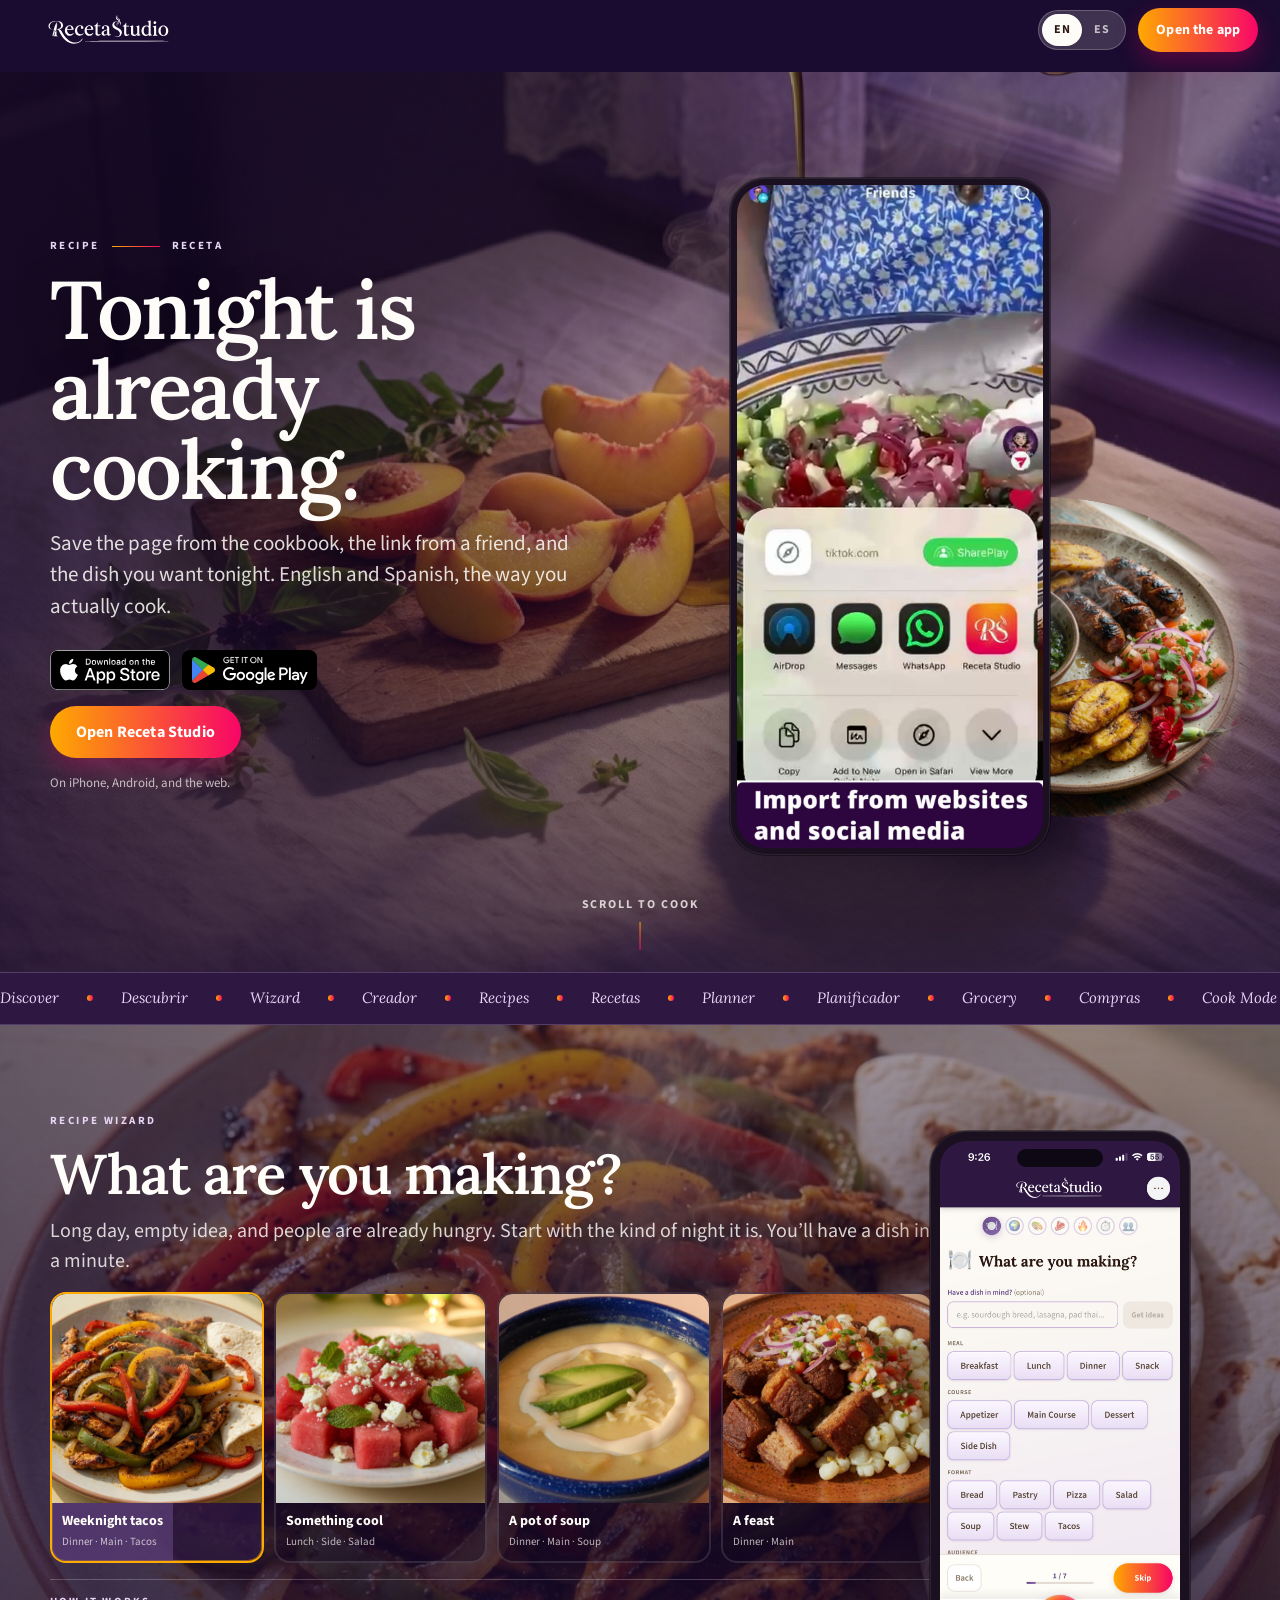
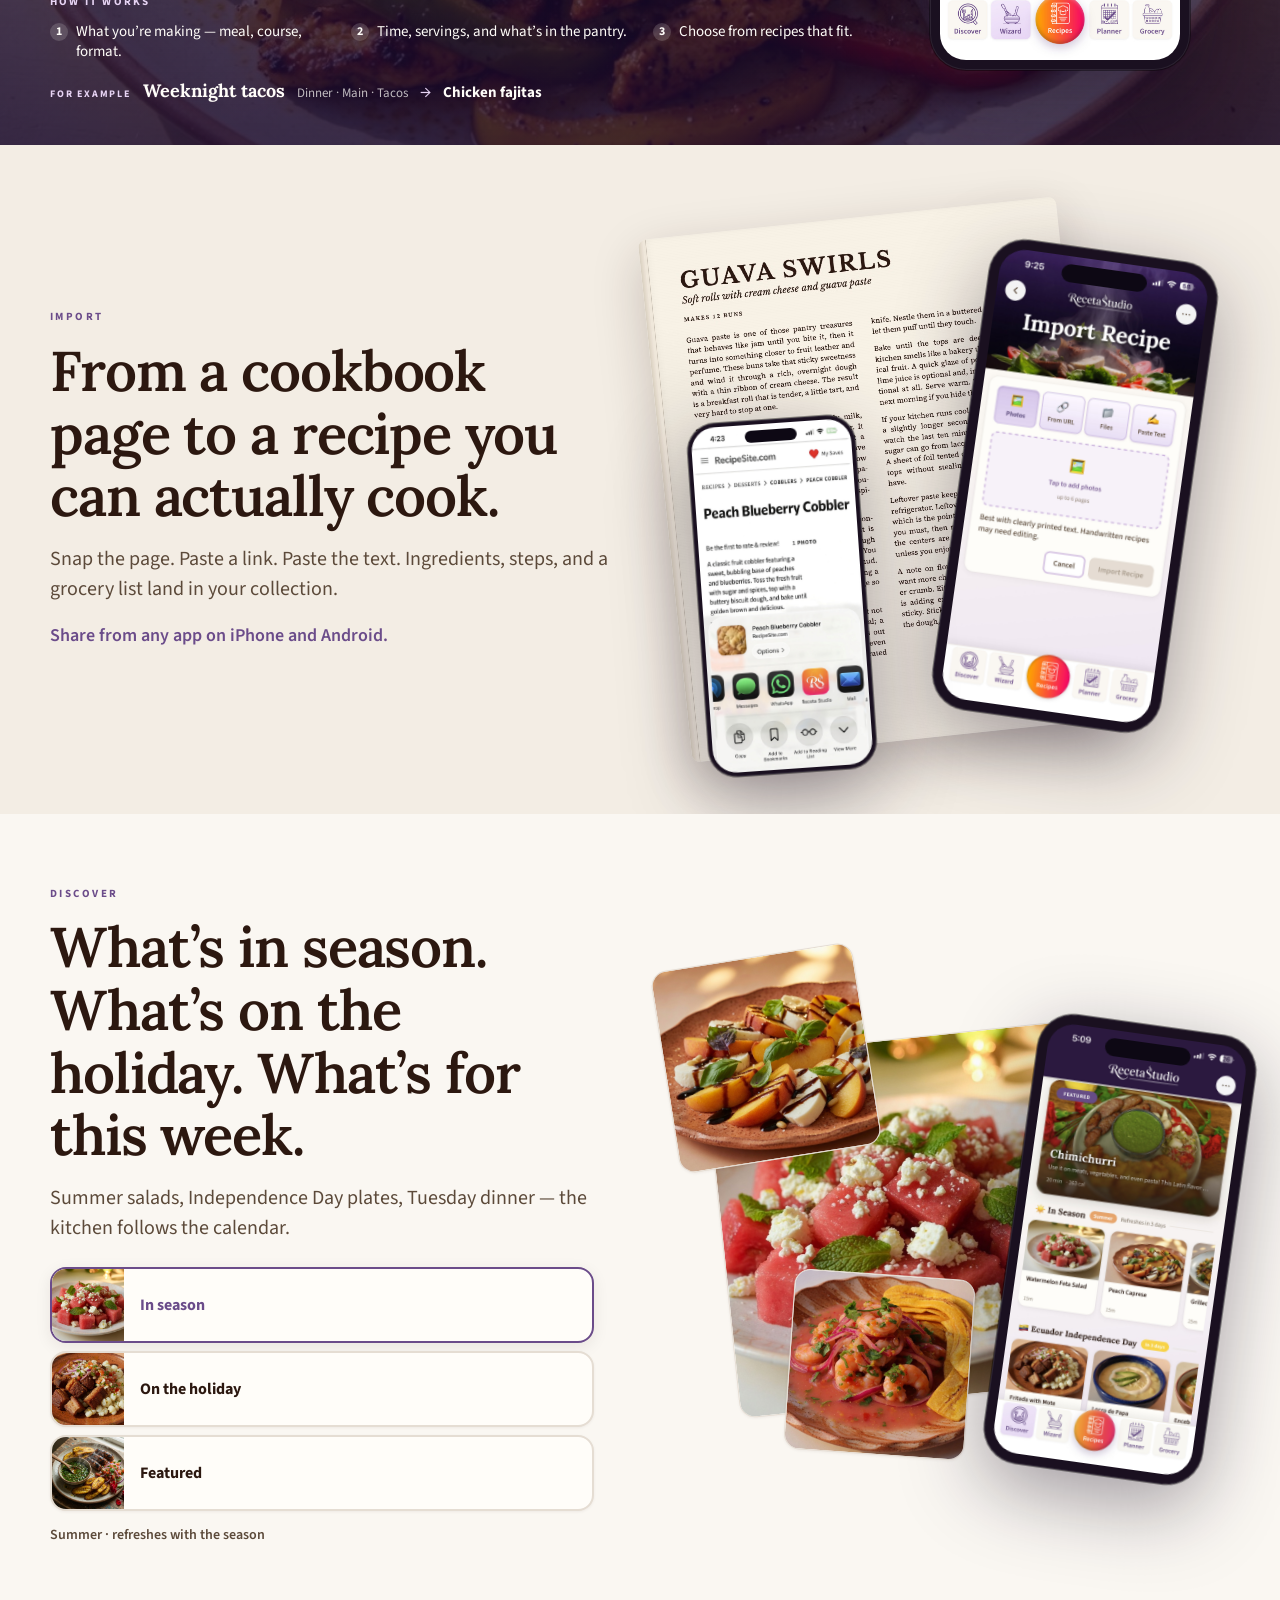
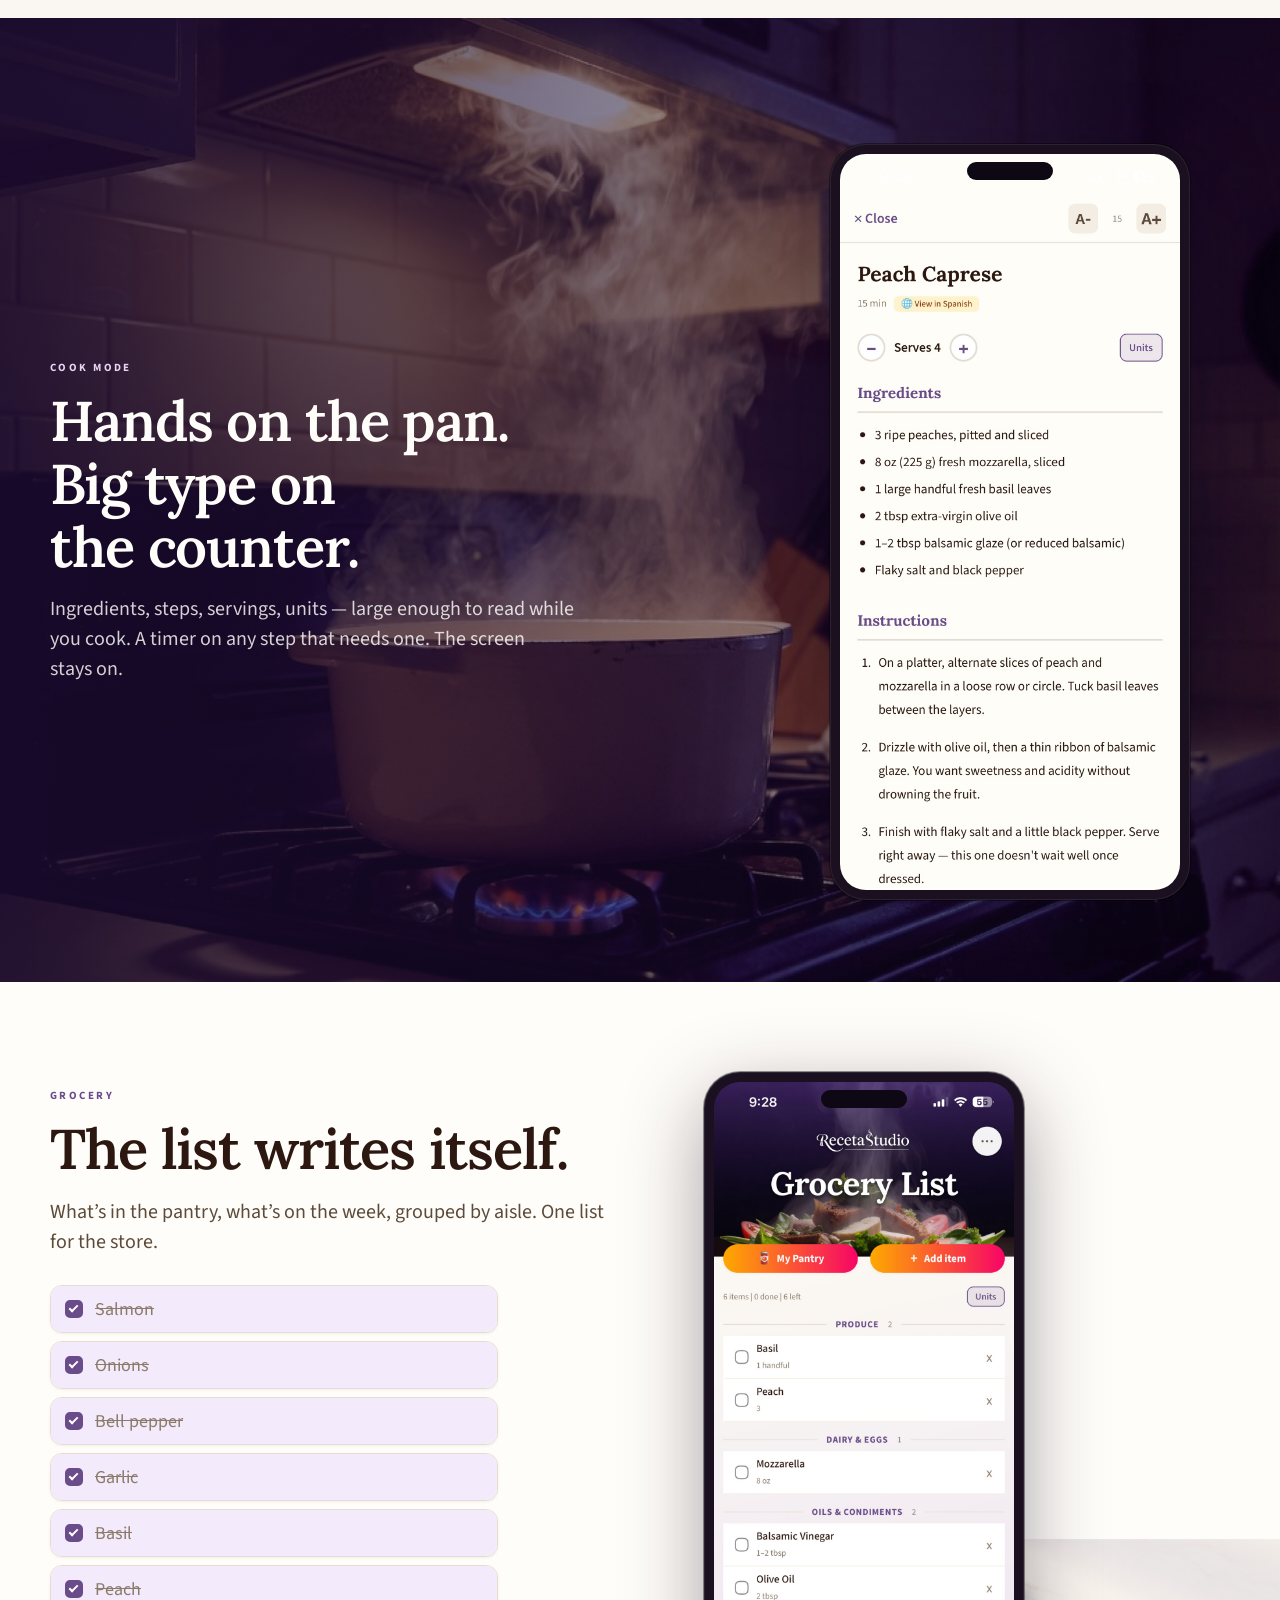
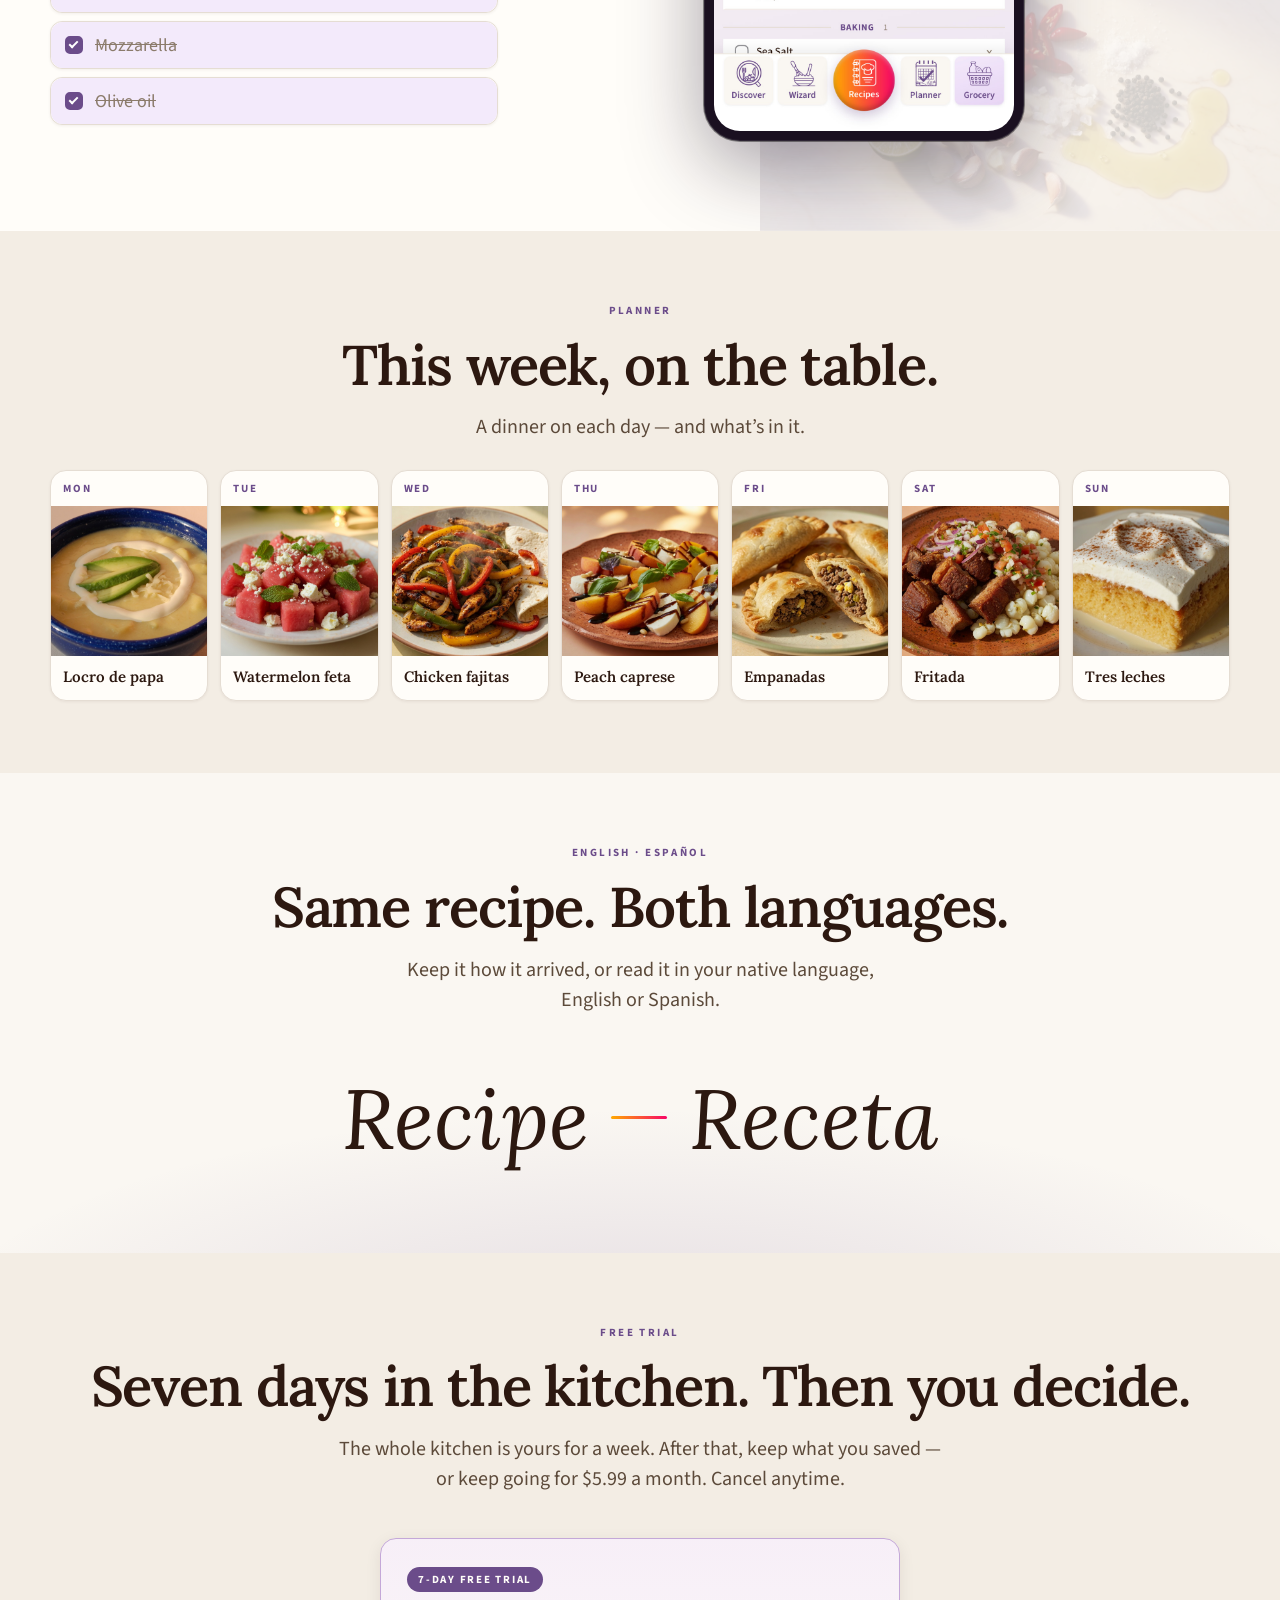
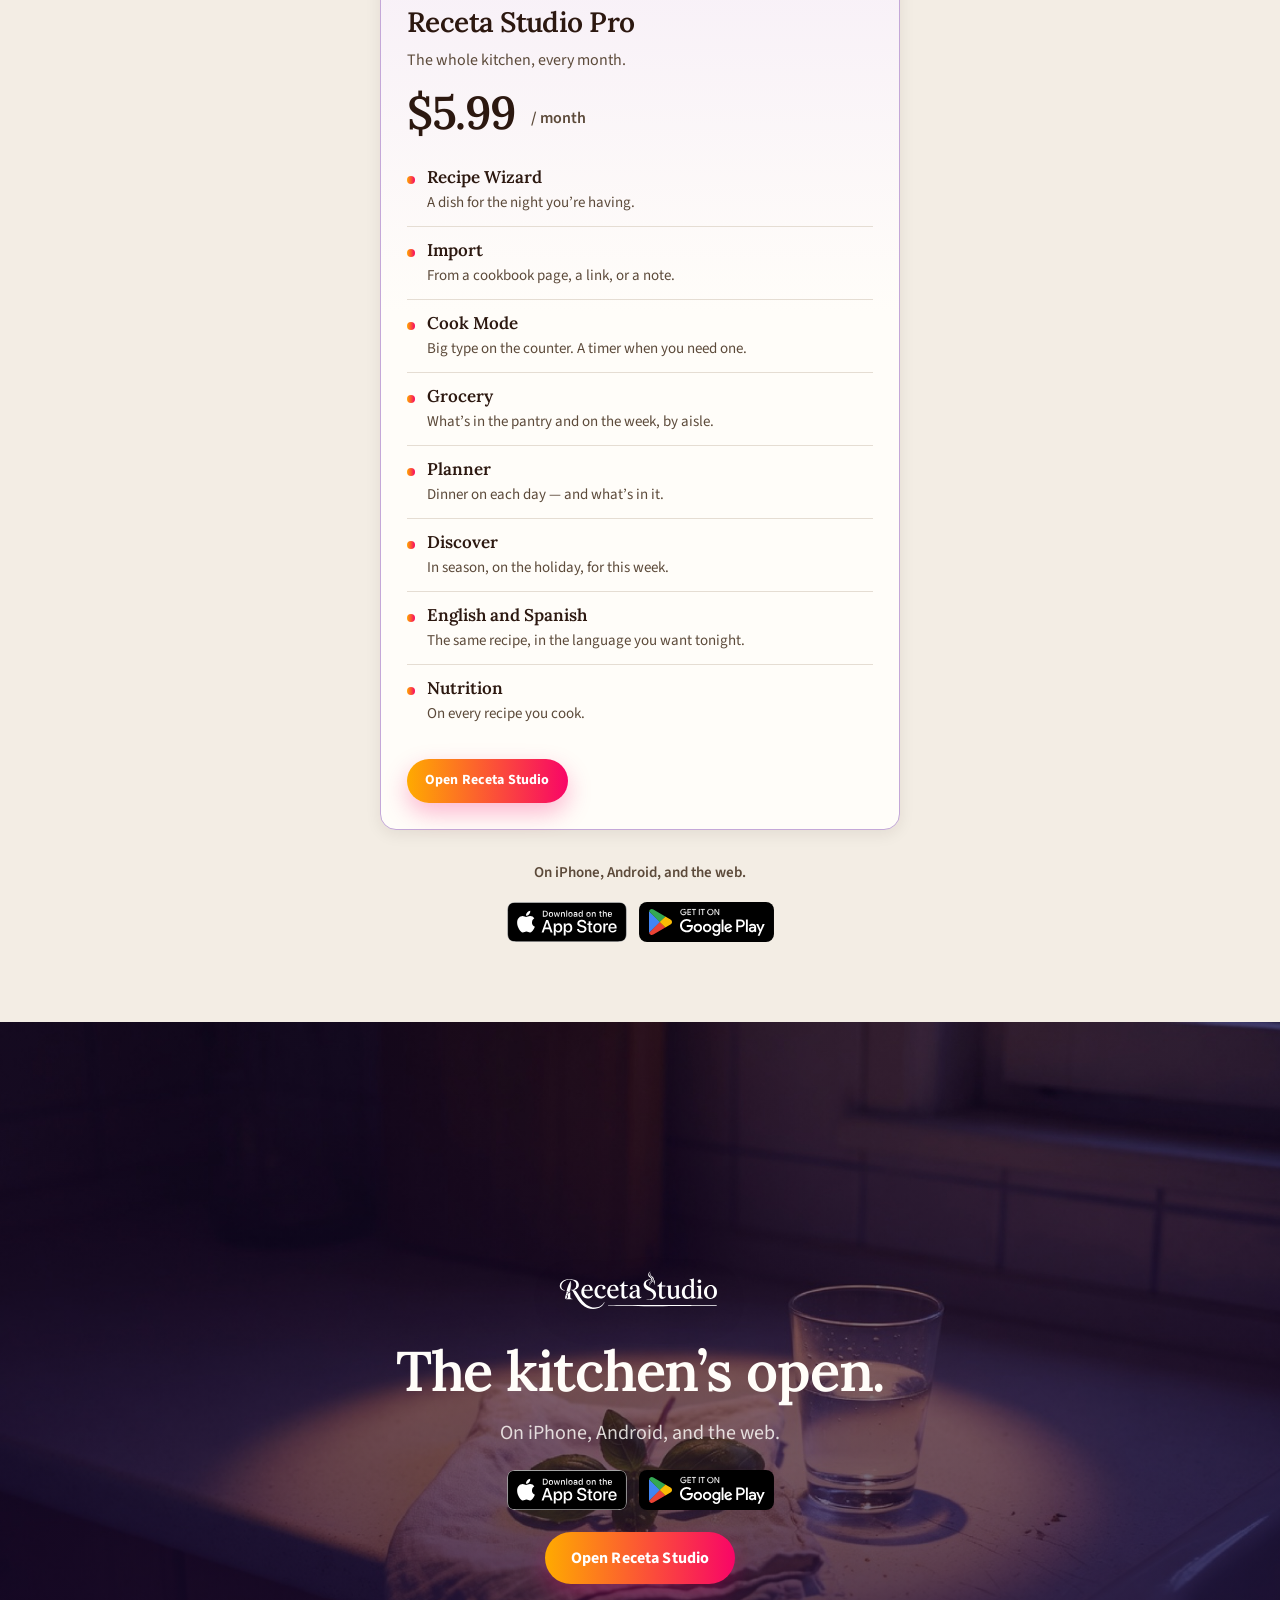
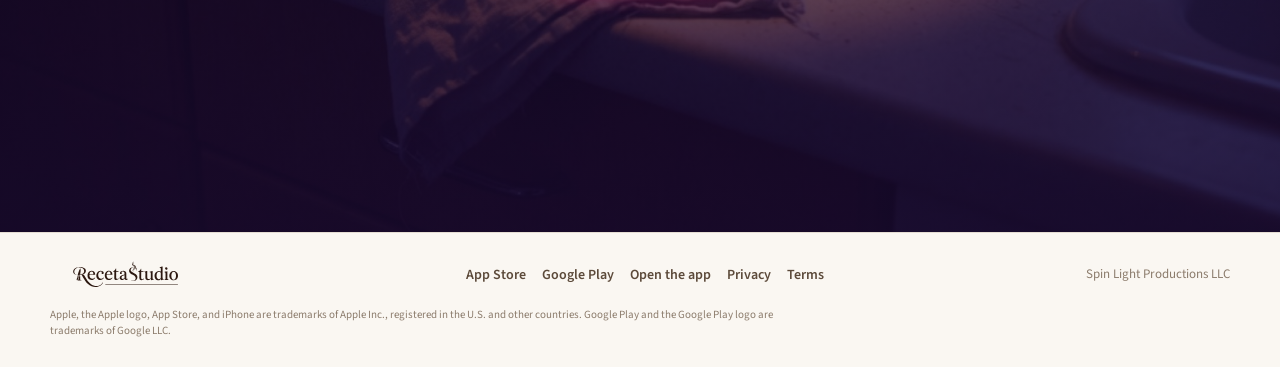
==== index.html @ 5a8493af "Restage Discover as a calendar still-life. Lenses pick In season, On the holiday, or Featured. The m" ====
<!DOCTYPE html>
<html lang="en-US">
<head>
  <meta charset="utf-8" />
  <meta name="viewport" content="width=device-width, initial-scale=1, viewport-fit=cover" />
  <title>Receta Studio — Recipe, meet Receta</title>
  <meta name="description" content="Save the page from the cookbook, the link from a friend, and the dish you want tonight. Receta Studio is a bilingual kitchen for English and Spanish home cooks — now on the App Store, Google Play, and the web." />
  <meta name="theme-color" content="#1a0b30" />
  <meta name="apple-mobile-web-app-status-bar-style" content="black" />
  <meta name="color-scheme" content="dark" />
  <link rel="canonical" href="https://recetastudio.com/" />
  <link rel="preload" as="image" href="./assets/atmosphere/hero-dusk.jpg" media="(min-width: 721px)" />
  <link rel="preload" as="image" href="./assets/atmosphere/hero-steam.jpg" media="(max-width: 720px)" />

  <meta property="og:type" content="website" />
  <meta property="og:site_name" content="Receta Studio" />
  <meta property="og:title" content="Receta Studio — Recipe, meet Receta" />
  <meta property="og:description" content="Two languages. One kitchen. Now on the App Store, Google Play, and the web." />
  <meta property="og:image" content="https://recetastudio.com/assets/atmosphere/chimichurri.jpg" />
  <meta property="og:url" content="https://recetastudio.com/" />
  <meta name="twitter:card" content="summary_large_image" />
  <meta name="twitter:title" content="Receta Studio" />
  <meta name="twitter:description" content="Two languages. One kitchen. Now on the App Store, Google Play, and the web." />
  <meta name="twitter:image" content="https://recetastudio.com/assets/atmosphere/chimichurri.jpg" />

  <link rel="icon" type="image/png" sizes="32x32" href="./assets/brand/favicon-32.png" />
  <link rel="icon" type="image/png" sizes="16x16" href="./assets/brand/favicon-16.png" />
  <link rel="apple-touch-icon" href="./assets/brand/apple-touch-icon.png" />

  <link rel="preconnect" href="https://fonts.googleapis.com" />
  <link rel="preconnect" href="https://fonts.gstatic.com" crossorigin />
  <link href="https://fonts.googleapis.com/css2?family=Lora:ital,wght@0,500;0,600;0,700;1,500;1,600&family=Source+Sans+3:ital,wght@0,400;0,500;0,600;0,700;1,400&display=swap" rel="stylesheet" />
  <link rel="stylesheet" href="./css/site.css?v=20260906d" />
</head>
<body class="is-loading">
  <div class="loader" id="loader" aria-hidden="true">
    <img src="./assets/brand/icon.png" alt="" width="88" height="88" />
    <p>Receta Studio</p>
  </div>

  <a class="skip" href="#main">Skip to content</a>

  <header class="nav" id="nav">
    <a class="nav-brand" href="#top" aria-label="Receta Studio">
      <img class="nav-logo nav-logo-light" src="./assets/brand/logo-white.svg" alt="Receta Studio" />
      <img class="nav-logo nav-logo-ink" src="./assets/brand/logo-ink.svg" alt="" />
    </a>
    <div class="nav-end">
      <button type="button" class="lang" aria-label="English. Switch to Spanish.">
        <span class="lang-btn is-on" data-lang="en" aria-hidden="true">EN</span>
        <span class="lang-btn" data-lang="es" aria-hidden="true">ES</span>
      </button>
      <a class="btn btn-cta nav-cta" href="https://app.recetastudio.com">
        <span class="nav-cta-slot">
          <span class="nav-cta-sizer" data-nav-sizer="en" aria-hidden="true">Open the app</span>
          <span class="nav-cta-sizer" data-nav-sizer="es" aria-hidden="true">Abrir la app</span>
          <span class="nav-cta-live" data-i18n="nav.open">Open the app</span>
        </span>
      </a>
    </div>
  </header>

  <main id="main">
    <section class="hero" id="top">
      <div class="hero-media" aria-hidden="true">
        <picture>
          <source media="(max-width: 720px)" srcset="./assets/atmosphere/hero-steam.jpg" />
          <img src="./assets/atmosphere/hero-dusk.jpg" alt="" fetchpriority="high" />
        </picture>
        <div class="hero-shade"></div>
        <canvas class="hero-steam" id="steam"></canvas>
      </div>

      <div class="hero-grid">
        <div class="hero-copy">
          <p class="kicker hero-kicker">
            <span>Recipe</span>
            <span class="kicker-rule" aria-hidden="true"></span>
            <span>Receta</span>
          </p>
          <h1 class="hero-title" data-i18n="hero.title">Tonight is already cooking.</h1>
          <p class="hero-lede" data-i18n="hero.lede">Save the page from the cookbook, the link from a friend, and the dish you want tonight. English and Spanish, the way you actually cook.</p>
          <div class="hero-actions">
            <div class="store-row" data-store-row>
              <a class="store-badge store-badge-apple" href="https://apps.apple.com/app/receta-studio/id6775508328" rel="noopener noreferrer" draggable="false">
                <img data-store="apple" src="./assets/brand/badge-app-store-en.svg" width="120" height="40" alt="Download on the App Store" draggable="false" />
              </a>
              <a class="store-badge store-badge-play" href="https://play.google.com/store/apps/details?id=com.spinlightproductions.recetastudio" rel="noopener noreferrer" draggable="false">
                <img data-store="play" src="./assets/brand/badge-google-play-en.svg" width="135" height="40" alt="Get it on Google Play" draggable="false" />
              </a>
            </div>
            <a class="btn btn-cta btn-lg" href="https://app.recetastudio.com" data-i18n="hero.cta">Open Receta Studio</a>
            <p class="hero-note" data-i18n="hero.note">On iPhone, Android, and the web.</p>
          </div>
        </div>

        <div class="hero-stage">
          <img class="hero-plate" src="./assets/atmosphere/chimichurri.jpg" alt="" />
          <figure class="device device-hero">
            <div class="device-bezel">
              <span class="device-island"></span>
              <img class="hero-loop-still" src="./assets/screens/hero-loop.jpg" alt="" />
              <video
                class="hero-loop"
                src="./assets/screens/hero-loop.mp4"
                poster="./assets/screens/hero-loop.jpg"
                autoplay
                muted
                loop
                playsinline
                webkit-playsinline
                preload="auto"
                aria-label="Receta Studio: import a recipe, cook it, and shop."
              ></video>
            </div>
          </figure>
        </div>
      </div>

      <a class="scroll-cue" href="#hook" data-i18n="hero.scroll">Scroll to cook</a>
    </section>

    <div class="tape" aria-hidden="true">
      <div class="tape-track">
        <span>Discover</span><i></i>
        <span>Descubrir</span><i></i>
        <span>Wizard</span><i></i>
        <span>Creador</span><i></i>
        <span>Recipes</span><i></i>
        <span>Recetas</span><i></i>
        <span>Planner</span><i></i>
        <span>Planificador</span><i></i>
        <span>Grocery</span><i></i>
        <span>Compras</span><i></i>
        <span>Cook Mode</span><i></i>
        <span>Modo cocina</span><i></i>
        <span>Import</span><i></i>
        <span>Importar</span><i></i>
        <span>Discover</span><i></i>
        <span>Descubrir</span><i></i>
        <span>Wizard</span><i></i>
        <span>Creador</span><i></i>
        <span>Recipes</span><i></i>
        <span>Recetas</span><i></i>
        <span>Planner</span><i></i>
        <span>Planificador</span><i></i>
        <span>Grocery</span><i></i>
        <span>Compras</span><i></i>
        <span>Cook Mode</span><i></i>
        <span>Modo cocina</span><i></i>
        <span>Import</span><i></i>
        <span>Importar</span><i></i>
      </div>
    </div>

    <section class="hook" id="hook">
      <div class="hook-bg" id="hookBg">
        <img src="./assets/food/fajitas.jpg" alt="" id="hookImg" />
        <div class="hook-bg-shade"></div>
      </div>
      <div class="wrap hook-inner hook-layout">
        <div class="hook-copy">
          <p class="kicker kicker-on-dark" data-i18n="hook.kicker">Recipe Wizard</p>
          <h2 class="display display-on-dark" data-i18n="hook.title">What are you making?</h2>
          <p class="lede lede-on-dark" data-i18n="hook.hint">Long day, empty idea, and people are already hungry. Start with the kind of night it is. You’ll have a dish in a&nbsp;minute.</p>
        </div>

        <figure class="device device-wizard">
          <div class="device-bezel">
            <span class="device-island"></span>
            <img src="./assets/screens/wizard.jpg" alt="Recipe Wizard: What are you making? Meal, course, and format chips." />
          </div>
        </figure>

        <div class="moods" role="list">
          <button class="mood is-on" type="button" role="listitem" data-dish="tacos" aria-pressed="true">
            <span class="mood-photo"><img src="./assets/food/fajitas.jpg" alt="" /></span>
            <span class="mood-copy">
              <strong data-i18n="dish.tacos.label">Weeknight tacos</strong>
              <em data-i18n="dish.tacos.meta">Dinner · Main · Tacos</em>
            </span>
          </button>
          <button class="mood" type="button" role="listitem" data-dish="cool" aria-pressed="false">
            <span class="mood-photo"><img src="./assets/food/watermelon.jpg" alt="" /></span>
            <span class="mood-copy">
              <strong data-i18n="dish.cool.label">Something cool</strong>
              <em data-i18n="dish.cool.meta">Lunch · Side · Salad</em>
            </span>
          </button>
          <button class="mood" type="button" role="listitem" data-dish="soup" aria-pressed="false">
            <span class="mood-photo"><img src="./assets/food/locro.jpg" alt="" /></span>
            <span class="mood-copy">
              <strong data-i18n="dish.soup.label">A pot of soup</strong>
              <em data-i18n="dish.soup.meta">Dinner · Main · Soup</em>
            </span>
          </button>
          <button class="mood" type="button" role="listitem" data-dish="feast" aria-pressed="false">
            <span class="mood-photo"><img src="./assets/food/fritada.jpg" alt="" /></span>
            <span class="mood-copy">
              <strong data-i18n="dish.feast.label">A feast</strong>
              <em data-i18n="dish.feast.meta">Dinner · Main</em>
            </span>
          </button>
        </div>

        <aside class="hook-bar" id="hookCard">
          <p class="hook-card-kicker" data-i18n="hook.cardKicker">How it works</p>
          <ol class="hook-steps">
            <li data-i18n="hook.step1">What you’re making — meal, course, format.</li>
            <li data-i18n="hook.step2">Time, servings, and what’s in the pantry.</li>
            <li data-i18n="hook.step3">Choose from recipes that fit.</li>
          </ol>
          <p class="hook-example">
            <span class="hook-example-kicker" data-i18n="hook.exampleKicker">For example</span>
            <strong id="hookExampleLabel">Weeknight tacos</strong>
            <span id="hookExampleMeta">Dinner · Main · Tacos</span>
            <span class="hook-example-arrow" aria-hidden="true">→</span>
            <span id="hookExampleResult">Chicken fajitas</span>
          </p>
        </aside>
      </div>
    </section>

    <section class="chapter import" id="import">
      <div class="wrap chapter-grid">
        <div class="chapter-copy">
          <p class="kicker" data-i18n="import.kicker">Import</p>
          <h2 class="display" data-i18n="import.title">From a cookbook page to a recipe you can actually&nbsp;cook.</h2>
          <p class="lede" data-i18n="import.body">Snap the page. Paste a link. Paste the text. Ingredients, steps, and a grocery&nbsp;list land in your&nbsp;collection.</p>
          <p class="aside-line" data-i18n="import.share">Share from any app on iPhone and Android.</p>
        </div>
        <div class="import-stage">
          <figure class="book">
            <img src="./assets/cookbook/page.jpg" alt="A cookbook page for Guava Swirls, original recipe copy." />
          </figure>
          <figure class="device device-import">
            <div class="device-bezel">
              <span class="device-island"></span>
              <img src="./assets/screens/import.jpg" alt="Import Recipe: Photos, From URL, Files, or Paste Text." />
            </div>
          </figure>
          <figure class="device device-share">
            <div class="device-bezel">
              <span class="device-island"></span>
              <img src="./assets/screens/share.jpg" alt="Share to Receta Studio from a recipe site on iPhone and Android." />
            </div>
          </figure>
        </div>
      </div>
    </section>

    <section class="chapter discover" id="discover">
      <div class="wrap discover-grid">
        <div class="chapter-copy">
          <p class="kicker" data-i18n="discover.kicker">Discover</p>
          <h2 class="display" data-i18n="discover.title">What’s in season. What’s on the holiday. What’s for this&nbsp;week.</h2>
          <p class="lede" data-i18n="discover.body">Summer salads, Independence Day plates, Tuesday&nbsp;dinner — the kitchen follows the&nbsp;calendar.</p>
          <div class="lenses" role="list">
            <button class="lens is-on" type="button" role="listitem" data-band="season" aria-pressed="true">
              <span class="lens-photo"><img src="./assets/food/watermelon.jpg" alt="" /></span>
              <strong data-i18n="discover.lens.season">In season</strong>
            </button>
            <button class="lens" type="button" role="listitem" data-band="holiday" aria-pressed="false">
              <span class="lens-photo"><img src="./assets/food/fritada.jpg" alt="" /></span>
              <strong data-i18n="discover.lens.holiday">On the holiday</strong>
            </button>
            <button class="lens" type="button" role="listitem" data-band="featured" aria-pressed="false">
              <span class="lens-photo"><img src="./assets/atmosphere/chimichurri.jpg" alt="" /></span>
              <strong data-i18n="discover.lens.featured">Featured</strong>
            </button>
          </div>
          <p class="discover-live" id="discoverLive" data-i18n="discover.live.season" aria-live="polite">Summer · refreshes with the season</p>
        </div>
        <div class="discover-stage" data-band="season">
          <div class="rail" tabindex="0" aria-label="Dishes from Discover">
            <figure class="rail-card plate-1" data-band="season">
              <img src="./assets/food/watermelon.jpg" alt="Watermelon feta salad" />
              <figcaption>Watermelon feta</figcaption>
            </figure>
            <figure class="rail-card plate-2" data-band="season">
              <img src="./assets/food/peach-caprese.jpg" alt="Peach caprese" />
              <figcaption>Peach caprese</figcaption>
            </figure>
            <figure class="rail-card plate-3" data-band="season">
              <img src="./assets/food/ceviche.jpg" alt="Shrimp ceviche" />
              <figcaption>Ceviche de camarón</figcaption>
            </figure>
            <figure class="rail-card plate-1" data-band="holiday">
              <img src="./assets/food/fritada.jpg" alt="Fritada with mote" />
              <figcaption>Fritada con mote</figcaption>
            </figure>
            <figure class="rail-card plate-2" data-band="holiday">
              <img src="./assets/food/locro.jpg" alt="Locro de papa" />
              <figcaption>Locro de papa</figcaption>
            </figure>
            <figure class="rail-card plate-3" data-band="holiday">
              <img src="./assets/food/empanadas.jpg" alt="Empanadas" />
              <figcaption>Empanadas</figcaption>
            </figure>
            <figure class="rail-card plate-1" data-band="featured">
              <img src="./assets/atmosphere/chimichurri.jpg" alt="Chimichurri plate" />
              <figcaption>Chimichurri</figcaption>
            </figure>
            <figure class="rail-card plate-2" data-band="featured">
              <img src="./assets/food/chiles-rellenos.jpg" alt="Chiles rellenos" />
              <figcaption>Chiles rellenos</figcaption>
            </figure>
            <figure class="rail-card plate-3" data-band="featured">
              <img src="./assets/food/tres-leches.jpg" alt="Tres leches cake" />
              <figcaption>Tres leches</figcaption>
            </figure>
          </div>
          <figure class="device device-discover">
            <div class="device-bezel">
              <span class="device-island"></span>
              <img src="./assets/screens/discover.jpg" alt="Discover: Chimichurri featured, In Season, and Ecuador Independence Day." />
            </div>
          </figure>
        </div>
      </div>
    </section>

    <section class="chapter cook" id="cook">
      <div class="cook-media" aria-hidden="true">
        <img src="./assets/atmosphere/steam-pot.jpg" alt="" />
        <div class="cook-shade"></div>
      </div>
      <div class="wrap cook-grid">
        <div class="chapter-copy">
          <p class="kicker kicker-on-dark" data-i18n="cook.kicker">Cook Mode</p>
          <h2 class="display display-on-dark" data-i18n="cook.title">Hands on the pan. Big type on the&nbsp;counter.</h2>
          <p class="lede lede-on-dark" data-i18n="cook.body">Ingredients, steps, servings, units — large enough to read while you cook. A timer on any step that needs one. The screen stays&nbsp;on.</p>
        </div>
        <figure class="device">
          <div class="device-bezel">
            <span class="device-island"></span>
            <img src="./assets/screens/cook.jpg" alt="Cook Mode for Peach Caprese: bigger type, servings, units, ingredients, and steps." />
          </div>
        </figure>
      </div>
    </section>

    <section class="chapter grocery" id="grocery">
      <div class="grocery-media" aria-hidden="true">
        <img src="./assets/atmosphere/ingredients.jpg" alt="" />
      </div>
      <div class="wrap chapter-grid grocery-grid">
        <div class="chapter-copy">
          <p class="kicker" data-i18n="grocery.kicker">Grocery</p>
          <h2 class="display" data-i18n="grocery.title">The list writes&nbsp;itself.</h2>
          <p class="lede" data-i18n="grocery.body">What’s in the pantry, what’s on the week, grouped by aisle. One list for the&nbsp;store.</p>
          <ul class="glist" id="glist">
            <li><i></i><span data-i18n="g.salmon">Salmon</span></li>
            <li><i></i><span data-i18n="g.onion">Onions</span></li>
            <li><i></i><span data-i18n="g.pepper">Bell pepper</span></li>
            <li><i></i><span data-i18n="g.garlic">Garlic</span></li>
            <li><i></i><span data-i18n="g.basil">Basil</span></li>
            <li><i></i><span data-i18n="g.peach">Peach</span></li>
            <li><i></i><span data-i18n="g.mozz">Mozzarella</span></li>
            <li><i></i><span data-i18n="g.oil">Olive oil</span></li>
          </ul>
        </div>
        <figure class="device">
          <div class="device-bezel">
            <span class="device-island"></span>
            <img src="./assets/screens/grocery.jpg" alt="Grocery list with pantry items and shopping list." />
          </div>
        </figure>
      </div>
    </section>

    <section class="chapter plan" id="plan">
      <div class="wrap">
        <div class="chapter-copy chapter-copy-center">
          <p class="kicker" data-i18n="plan.kicker">Planner</p>
          <h2 class="display" data-i18n="plan.title">This week, on the&nbsp;table.</h2>
          <p class="lede" data-i18n="plan.body">A dinner on each&nbsp;day — and what’s in&nbsp;it.</p>
        </div>
        <div class="week" role="list">
          <article class="day" role="listitem">
            <h3 data-i18n="day.mon">Mon</h3>
            <div class="day-photo">
              <img src="./assets/food/locro.jpg" alt="" draggable="false" />
            </div>
            <p>Locro de papa</p>
          </article>
          <article class="day" role="listitem">
            <h3 data-i18n="day.tue">Tue</h3>
            <div class="day-photo">
              <img src="./assets/food/watermelon.jpg" alt="" draggable="false" />
            </div>
            <p>Watermelon feta</p>
          </article>
          <article class="day" role="listitem">
            <h3 data-i18n="day.wed">Wed</h3>
            <div class="day-photo">
              <img src="./assets/food/fajitas.jpg" alt="" draggable="false" />
            </div>
            <p>Chicken fajitas</p>
          </article>
          <article class="day" role="listitem">
            <h3 data-i18n="day.thu">Thu</h3>
            <div class="day-photo">
              <img src="./assets/food/peach-caprese.jpg" alt="" draggable="false" />
            </div>
            <p>Peach caprese</p>
          </article>
          <article class="day" role="listitem">
            <h3 data-i18n="day.fri">Fri</h3>
            <div class="day-photo">
              <img src="./assets/food/empanadas.jpg" alt="" draggable="false" />
            </div>
            <p>Empanadas</p>
          </article>
          <article class="day" role="listitem">
            <h3 data-i18n="day.sat">Sat</h3>
            <div class="day-photo">
              <img src="./assets/food/fritada.jpg" alt="" draggable="false" />
            </div>
            <p>Fritada</p>
          </article>
          <article class="day" role="listitem">
            <h3 data-i18n="day.sun">Sun</h3>
            <div class="day-photo">
              <img src="./assets/food/tres-leches.jpg" alt="" draggable="false" />
            </div>
            <p>Tres leches</p>
          </article>
        </div>
      </div>
    </section>

    <section class="bilingual" id="languages">
      <div class="wrap bilingual-grid">
        <p class="kicker" data-i18n="lang.kicker">English · Español</p>
        <h2 class="display" data-i18n="lang.title">Same&nbsp;recipe. Both&nbsp;languages.</h2>
        <p class="lede" data-i18n="lang.body">Keep it how it arrived, or read it in your native&nbsp;language, English&nbsp;or&nbsp;Spanish.</p>
        <div class="lang-pair" aria-hidden="true">
          <span>Recipe</span>
          <span class="lang-pair-rule"></span>
          <span>Receta</span>
        </div>
      </div>
    </section>

    <section class="pricing" id="pricing">
      <div class="wrap pricing-inner">
        <p class="kicker" data-i18n="price.kicker">Free Trial</p>
        <h2 class="display" data-i18n="price.title">Seven days in the&nbsp;kitchen. Then you&nbsp;decide.</h2>
        <p class="lede" data-i18n="price.body">The whole kitchen is yours for a week. After that, keep what you saved — or keep going for $5.99 a month. Cancel anytime.</p>

        <div class="price-cols">
          <article class="price-card is-pro">
            <p class="price-badge" data-i18n="price.badge">7-Day Free Trial</p>
            <h3 data-i18n="price.pro.title">Receta Studio Pro</h3>
            <p class="price-card-lede" data-i18n="price.pro.body">The whole kitchen, every month.</p>
            <p class="price-amt">$5.99 <span data-i18n="price.per">/ month</span></p>
            <ul class="price-list price-list-pro">
              <li>
                <strong data-i18n="price.feat.wizard.name">Recipe Wizard</strong>
                <span data-i18n="price.feat.wizard.body">A dish for the night you’re having.</span>
              </li>
              <li>
                <strong data-i18n="price.feat.import.name">Import</strong>
                <span data-i18n="price.feat.import.body">From a cookbook page, a link, or a note.</span>
              </li>
              <li>
                <strong data-i18n="price.feat.cook.name">Cook Mode</strong>
                <span data-i18n="price.feat.cook.body">Big type on the counter. A timer when you need one.</span>
              </li>
              <li>
                <strong data-i18n="price.feat.grocery.name">Grocery</strong>
                <span data-i18n="price.feat.grocery.body">What’s in the pantry and on the week, by aisle.</span>
              </li>
              <li>
                <strong data-i18n="price.feat.plan.name">Planner</strong>
                <span data-i18n="price.feat.plan.body">Dinner on each day — and what’s in it.</span>
              </li>
              <li>
                <strong data-i18n="price.feat.discover.name">Discover</strong>
                <span data-i18n="price.feat.discover.body">In season, on the holiday, for this week.</span>
              </li>
              <li>
                <strong data-i18n="price.feat.lang.name">English and Spanish</strong>
                <span data-i18n="price.feat.lang.body">The same recipe, in the language you want tonight.</span>
              </li>
              <li>
                <strong data-i18n="price.feat.nutrition.name">Nutrition</strong>
                <span data-i18n="price.feat.nutrition.body">On every recipe you cook.</span>
              </li>
            </ul>
            <a class="btn btn-cta" href="https://app.recetastudio.com" data-i18n="price.cta">Open Receta Studio</a>
          </article>
        </div>

        <p class="pricing-note" data-i18n="price.note">On iPhone, Android, and the web.</p>
        <div class="store-row store-row-center" data-store-row>
          <a class="store-badge store-badge-apple" href="https://apps.apple.com/app/receta-studio/id6775508328" rel="noopener noreferrer" draggable="false">
            <img data-store="apple" src="./assets/brand/badge-app-store-en.svg" width="120" height="40" alt="Download on the App Store" draggable="false" />
          </a>
          <a class="store-badge store-badge-play" href="https://play.google.com/store/apps/details?id=com.spinlightproductions.recetastudio" rel="noopener noreferrer" draggable="false">
            <img data-store="play" src="./assets/brand/badge-google-play-en.svg" width="135" height="40" alt="Get it on Google Play" draggable="false" />
          </a>
        </div>
      </div>
    </section>

    <section class="close" id="open">
      <div class="close-media" aria-hidden="true">
        <img src="./assets/atmosphere/night-counter.jpg" alt="" />
        <div class="close-shade"></div>
      </div>
      <div class="wrap close-inner">
        <img class="close-logo" src="./assets/brand/logo-white.svg" alt="Receta Studio" />
        <h2 class="display display-on-dark" data-i18n="cta.title">The kitchen’s&nbsp;open.</h2>
        <p class="lede lede-on-dark" data-i18n="cta.body">On iPhone, Android, and the&nbsp;web.</p>
        <div class="store-row store-row-center" data-store-row>
          <a class="store-badge store-badge-apple" href="https://apps.apple.com/app/receta-studio/id6775508328" rel="noopener noreferrer" draggable="false">
            <img data-store="apple" src="./assets/brand/badge-app-store-en.svg" width="120" height="40" alt="Download on the App Store" draggable="false" />
          </a>
          <a class="store-badge store-badge-play" href="https://play.google.com/store/apps/details?id=com.spinlightproductions.recetastudio" rel="noopener noreferrer" draggable="false">
            <img data-store="play" src="./assets/brand/badge-google-play-en.svg" width="135" height="40" alt="Get it on Google Play" draggable="false" />
          </a>
        </div>
        <a class="btn btn-cta btn-lg" href="https://app.recetastudio.com" data-i18n="cta.button">Open Receta Studio</a>
      </div>
    </section>
  </main>

  <footer class="foot">
    <div class="wrap foot-grid">
      <a class="foot-brand" href="#top">
        <img src="./assets/brand/logo-ink.svg" alt="Receta Studio" />
      </a>
      <nav class="foot-links">
        <a href="https://apps.apple.com/app/receta-studio/id6775508328" rel="noopener noreferrer" data-i18n="foot.apple">App Store</a>
        <a href="https://play.google.com/store/apps/details?id=com.spinlightproductions.recetastudio" rel="noopener noreferrer" data-i18n="foot.play">Google Play</a>
        <a href="https://app.recetastudio.com" data-i18n="nav.open">Open the app</a>
        <a href="https://spinlightproductions.com/privacy.html" rel="noopener noreferrer" data-i18n="foot.privacy">Privacy</a>
        <a href="https://spinlightproductions.com/terms.html" rel="noopener noreferrer" data-i18n="foot.terms">Terms</a>
      </nav>
      <p class="foot-made">Spin Light Productions LLC</p>
      <p class="foot-legal" data-i18n="foot.legal">Apple, the Apple logo, App Store, and iPhone are trademarks of Apple Inc., registered in the U.S. and other countries. Google Play and the Google Play logo are trademarks of Google LLC.</p>
    </div>
  </footer>

  <script src="./js/site.js?v=20260906d"></script>
</body>
</html>
---- css/site.css ----
:root {
  --cream: #FAF7F2;
  --parch: #F3EDE4;
  --white: #FFFDF9;
  --ink: #2C1810;
  --ink2: #5C4A3A;
  --ink3: #8B7B6B;
  --accent: #6B4C8A;
  --accent-dk: #5A3D76;
  --accent-lt: #E8D5F5;
  --accent-bdr: #C4A8D8;
  --accent-deep: #2E1842;
  --banner-top: #321a56;
  --banner-bottom: #1a0b30;
  --bdr: #E5DDD3;
  --cta-a: #FFAA00;
  --cta-b: #F80567;
  --r: 12px;
  --rl: 16px;
  --shadow-sm: 0 1px 3px rgba(44, 24, 16, 0.06);
  --shadow-md: 0 4px 16px rgba(44, 24, 16, 0.08);
  --shadow-lg: 0 18px 50px rgba(44, 24, 16, 0.22);
  --font-body: "Source Sans 3", "Segoe UI", sans-serif;
  --font-display: "Lora", Georgia, serif;
  --nav-h: 72px;
  --wrap: min(1180px, calc(100% - 40px));
  --ease: cubic-bezier(0.22, 1, 0.36, 1);
}

*,
*::before,
*::after { box-sizing: border-box; }

html {
  scroll-behavior: smooth;
  background: var(--banner-bottom);
  background-color: #1a0b30;
  scroll-padding-top: calc(var(--nav-h) + env(safe-area-inset-top, 0px));
}

html, body { min-height: 100%; min-height: 100dvh; }

body {
  margin: 0;
  color: var(--ink);
  font-family: var(--font-body);
  font-size: 18px;
  line-height: 1.5;
  background: var(--banner-bottom);
  background-color: #1a0b30;
  isolation: isolate;
  text-rendering: optimizeLegibility;
  -webkit-font-smoothing: antialiased;
}

body.is-loading { overflow: hidden; }

img { max-width: 100%; display: block; }
button, a { font: inherit; }
button { cursor: pointer; background: none; border: 0; color: inherit; }

::selection {
  background: var(--accent);
  color: var(--white);
}

.skip {
  position: absolute;
  width: 1px;
  height: 1px;
  padding: 0;
  margin: -1px;
  overflow: hidden;
  clip: rect(0, 0, 0, 0);
  white-space: nowrap;
  border: 0;
  z-index: 80;
}
.skip:focus {
  width: auto;
  height: auto;
  margin: 0;
  clip: auto;
  left: 12px;
  top: 12px;
  padding: 8px 12px;
  border-radius: 8px;
  background: var(--white);
  color: var(--ink);
}

.wrap { width: var(--wrap); margin-inline: auto; }

/* Loader */
.loader {
  position: fixed;
  inset: 0;
  z-index: 100;
  display: grid;
  place-content: center;
  place-items: center;
  gap: 14px;
  background: var(--accent-deep);
  color: var(--white);
  transition: opacity 0.6s var(--ease), visibility 0.6s;
}
.loader img {
  width: 88px;
  height: 88px;
  border-radius: 22px;
  animation: pulse 1.4s var(--ease) infinite;
}
.loader p {
  margin: 0;
  font-family: var(--font-display);
  letter-spacing: 0.04em;
}
body:not(.is-loading) .loader {
  opacity: 0;
  visibility: hidden;
  pointer-events: none;
}
@keyframes pulse {
  0%, 100% { transform: scale(1); filter: brightness(1); }
  50% { transform: scale(1.04); filter: brightness(1.08); }
}

/* Type */
.kicker {
  margin: 0 0 14px;
  font-size: 11px;
  font-weight: 700;
  letter-spacing: 0.22em;
  text-transform: uppercase;
  color: var(--accent);
}
.kicker-on-dark { color: var(--accent-lt); }
.display {
  margin: 0 0 16px;
  font-family: var(--font-display);
  font-weight: 600;
  font-size: clamp(32px, 5vw, 56px);
  line-height: 1.12;
  letter-spacing: -0.02em;
}
.display-on-dark { color: var(--white); }
.lede {
  margin: 0;
  max-width: 38rem;
  color: var(--ink2);
  font-size: clamp(17px, 2vw, 20px);
}
.lede-on-dark { color: rgba(255, 253, 249, 0.82); }

/* Buttons */
.btn {
  display: inline-flex;
  align-items: center;
  justify-content: center;
  min-height: 44px;
  padding: 0 18px;
  border-radius: 999px;
  text-decoration: none;
  font-weight: 700;
  font-size: 14px;
  letter-spacing: 0.01em;
  transition: transform 0.2s var(--ease), filter 0.2s;
}
.btn:hover { transform: translateY(-1px); }
.btn:active { transform: translateY(0); }
.btn-cta {
  color: #fff;
  background: linear-gradient(90deg, var(--cta-a), var(--cta-b));
  box-shadow: 0 10px 24px rgba(248, 5, 103, 0.28);
}
.btn-cta:hover { filter: brightness(1.05); }
.btn-lg { min-height: 52px; padding: 0 26px; font-size: 16px; }

.store-row {
  display: flex;
  align-items: center;
  flex-wrap: wrap;
  gap: 8px 12px;
  user-select: none;
  -webkit-user-select: none;
}
.store-row-center { justify-content: center; }
.store-badge {
  display: inline-flex;
  align-items: center;
  flex: none;
  line-height: 0;
  border-radius: 8px;
  overflow: hidden;
  cursor: pointer;
  user-select: none;
  -webkit-user-select: none;
  -webkit-user-drag: none;
  -webkit-touch-callout: none;
}
.store-badge img {
  display: block;
  height: 40px;
  width: auto;
  pointer-events: none;
  user-select: none;
  -webkit-user-drag: none;
}
.store-badge-apple img { width: 120px; }
.store-badge-play img { width: 135px; }
.store-badge:focus-visible {
  outline: 2px solid var(--cta-a);
  outline-offset: 4px;
}

/* Nav */
.nav {
  position: sticky;
  top: 0;
  z-index: 50;
  display: flex;
  align-items: center;
  justify-content: space-between;
  gap: 12px;
  padding: env(safe-area-inset-top, 0px) 22px 12px;
  min-height: calc(var(--nav-h) + env(safe-area-inset-top, 0px));
  background: #1a0b30;
  box-shadow: 0 -160px 0 160px #1a0b30;
  transition: background 0.35s var(--ease), box-shadow 0.35s;
}
.nav-brand { display: flex; align-items: center; height: 38px; }
.nav-logo { height: 32px; width: auto; }
.nav-logo-ink { display: none; }
.nav-end { display: flex; align-items: center; gap: 12px; }
.lang {
  display: flex;
  padding: 3px;
  border-radius: 999px;
  background: rgba(255, 253, 249, 0.16);
  border: 1px solid rgba(255, 253, 249, 0.22);
  cursor: pointer;
}
.lang-btn {
  display: inline-flex;
  align-items: center;
  justify-content: center;
  min-width: 40px;
  min-height: 32px;
  border-radius: 999px;
  font-size: 12px;
  font-weight: 700;
  letter-spacing: 0.08em;
  color: rgba(255, 253, 249, 0.7);
  pointer-events: none;
}
.lang-btn.is-on {
  background: var(--white);
  color: var(--ink);
  box-shadow: var(--shadow-sm);
}
.nav-cta { display: none; }
@media (min-width: 720px) { .nav-cta { display: inline-flex; } }
.nav-cta-slot {
  display: inline-grid;
  justify-items: center;
  align-items: center;
}
.nav-cta-slot > * {
  grid-area: 1 / 1;
  white-space: nowrap;
}
.nav-cta-sizer {
  visibility: hidden;
  pointer-events: none;
  user-select: none;
}

/* Hero */
.hero {
  position: relative;
  min-height: 100svh;
  color: var(--white);
  overflow: hidden;
  display: grid;
  align-items: start;
  background: var(--banner-bottom);
}
.hero-media,
.hero-media picture {
  position: absolute;
  inset: -2px;
}
.hero-media img {
  position: absolute;
  inset: 0;
  width: 100%;
  height: 100%;
  object-fit: cover;
  transform: scale(1.08);
  animation: ken 28s linear alternate infinite;
}
@keyframes ken {
  from { transform: scale(1.08) translate3d(0, 0, 0); }
  to { transform: scale(1.16) translate3d(-2%, -1%, 0); }
}
.hero-shade {
  position: absolute;
  inset: 0;
  background:
    linear-gradient(180deg, rgba(26, 11, 48, 0.45) 0%, rgba(26, 11, 48, 0.2) 38%, rgba(26, 11, 48, 0.72) 100%),
    linear-gradient(90deg, rgba(26, 11, 48, 0.55), transparent 55%);
}
.hero-steam {
  position: absolute;
  inset: 0;
  width: 100%;
  height: 100%;
  pointer-events: none;
  mix-blend-mode: screen;
  opacity: 0.32;
}
.hero-grid {
  position: relative;
  z-index: 2;
  width: var(--wrap);
  margin: 0 auto;
  padding: 28px 0 88px;
  display: grid;
  gap: 36px;
}
.hero-kicker {
  display: flex;
  align-items: center;
  gap: 12px;
  color: var(--accent-lt);
}
.kicker-rule {
  width: 48px;
  height: 1px;
  background: linear-gradient(90deg, var(--cta-a), var(--cta-b));
}
.hero-title {
  margin: 0 0 18px;
  font-family: var(--font-display);
  font-weight: 600;
  font-size: clamp(40px, 7vw, 82px);
  line-height: 0.98;
  letter-spacing: -0.03em;
  max-width: 11ch;
  text-shadow: 0 12px 40px rgba(0, 0, 0, 0.35);
}
.hero-lede {
  margin: 0 0 28px;
  max-width: 34rem;
  font-size: clamp(17px, 2vw, 21px);
  color: rgba(255, 253, 249, 0.86);
}
.hero-actions {
  display: flex;
  flex-direction: column;
  align-items: flex-start;
  gap: 16px;
}
.hero-note {
  margin: 0;
  font-size: 13px;
  color: rgba(255, 253, 249, 0.7);
}
.hero-stage {
  position: relative;
  justify-self: center;
  width: min(100%, 420px);
}
.hero-plate {
  position: absolute;
  width: 78%;
  right: -8%;
  bottom: 8%;
  border-radius: 50%;
  box-shadow: var(--shadow-lg);
  transform: rotate(8deg);
  z-index: 0;
  mask-image: radial-gradient(circle at 50% 50%, #000 58%, transparent 72%);
}
.device-hero {
  --phone-r: 36px;
  --bezel: 7px;
  position: relative;
  z-index: 1;
  width: min(68%, 260px);
}
.device-hero .device-island { display: none; }
.device-hero .device-bezel {
  padding: var(--bezel);
  border-radius: var(--phone-r);
  overflow: hidden;
}
.device-hero .device-bezel video,
.device-hero .device-bezel .hero-loop-still {
  aspect-ratio: 540 / 1170;
  width: 100%;
  height: auto;
  object-fit: contain;
  object-position: top center;
  border-radius: calc(var(--phone-r) - var(--bezel));
}

.scroll-cue {
  position: absolute;
  left: 50%;
  bottom: 22px;
  transform: translateX(-50%);
  z-index: 3;
  color: rgba(255, 253, 249, 0.78);
  text-decoration: none;
  font-size: 12px;
  font-weight: 700;
  letter-spacing: 0.16em;
  text-transform: uppercase;
}
.scroll-cue::after {
  content: "";
  display: block;
  width: 1px;
  height: 28px;
  margin: 8px auto 0;
  background: linear-gradient(var(--cta-a), var(--cta-b));
  animation: drip 1.8s var(--ease) infinite;
}
@keyframes drip {
  0%, 100% { transform: scaleY(0.4); opacity: 0.4; }
  50% { transform: scaleY(1); opacity: 1; }
}

@media (min-width: 960px) {
  .hero { align-items: center; }
  .hero-grid {
    grid-template-columns: 1.05fr 0.95fr;
    align-items: center;
    padding-bottom: 40px;
  }
  .hero-stage { width: 100%; }
  .device-hero { width: 280px; margin-left: 8%; }
}

/* Device */
.device { width: min(100%, 320px); filter: drop-shadow(0 24px 40px rgba(16, 6, 28, 0.38)); }
.device-bezel {
  position: relative;
  border-radius: 36px;
  padding: 10px;
  background: #1a1020;
  box-shadow:
    inset 0 0 0 1px rgba(255, 255, 255, 0.08),
    0 0 0 1px rgba(0, 0, 0, 0.4);
}
.device-bezel img,
.device-bezel video {
  width: 100%;
  display: block;
  border-radius: 26px;
  aspect-ratio: 1170 / 2532;
  object-fit: cover;
  object-position: top;
  background: #1a1020;
  pointer-events: none;
}
.device-bezel .hero-loop-still { display: none; }

.device-island {
  position: absolute;
  top: 18px;
  left: 50%;
  z-index: 2;
  width: 86px;
  height: 18px;
  transform: translateX(-50%);
  border-radius: 20px;
  background: #0d0814;
}

/* Tape */
.tape {
  background: var(--accent-deep);
  color: var(--accent-lt);
  overflow: hidden;
  border-block: 1px solid rgba(196, 168, 216, 0.25);
}
.tape-track {
  display: flex;
  align-items: center;
  gap: 28px;
  padding: 14px 0;
  width: max-content;
  font-family: var(--font-display);
  font-style: italic;
  font-size: 15px;
  white-space: nowrap;
  animation: tick 42s linear infinite;
}
.tape-track i {
  width: 6px;
  height: 6px;
  border-radius: 50%;
  background: linear-gradient(90deg, var(--cta-a), var(--cta-b));
  display: inline-block;
}
@keyframes tick { to { transform: translateX(-50%); } }

/* Hook */
.hook {
  position: relative;
  isolation: isolate;
  overflow: hidden;
  color: var(--white);
  background: #1a0b30;
}
.hook-bg,
.hook-bg img {
  position: absolute;
  inset: 0;
  width: 100%;
  height: 100%;
}
.hook-bg img {
  object-fit: cover;
  transform: scale(1.06);
  transition: opacity 0.45s var(--ease), transform 0.8s var(--ease);
}
.hook-bg-shade {
  position: absolute;
  inset: 0;
  background:
    linear-gradient(180deg, rgba(26, 11, 48, 0.42), rgba(26, 11, 48, 0.58) 55%, rgba(26, 11, 48, 0.78)),
    linear-gradient(90deg, rgba(26, 11, 48, 0.35), transparent 70%);
}
.hook-inner {
  position: relative;
  z-index: 1;
  padding: calc(var(--nav-h) + env(safe-area-inset-top, 0px) + 16px) 0 40px;
}
.hook-layout {
  display: grid;
  gap: 20px;
}
.hook-copy { order: 1; }
.moods { order: 2; }
.hook-bar { order: 3; }
.device-wizard { order: 4; }
.hook-copy .display { margin-bottom: 10px; }
.hook-copy .lede { max-width: none; }
.moods {
  display: grid;
  grid-template-columns: 1fr 1fr;
  gap: 10px;
  align-items: stretch;
  margin: 0;
}
.mood {
  display: flex;
  flex-direction: column;
  overflow: hidden;
  border-radius: var(--rl);
  text-align: left;
  color: var(--white);
  background: rgba(20, 8, 32, 0.45);
  border: 2px solid rgba(255, 253, 249, 0.12);
  cursor: pointer;
  min-height: 44px;
  padding: 0;
  transition: border-color 0.2s, box-shadow 0.2s, background 0.2s;
}
.mood-photo {
  display: block;
  aspect-ratio: 1;
  overflow: hidden;
  background: #1a1020;
}
.mood-photo img {
  width: 100%;
  height: 100%;
  object-fit: cover;
}
.mood[data-dish="tacos"] img { object-position: 50% 42%; }
.mood[data-dish="cool"] img { object-position: 50% 58%; }
.mood[data-dish="soup"] img { object-position: 50% 46%; }
.mood[data-dish="feast"] img { object-position: 48% 40%; }
.mood-copy {
  display: grid;
  gap: 2px;
  padding: 8px 10px 10px;
}
.mood strong { font-size: 14px; }
.mood em {
  font-style: normal;
  font-size: 11px;
  color: rgba(255, 253, 249, 0.7);
}
.mood:hover { border-color: rgba(255, 170, 0, 0.55); }
.mood.is-on {
  border-color: #FFAA00;
  box-shadow: inset 0 0 0 1px rgba(255, 170, 0, 0.45);
  background: rgba(46, 24, 66, 0.72);
}
.mood.is-on .mood-copy { background: rgba(107, 76, 138, 0.55); }
.hook-bar {
  width: 100%;
  padding: 14px 0 0;
  border-top: 1px solid rgba(255, 253, 249, 0.22);
  color: var(--white);
}
.hook-card-kicker {
  margin: 0 0 12px;
  font-size: 11px;
  font-weight: 700;
  letter-spacing: 0.2em;
  text-transform: uppercase;
  color: var(--accent-lt);
}
.hook-steps {
  margin: 0;
  padding: 0;
  list-style: none;
  display: grid;
  gap: 12px;
  font-size: 15px;
  line-height: 1.35;
  counter-reset: hook;
}
.hook-steps li {
  display: grid;
  grid-template-columns: 1.6em 1fr;
  gap: 8px;
  align-items: start;
}
.hook-steps li::before {
  counter-increment: hook;
  content: counter(hook);
  width: 1.5em;
  height: 1.5em;
  border-radius: 50%;
  background: rgba(255, 253, 249, 0.16);
  color: var(--white);
  font-size: 12px;
  font-weight: 700;
  display: grid;
  place-items: center;
  margin-top: 1px;
}
.hook-example {
  margin: 14px 0 0;
  padding: 0;
  display: flex;
  flex-wrap: wrap;
  align-items: baseline;
  gap: 6px 12px;
  color: rgba(255, 253, 249, 0.88);
}
.hook-example-kicker {
  font-size: 10px;
  font-weight: 700;
  letter-spacing: 0.18em;
  text-transform: uppercase;
  color: var(--accent-lt);
}
.hook-example strong {
  font-family: var(--font-display);
  font-size: 18px;
  color: var(--white);
}
.hook-example #hookExampleMeta {
  font-size: 13px;
  color: rgba(255, 253, 249, 0.72);
}
.hook-example-arrow { color: var(--accent-lt); }
.hook-example #hookExampleResult {
  font-size: 15px;
  font-weight: 700;
  color: var(--white);
}
.moods { position: relative; z-index: 1; }
.device-wizard {
  width: min(100%, 260px);
  justify-self: center;
  position: relative;
  z-index: 2;
}

@media (min-width: 900px) {
  .hook-layout {
    grid-template-columns: minmax(0, 1fr) 260px;
    grid-template-areas:
      "copy phone"
      "moods phone"
      "bar phone";
    align-items: start;
    column-gap: 36px;
    row-gap: 16px;
  }
  .hook-copy { grid-area: copy; }
  .moods { grid-area: moods; grid-template-columns: repeat(4, 1fr); }
  .hook-bar { grid-area: bar; }
  .device-wizard { grid-area: phone; width: 260px; justify-self: end; }
  .hook-steps {
    grid-template-columns: repeat(3, minmax(0, 1fr));
    gap: 20px;
  }
  .hook-steps li {
    grid-template-columns: auto 1fr;
  }
}

/* Chapters */
.chapter { position: relative; padding: 72px 0; overflow: hidden; }
.chapter-grid {
  display: grid;
  gap: 48px;
  align-items: center;
}
.chapter-copy-center {
  text-align: center;
  margin-inline: auto;
}
.chapter-copy-center .lede { margin-inline: auto; }
.aside-line {
  margin: 18px 0 0;
  color: var(--accent);
  font-weight: 600;
}

@media (min-width: 960px) {
  .chapter-grid { grid-template-columns: 1fr 1fr; }
}

/* Import */
.import { background: var(--parch); }
.import-stage {
  position: relative;
  min-height: 520px;
}
.book {
  margin: 0;
  width: min(100%, 420px);
  border-radius: 8px;
  overflow: hidden;
  transform: rotate(-6deg);
  box-shadow: var(--shadow-lg);
}
.book img { aspect-ratio: 4 / 5; object-fit: cover; }
.device-import {
  position: absolute;
  right: 0;
  bottom: 0;
  width: 230px;
  transform: rotate(8deg);
}
.device-share {
  position: absolute;
  left: 6%;
  bottom: -6%;
  margin: 0;
  width: 168px;
  transform: rotate(-4deg);
  z-index: 2;
}
.device-share .device-bezel {
  padding: 4px;
  border-radius: 28px;
}
.device-share .device-bezel img {
  border-radius: 24px;
}
.device-share .device-island {
  top: 10px;
  width: 52px;
  height: 12px;
}

/* Discover */
.discover {
  background: var(--cream);
  overflow: visible;
}
.discover-grid {
  display: grid;
  gap: 28px;
  grid-template-columns: minmax(0, 1fr);
}
.lenses {
  display: grid;
  grid-template-columns: 1fr 1fr 1fr;
  gap: 10px;
  margin: 24px 0 0;
}
.lens {
  display: flex;
  flex-direction: column;
  overflow: hidden;
  border-radius: var(--rl);
  text-align: left;
  background: var(--white);
  border: 2px solid var(--bdr);
  min-height: 44px;
  padding: 0;
  box-shadow: var(--shadow-sm);
  transition: border-color 0.2s var(--ease), box-shadow 0.2s var(--ease);
}
.lens-photo {
  display: block;
  aspect-ratio: 16 / 10;
  overflow: hidden;
  background: var(--parch);
}
.lens-photo img {
  width: 100%;
  height: 100%;
  object-fit: cover;
  pointer-events: none;
}
.lens[data-band="season"] img { object-position: 50% 58%; }
.lens[data-band="holiday"] img { object-position: 48% 40%; }
.lens[data-band="featured"] img { object-position: 50% 46%; }
.lens strong {
  display: block;
  padding: 8px 10px 10px;
  font-size: 13px;
  font-weight: 700;
  color: var(--ink);
}
.lens:hover { border-color: var(--accent-bdr); }
.lens.is-on {
  border-color: var(--accent);
  box-shadow: var(--shadow-md);
}
.lens.is-on strong { color: var(--accent); }
.lens:focus-visible {
  outline: 2px solid var(--accent);
  outline-offset: 3px;
}
.discover-live {
  margin: 14px 0 0;
  font-size: 14px;
  font-weight: 600;
  color: var(--ink2);
}
.discover-stage { position: relative; min-width: 0; }
.rail {
  display: flex;
  gap: 16px;
  overflow-x: auto;
  min-width: 0;
  padding: 4px 2px 8px;
  scroll-snap-type: x mandatory;
  -webkit-overflow-scrolling: touch;
}
.rail::-webkit-scrollbar { height: 8px; }
.rail::-webkit-scrollbar-thumb { background: var(--accent-bdr); border-radius: 99px; }
.rail-card {
  margin: 0;
  flex: 0 0 240px;
  scroll-snap-align: start;
  border-radius: var(--rl);
  overflow: hidden;
  background: var(--white);
  border: 1px solid var(--bdr);
  box-shadow: var(--shadow-sm);
  transition: box-shadow 0.25s var(--ease);
}
.rail-card:hover { box-shadow: var(--shadow-md); }
.discover-stage[data-band="season"] .rail-card:not([data-band="season"]),
.discover-stage[data-band="holiday"] .rail-card:not([data-band="holiday"]),
.discover-stage[data-band="featured"] .rail-card:not([data-band="featured"]) {
  display: none;
}
.rail-card img {
  height: 180px;
  width: 100%;
  object-fit: cover;
  pointer-events: none;
}
.rail-card figcaption {
  padding: 12px 14px 14px;
  font-family: var(--font-display);
  font-weight: 600;
  font-size: 15px;
}
.device-discover {
  width: min(72%, 220px);
  margin: 8px auto 0;
}
@media (min-width: 960px) {
  .discover-grid {
    grid-template-columns: minmax(0, 1fr) minmax(0, 1fr);
    gap: 48px;
    align-items: center;
  }
  .discover .chapter-copy { max-width: 34rem; }
  .lenses {
    grid-template-columns: 1fr;
    gap: 8px;
  }
  .lens {
    flex-direction: row;
    align-items: center;
  }
  .lens-photo {
    width: 72px;
    flex: none;
    aspect-ratio: 1;
  }
  .lens strong {
    padding: 12px 16px;
    font-size: 16px;
  }
  .discover-stage { min-height: 520px; }
  .rail {
    position: absolute;
    inset: 0;
    overflow: visible;
    padding: 0;
    display: block;
  }
  .rail-card {
    position: absolute;
    flex: none;
  }
  .rail-card img {
    height: auto;
    aspect-ratio: 1;
  }
  .rail-card figcaption { display: none; }
  .rail-card.plate-1 {
    width: 64%;
    left: 10%;
    top: 16%;
    transform: rotate(-6deg);
    z-index: 1;
  }
  .rail-card.plate-2 {
    width: 36%;
    left: 0;
    top: 0;
    transform: rotate(-9deg);
    z-index: 2;
  }
  .rail-card.plate-3 {
    width: 32%;
    left: 22%;
    bottom: 4%;
    transform: rotate(4deg);
    z-index: 2;
  }
  .device-discover {
    position: absolute;
    right: 0;
    bottom: 0;
    width: 200px;
    margin: 0;
    transform: rotate(8deg);
    z-index: 4;
  }
}
@media (min-width: 1200px) {
  .device-discover { width: 220px; }
}

/* Cook */
.cook {
  color: var(--white);
  display: grid;
  align-items: center;
  padding-top: calc(var(--nav-h) + 36px);
  padding-bottom: 64px;
  scroll-margin-top: var(--nav-h);
}
.cook-media,
.cook-media img {
  position: absolute;
  inset: 0;
  width: 100%;
  height: 100%;
  object-fit: cover;
}
.cook-shade {
  position: absolute;
  inset: 0;
  background: linear-gradient(90deg, rgba(26, 11, 48, 0.84), rgba(26, 11, 48, 0.52) 48%, rgba(26, 11, 48, 0.22));
}
.cook-grid {
  position: relative;
  z-index: 1;
  display: grid;
  gap: 32px;
  align-items: center;
  justify-items: center;
}
.cook .chapter-copy {
  min-width: 0;
  justify-self: start;
  width: 100%;
  max-width: 34rem;
}
.cook .lede { max-width: none; }
.cook .device { width: min(100%, 340px); }
@media (min-width: 960px) {
  .cook-grid {
    grid-template-columns: minmax(0, 1fr) 360px;
    column-gap: 56px;
    justify-items: stretch;
  }
  .cook .device {
    width: 360px;
    justify-self: end;
  }
}

/* Grocery */
.grocery { background: var(--white); }
.grocery-media {
  position: absolute;
  inset: auto 0 0 auto;
  width: min(46%, 520px);
  opacity: 0.18;
  pointer-events: none;
  transform: translateZ(0);
}
.grocery-media img { width: 100%; height: 100%; object-fit: cover; }
.glist {
  list-style: none;
  margin: 28px 0 0;
  padding: 0;
  display: grid;
  gap: 8px;
  max-width: 28rem;
  transform: translateZ(0);
}
.glist li {
  display: flex;
  align-items: center;
  gap: 12px;
  min-height: 48px;
  padding: 0 14px;
  border-radius: var(--r);
  position: relative;
  isolation: isolate;
  background-color: var(--white);
  border: 1px solid var(--bdr);
  box-shadow: var(--shadow-sm);
  transform: translate3d(0, 12px, 0);
  opacity: 0;
  transition: transform 0.5s var(--ease), opacity 0.5s var(--ease);
}
.glist li::before {
  content: "";
  position: absolute;
  inset: 0;
  border-radius: inherit;
  background-color: #F3EAFB;
  opacity: 0;
  pointer-events: none;
  z-index: 0;
  transition: opacity 0.28s var(--ease);
}
.glist li > * {
  position: relative;
  z-index: 1;
}
.glist.is-on li { transform: translate3d(0, 0, 0); opacity: 1; }
.glist.is-on li:nth-child(1) { transition-delay: 0.05s; }
.glist.is-on li:nth-child(2) { transition-delay: 0.1s; }
.glist.is-on li:nth-child(3) { transition-delay: 0.16s; }
.glist.is-on li:nth-child(4) { transition-delay: 0.22s; }
.glist.is-on li:nth-child(5) { transition-delay: 0.28s; }
.glist.is-on li:nth-child(6) { transition-delay: 0.34s; }
.glist.is-on li:nth-child(7) { transition-delay: 0.4s; }
.glist.is-on li:nth-child(8) { transition-delay: 0.46s; }
.glist i {
  width: 18px;
  height: 18px;
  border-radius: 5px;
  border: 2px solid var(--accent-bdr);
  flex: none;
  position: relative;
  background-color: transparent;
  transition: background-color 0.2s var(--ease), border-color 0.2s var(--ease);
}
.glist li.is-checked::before { opacity: 1; }
.glist li.is-checked i {
  background-color: var(--accent);
  border-color: var(--accent);
}
.glist li.is-checked i::after {
  content: "";
  position: absolute;
  left: 4px;
  top: 1px;
  width: 5px;
  height: 9px;
  border: solid #fff;
  border-width: 0 2px 2px 0;
  transform: rotate(45deg);
}
.glist li.is-checked span { text-decoration: line-through; color: var(--ink3); }

/* Plan */
.plan { background: var(--parch); }
.week {
  display: grid;
  grid-template-columns: repeat(2, 1fr);
  gap: 12px;
  margin: 28px 0 0;
  align-items: start;
}
.day {
  margin: 0;
  min-width: 0;
  background: var(--white);
  border-radius: var(--rl);
  overflow: hidden;
  box-shadow: var(--shadow-sm);
  border: 1px solid var(--bdr);
  transition: box-shadow 0.25s var(--ease);
}
.day:hover { box-shadow: var(--shadow-md); }
.day h3 {
  margin: 0;
  padding: 10px 12px 0;
  font-size: 11px;
  letter-spacing: 0.16em;
  text-transform: uppercase;
  color: var(--accent);
}
.day-photo {
  margin-top: 8px;
  height: 110px;
  min-height: 110px;
  overflow: hidden;
  background: var(--parch);
}
.day-photo img {
  width: 100%;
  height: 100%;
  object-fit: cover;
  object-position: center;
  display: block;
  pointer-events: none;
  -webkit-user-drag: none;
  user-select: none;
}
.day p {
  margin: 0;
  padding: 10px 12px 12px;
  font-family: var(--font-display);
  font-weight: 600;
  font-size: 15px;
}
.device-center { margin: 0 auto; }
@media (min-width: 800px) {
  .week { grid-template-columns: repeat(7, 1fr); }
  .day-photo { height: 150px; min-height: 150px; }
}

/* Bilingual */
.bilingual {
  background:
    radial-gradient(1200px 400px at 50% 120%, rgba(107, 76, 138, 0.16), transparent 60%),
    var(--cream);
  padding: 72px 0;
  text-align: center;
}
.bilingual .display,
.bilingual .lede {
  text-wrap: pretty;
}
.bilingual .lede { margin-inline: auto; }
.lang-pair {
  margin-top: 40px;
  display: flex;
  justify-content: center;
  align-items: baseline;
  gap: 22px;
  font-family: var(--font-display);
  font-size: clamp(36px, 8vw, 84px);
  font-style: italic;
  color: var(--ink);
}
.lang-pair-rule {
  width: 56px;
  height: 3px;
  border-radius: 99px;
  background: linear-gradient(90deg, var(--cta-a), var(--cta-b));
  align-self: center;
}

/* Pricing */
.pricing {
  background: var(--parch);
  padding: 72px 0 80px;
  text-align: center;
}
.pricing-inner .display,
.pricing-inner .lede {
  text-wrap: pretty;
}
.pricing-inner .lede {
  margin-inline: auto;
}
.price-cols {
  display: grid;
  gap: 20px;
  margin: 44px auto 0;
  max-width: 520px;
  text-align: left;
}
.price-card {
  display: flex;
  flex-direction: column;
  background: var(--white);
  border: 1px solid var(--bdr);
  border-radius: var(--rl);
  padding: 28px 26px 26px;
  box-shadow: var(--shadow-sm);
}
.price-card.is-pro {
  border-color: var(--accent-bdr);
  box-shadow: var(--shadow-md);
  background:
    linear-gradient(180deg, rgba(232, 213, 245, 0.35), transparent 42%),
    var(--white);
}
.price-badge {
  display: inline-flex;
  align-self: flex-start;
  margin: 0 0 14px;
  padding: 6px 11px;
  border-radius: 999px;
  background: var(--accent);
  color: var(--white);
  font-size: 11px;
  font-weight: 700;
  letter-spacing: 0.16em;
  text-transform: uppercase;
  line-height: 1.2;
  white-space: nowrap;
}
.price-card h3 {
  margin: 0 0 8px;
  font-family: var(--font-display);
  font-size: clamp(22px, 3vw, 28px);
  font-weight: 600;
  letter-spacing: -0.02em;
  line-height: 1.2;
  color: var(--ink);
  text-wrap: pretty;
}
.price-card-lede {
  margin: 0 0 18px;
  color: var(--ink2);
  font-size: 16px;
}
.price-amt {
  margin: 0 0 18px;
  font-family: var(--font-display);
  font-size: clamp(36px, 5vw, 46px);
  font-weight: 600;
  letter-spacing: -0.03em;
  line-height: 1;
  color: var(--ink);
}
.price-amt span {
  display: inline-block;
  margin-left: 4px;
  font-family: var(--font-body);
  font-size: 16px;
  font-weight: 600;
  letter-spacing: 0;
  color: var(--ink2);
  vertical-align: 6px;
}
.price-list {
  margin: 0;
  padding: 0;
  list-style: none;
  flex: 1;
}
.price-list li {
  position: relative;
  padding: 11px 0 11px 20px;
  border-bottom: 1px solid var(--bdr);
  color: var(--ink);
  font-size: 16px;
}
.price-list li:last-child { border-bottom: 0; }
.price-list li::before {
  content: "";
  position: absolute;
  left: 0;
  top: 18px;
  width: 8px;
  height: 8px;
  border-radius: 99px;
  background: var(--accent-bdr);
}
.price-list-pro li {
  display: grid;
  gap: 2px;
}
.price-list-pro li::before {
  top: 22px;
  background: linear-gradient(90deg, var(--cta-a), var(--cta-b));
}
.price-list-pro strong {
  font-family: var(--font-display);
  font-size: 17px;
  font-weight: 600;
  color: var(--ink);
}
.price-list-pro span {
  color: var(--ink2);
  font-size: 15px;
}
.price-card .btn {
  margin-top: 22px;
  align-self: flex-start;
}
.pricing-note {
  margin: 32px auto 0;
  color: var(--ink2);
  font-size: 15px;
  font-weight: 600;
}
.pricing-inner .store-row { margin-top: 18px; }

/* Close */
.close {
  position: relative;
  min-height: 90svh;
  display: grid;
  place-items: center;
  color: var(--white);
  overflow: hidden;
}
.close-media,
.close-media img {
  position: absolute;
  inset: 0;
  width: 100%;
  height: 100%;
  object-fit: cover;
}
.close-shade {
  position: absolute;
  inset: 0;
  background: linear-gradient(180deg, rgba(26, 11, 48, 0.35), rgba(26, 11, 48, 0.78));
}
.close-inner {
  position: relative;
  z-index: 1;
  text-align: center;
  padding: 80px 0;
}
.close-logo {
  height: 42px;
  width: auto;
  margin: 0 auto 28px;
  filter: drop-shadow(0 8px 16px rgba(0, 0, 0, 0.35));
}
.close-inner .lede { margin: 0 auto 22px; }
.close-inner .store-row { margin: 0 0 22px; }

/* Footer */
.foot {
  background: var(--cream);
  border-top: 1px solid var(--bdr);
  padding: 28px 0 calc(28px + env(safe-area-inset-bottom));
}
.foot-grid {
  display: grid;
  gap: 14px;
  align-items: center;
}
.foot-brand img { height: 28px; width: auto; }
.foot-links { display: flex; flex-wrap: wrap; gap: 16px; }
.foot-links a {
  color: var(--ink2);
  text-decoration: none;
  font-size: 14px;
  font-weight: 600;
}
.foot-links a:hover { color: var(--accent); }
.foot-made { margin: 0; font-size: 13px; color: var(--ink3); }
.foot-legal {
  margin: 4px 0 0;
  max-width: 46rem;
  font-size: 11px;
  line-height: 1.45;
  color: var(--ink3);
}
@media (min-width: 800px) {
  .foot-grid { grid-template-columns: auto 1fr auto; }
  .foot-links { justify-content: center; }
  .foot-legal { grid-column: 1 / -1; }
}

/* Grain */
body::after {
  content: "";
  position: fixed;
  inset: -80px;
  pointer-events: none;
  z-index: 60;
  opacity: 0.045;
  mix-blend-mode: multiply;
  background-image: url("data:image/svg+xml;utf8,<svg xmlns='http://www.w3.org/2000/svg' width='160' height='160'><filter id='n'><feTurbulence type='fractalNoise' baseFrequency='0.85' numOctaves='2' stitchTiles='stitch'/></filter><rect width='100%' height='100%' filter='url(%23n)' opacity='0.55'/></svg>");
}

@media (prefers-reduced-motion: reduce) {
  html { scroll-behavior: auto; }
  .hero-media img,
  .tape-track,
  .loader img,
  .scroll-cue::after { animation: none !important; }
  .glist li { opacity: 1; transform: none; }
  .device-bezel .hero-loop { display: none; }
  .device-bezel .hero-loop-still { display: block; }
  .device-discover,
  .discover .rail-card { transform: none; }
}

@media (max-width: 719px) {
  :root { --wrap: min(1180px, calc(100% - 28px)); }
  .nav-cta { display: none; }
  .import-stage { min-height: 480px; }
  .device-import { width: 180px; }
  .device-share { width: 132px; left: 0; bottom: -4%; }
  .hero-plate { width: 62%; right: -4%; opacity: 0.9; }
  .hero-title {
    font-size: clamp(34px, 8.6vw, 44px);
    line-height: 1.12;
    max-width: none;
    letter-spacing: -0.025em;
  }
  body::after {
    mix-blend-mode: normal;
    opacity: 0.035;
  }
}
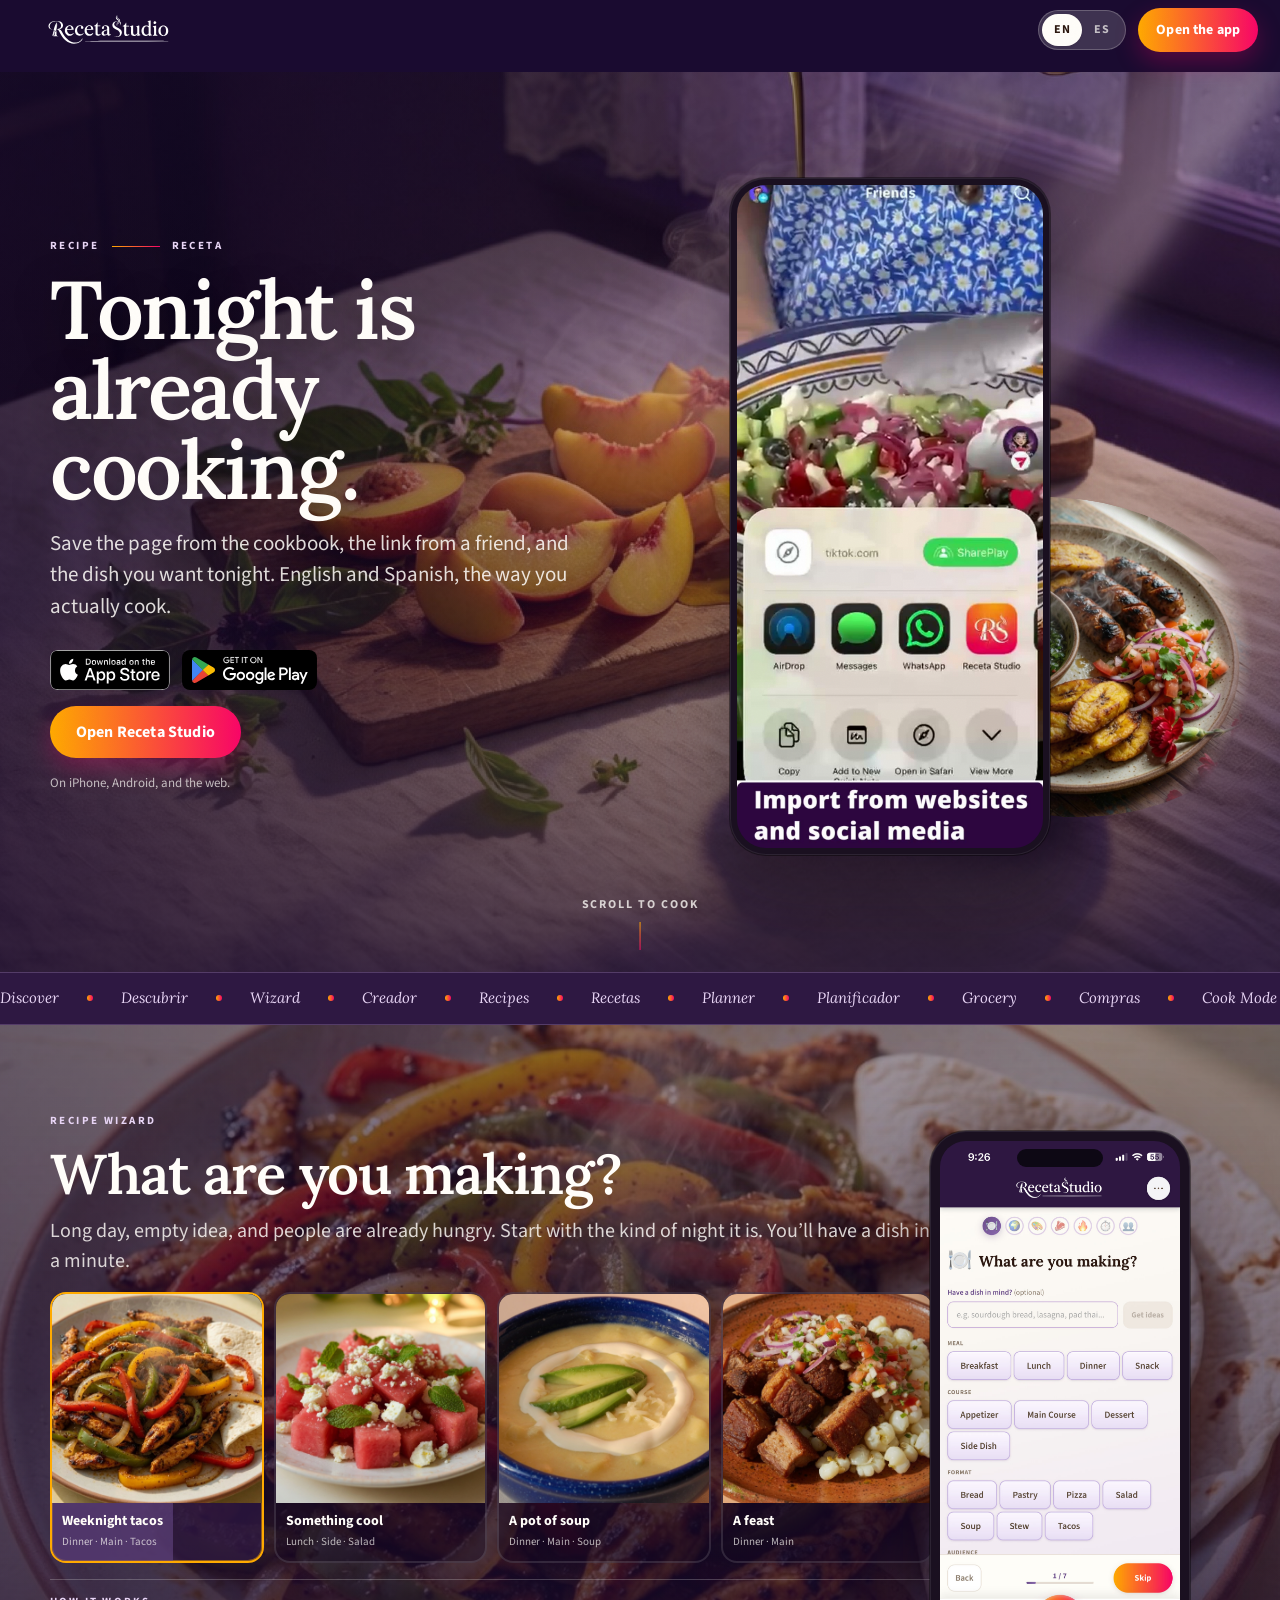
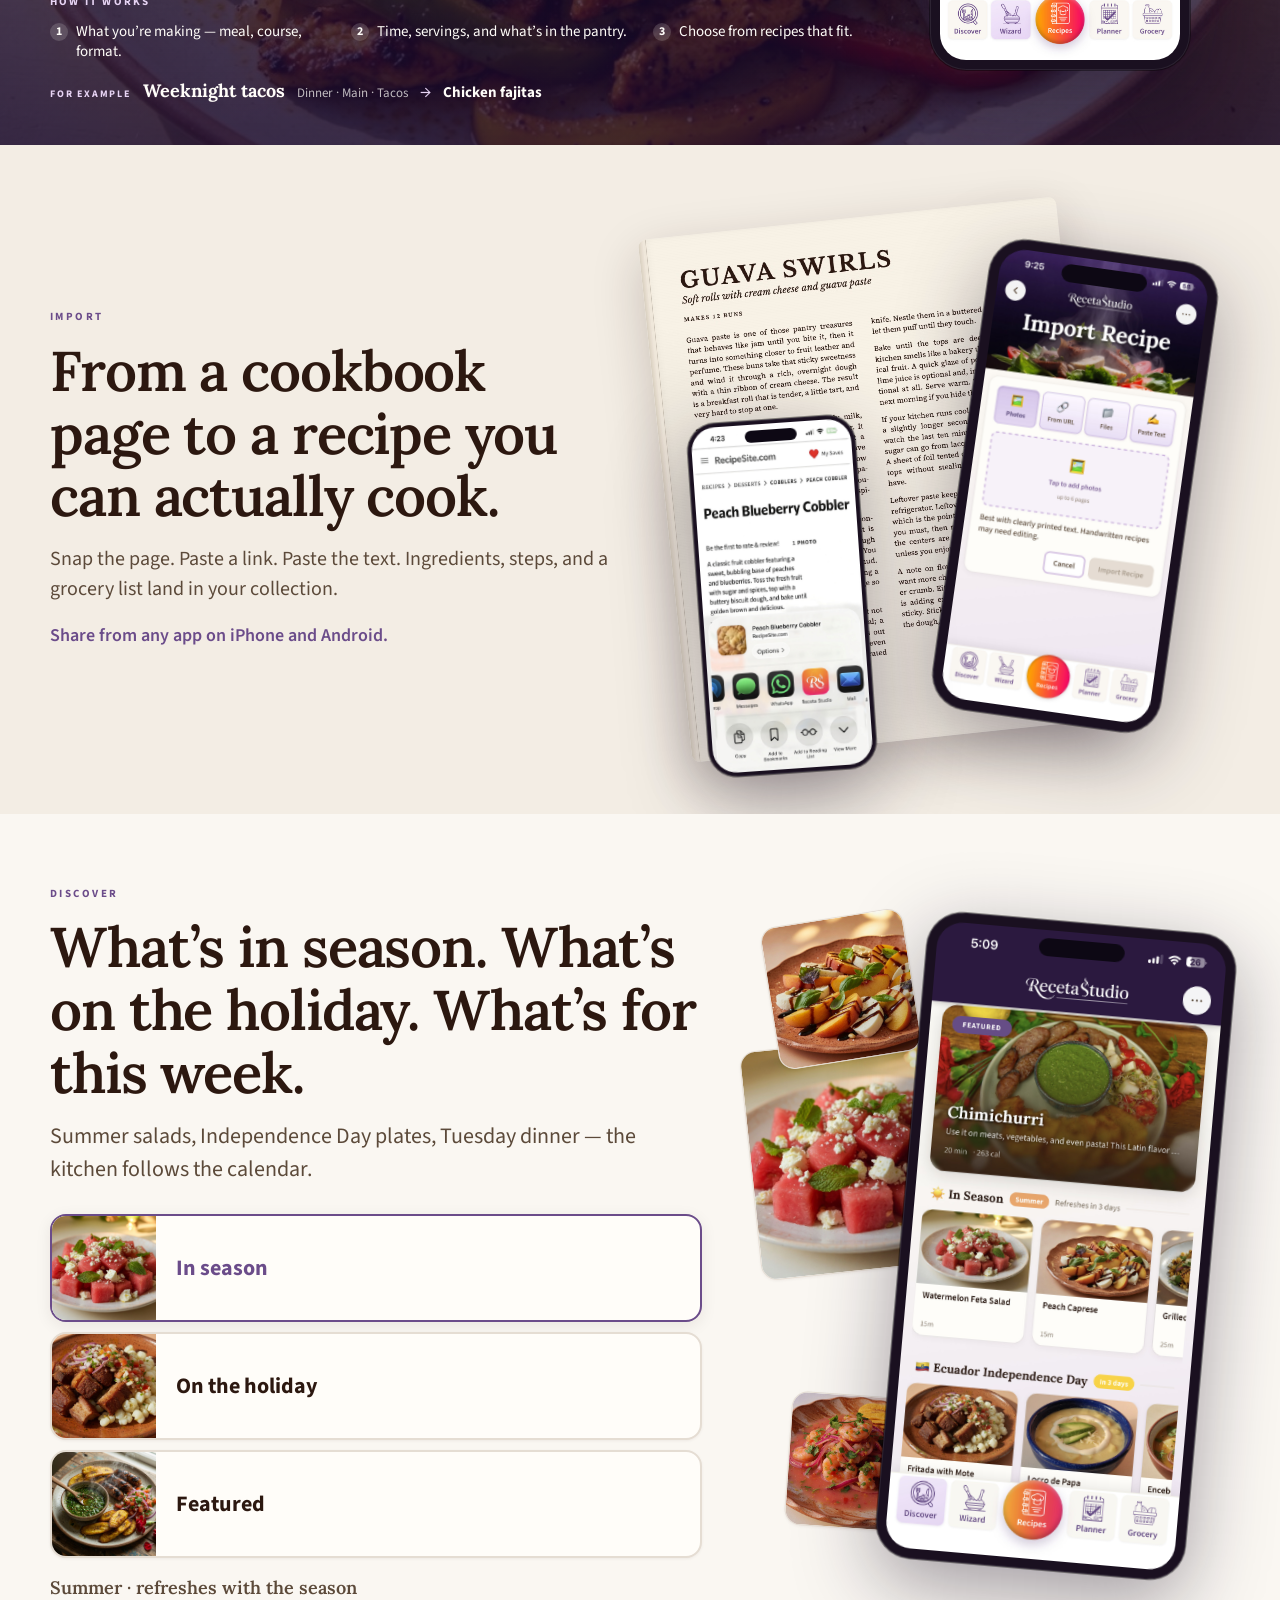
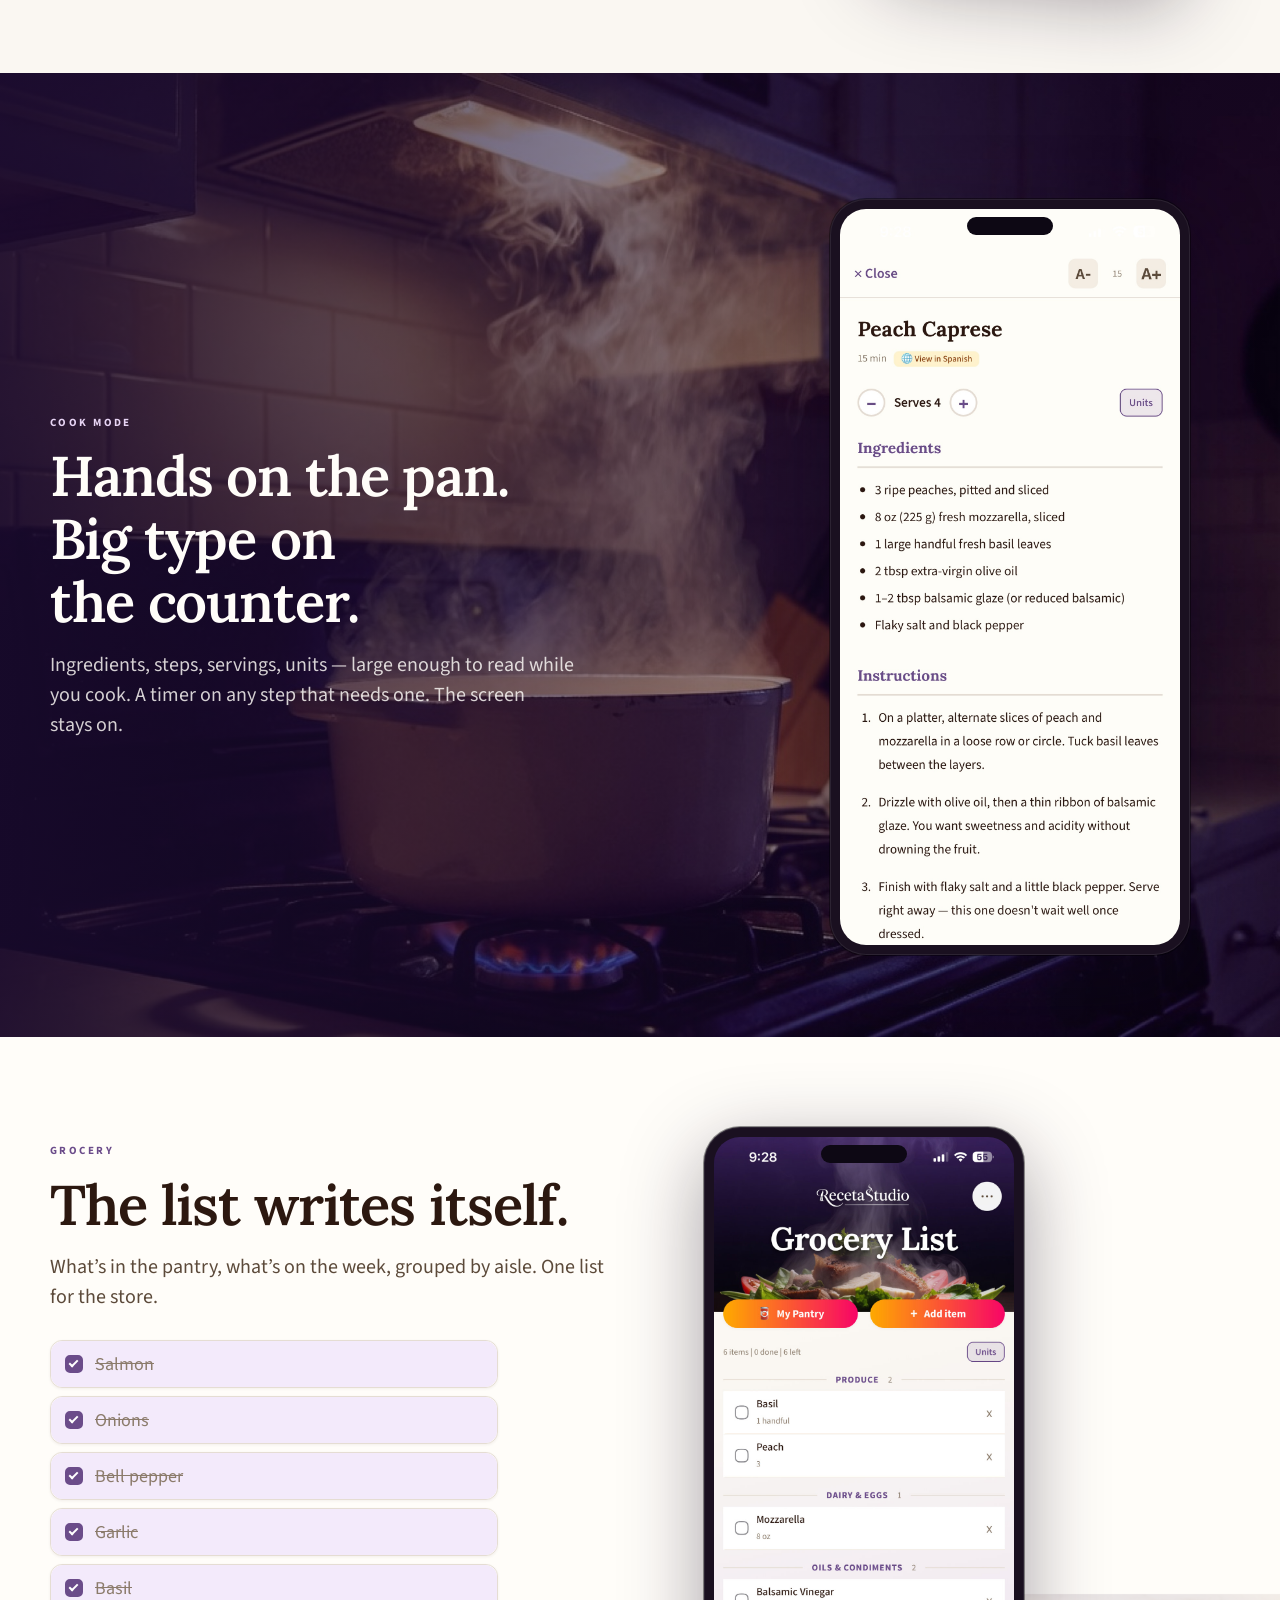
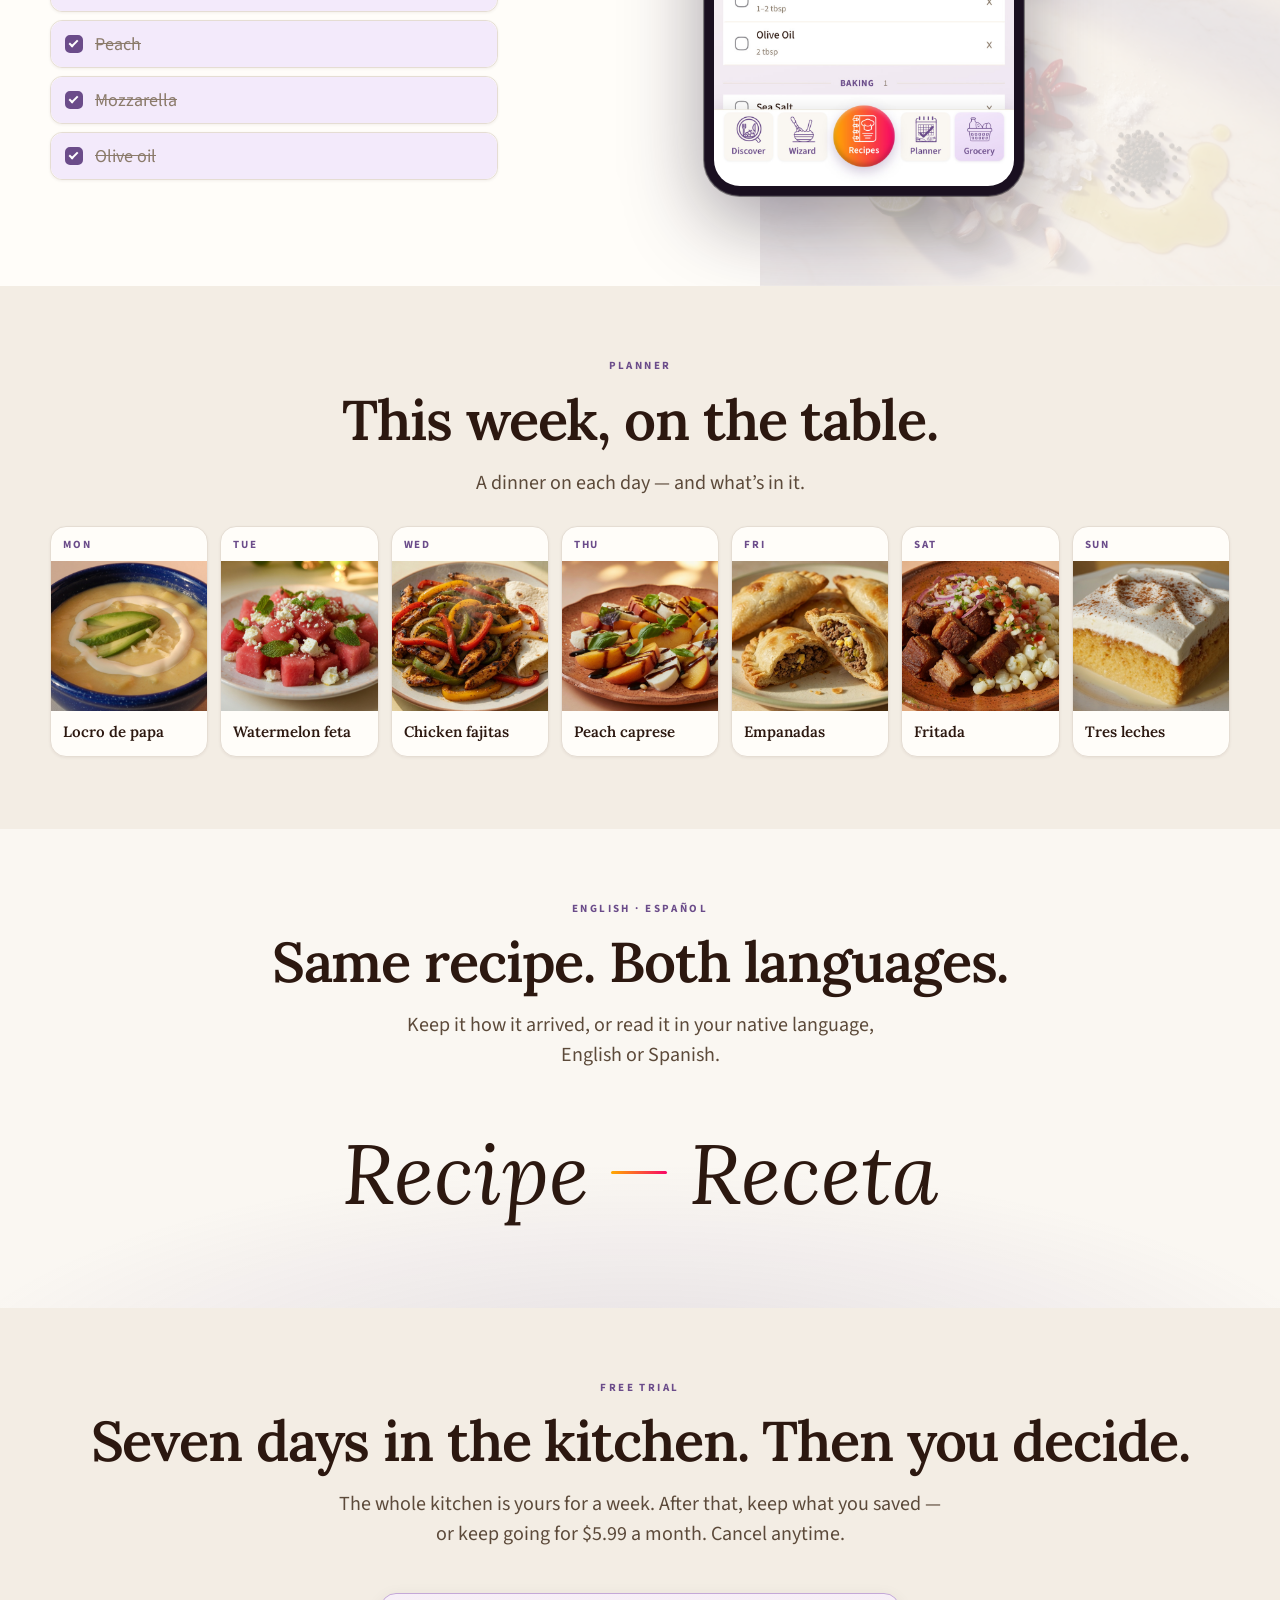
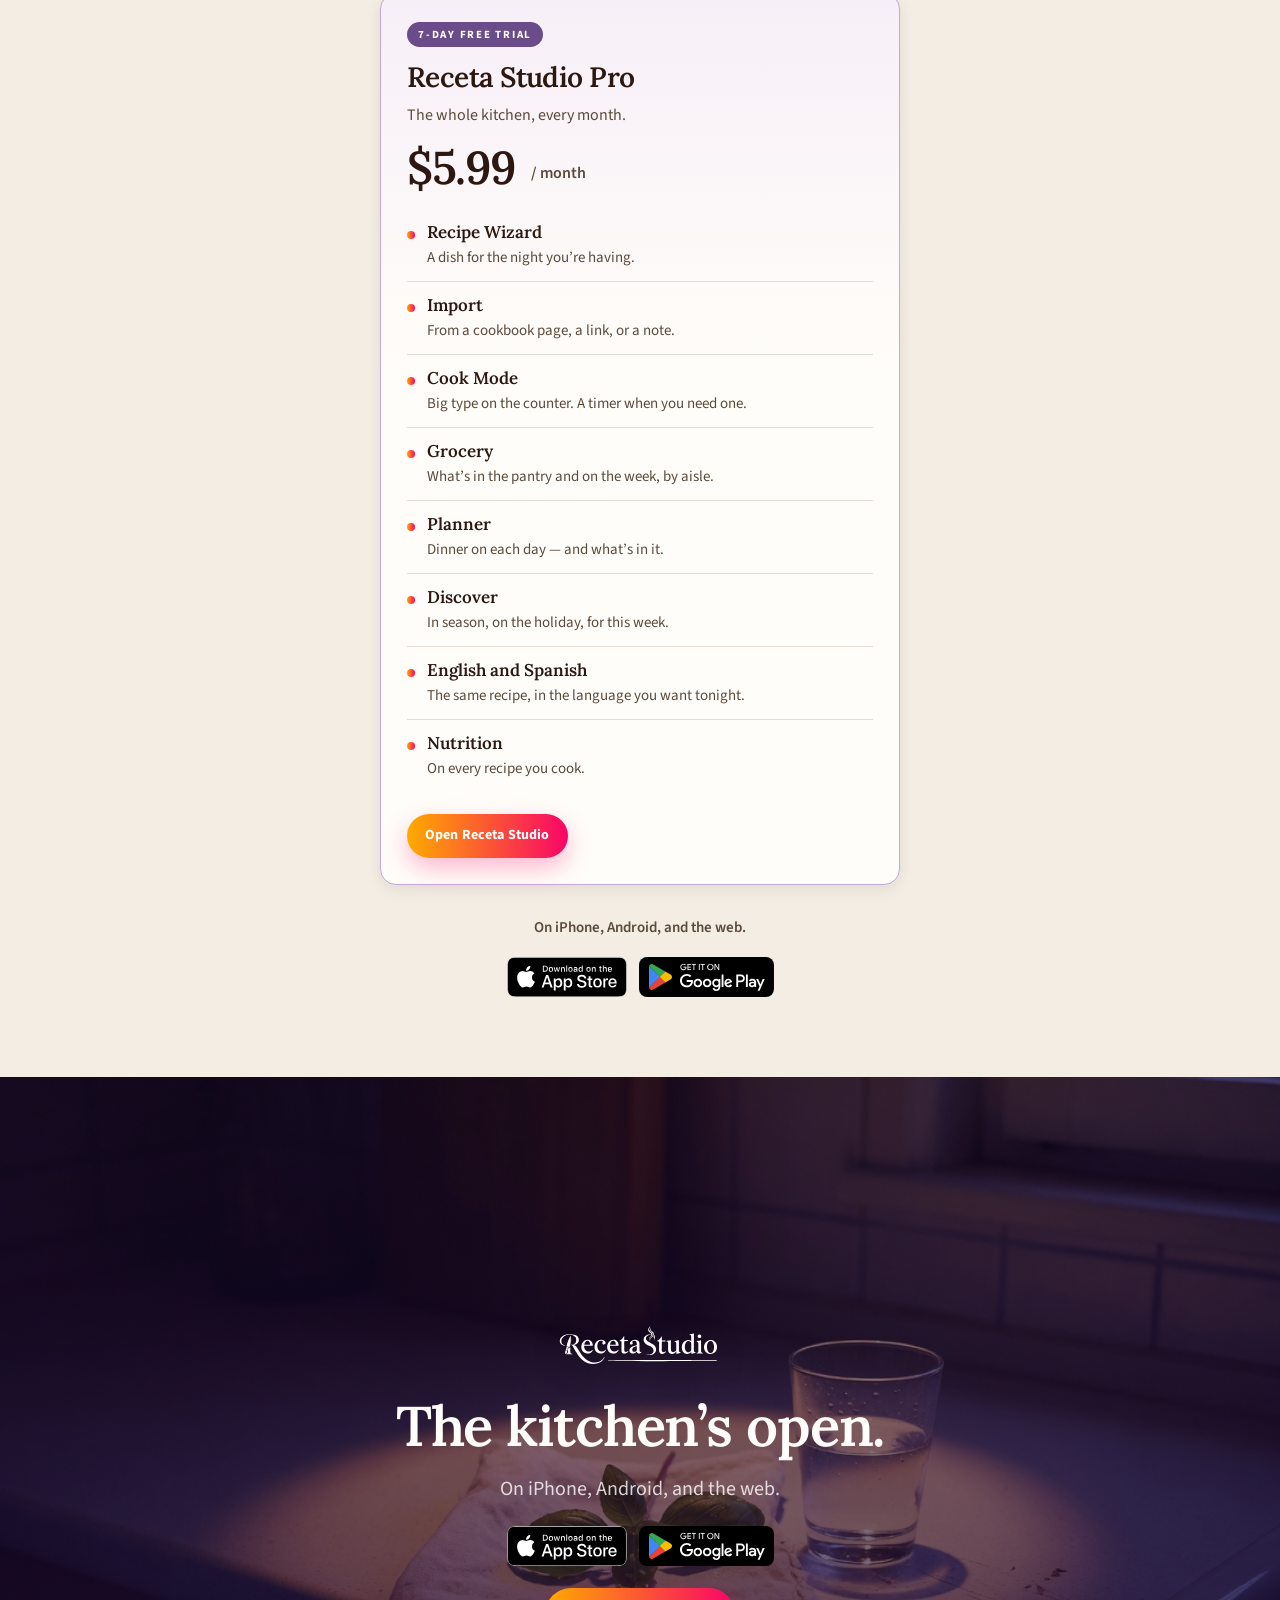
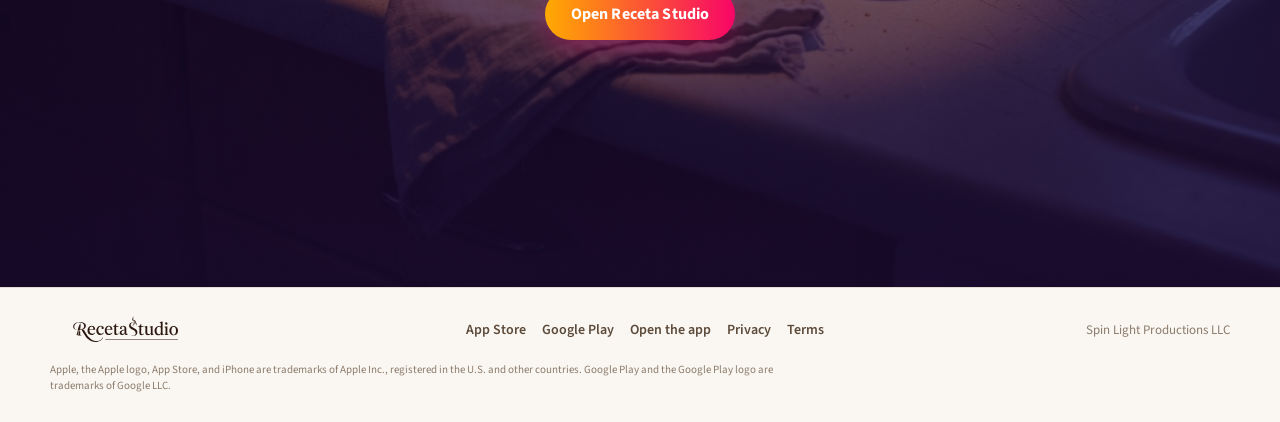
==== commit e5d4f56b: "Give Discover copy and the iPhone the same weight as the other chapters. On desktop the text column " ====
--- a/index.html
+++ b/index.html
@@ -30,7 +30,7 @@
   <link rel="preconnect" href="https://fonts.googleapis.com" />
   <link rel="preconnect" href="https://fonts.gstatic.com" crossorigin />
   <link href="https://fonts.googleapis.com/css2?family=Lora:ital,wght@0,500;0,600;0,700;1,500;1,600&family=Source+Sans+3:ital,wght@0,400;0,500;0,600;0,700;1,400&display=swap" rel="stylesheet" />
-  <link rel="stylesheet" href="./css/site.css?v=20260906d" />
+  <link rel="stylesheet" href="./css/site.css?v=20260906e" />
 </head>
 <body class="is-loading">
   <div class="loader" id="loader" aria-hidden="true">
@@ -544,6 +544,6 @@
     </div>
   </footer>
 
-  <script src="./js/site.js?v=20260906d"></script>
+  <script src="./js/site.js?v=20260906e"></script>
 </body>
 </html>
--- a/css/site.css
+++ b/css/site.css
@@ -786,6 +786,10 @@
   gap: 28px;
   grid-template-columns: minmax(0, 1fr);
 }
+.discover .lede {
+  font-size: clamp(18px, 2.2vw, 22px);
+  max-width: none;
+}
 .lenses {
   display: grid;
   grid-template-columns: 1fr 1fr 1fr;
@@ -822,10 +826,11 @@
 .lens[data-band="featured"] img { object-position: 50% 46%; }
 .lens strong {
   display: block;
-  padding: 8px 10px 10px;
-  font-size: 13px;
+  padding: 10px 10px 12px;
+  font-size: 15px;
   font-weight: 700;
   color: var(--ink);
+  line-height: 1.25;
 }
 .lens:hover { border-color: var(--accent-bdr); }
 .lens.is-on {
@@ -838,8 +843,9 @@
   outline-offset: 3px;
 }
 .discover-live {
-  margin: 14px 0 0;
-  font-size: 14px;
+  margin: 16px 0 0;
+  font-family: var(--font-display);
+  font-size: 16px;
   font-weight: 600;
   color: var(--ink2);
 }
@@ -885,34 +891,36 @@
   font-size: 15px;
 }
 .device-discover {
-  width: min(72%, 220px);
-  margin: 8px auto 0;
+  width: min(88%, 300px);
+  margin: 16px auto 0;
 }
 @media (min-width: 960px) {
   .discover-grid {
-    grid-template-columns: minmax(0, 1fr) minmax(0, 1fr);
-    gap: 48px;
+    grid-template-columns: minmax(0, 1fr) 360px;
+    gap: 40px 48px;
     align-items: center;
   }
-  .discover .chapter-copy { max-width: 34rem; }
+  .discover .chapter-copy { max-width: none; }
   .lenses {
     grid-template-columns: 1fr;
-    gap: 8px;
+    gap: 10px;
+    margin-top: 28px;
   }
   .lens {
     flex-direction: row;
     align-items: center;
   }
   .lens-photo {
-    width: 72px;
+    width: 96px;
     flex: none;
     aspect-ratio: 1;
   }
   .lens strong {
-    padding: 12px 16px;
-    font-size: 16px;
-  }
-  .discover-stage { min-height: 520px; }
+    padding: 16px 20px;
+    font-size: 20px;
+  }
+  .discover-live { font-size: 18px; }
+  .discover-stage { min-height: 580px; }
   .rail {
     position: absolute;
     inset: 0;
@@ -930,38 +938,42 @@
   }
   .rail-card figcaption { display: none; }
   .rail-card.plate-1 {
-    width: 64%;
-    left: 10%;
-    top: 16%;
+    width: 48%;
+    left: 0;
+    top: 20%;
     transform: rotate(-6deg);
     z-index: 1;
   }
   .rail-card.plate-2 {
-    width: 36%;
-    left: 0;
-    top: 0;
+    width: 30%;
+    left: 4%;
+    top: 2%;
     transform: rotate(-9deg);
     z-index: 2;
   }
   .rail-card.plate-3 {
-    width: 32%;
-    left: 22%;
-    bottom: 4%;
+    width: 28%;
+    left: 8%;
+    bottom: 8%;
     transform: rotate(4deg);
     z-index: 2;
   }
   .device-discover {
     position: absolute;
-    right: 0;
-    bottom: 0;
-    width: 200px;
+    right: 8%;
+    bottom: 2%;
+    width: 260px;
     margin: 0;
-    transform: rotate(8deg);
+    transform: rotate(5deg);
     z-index: 4;
   }
 }
 @media (min-width: 1200px) {
-  .device-discover { width: 220px; }
+  .discover-grid { grid-template-columns: minmax(0, 1fr) 480px; }
+  .discover-stage { min-height: 680px; }
+  .lens-photo { width: 104px; }
+  .lens strong { font-size: 22px; }
+  .device-discover { width: 310px; right: 4%; }
 }
 
 /* Cook */
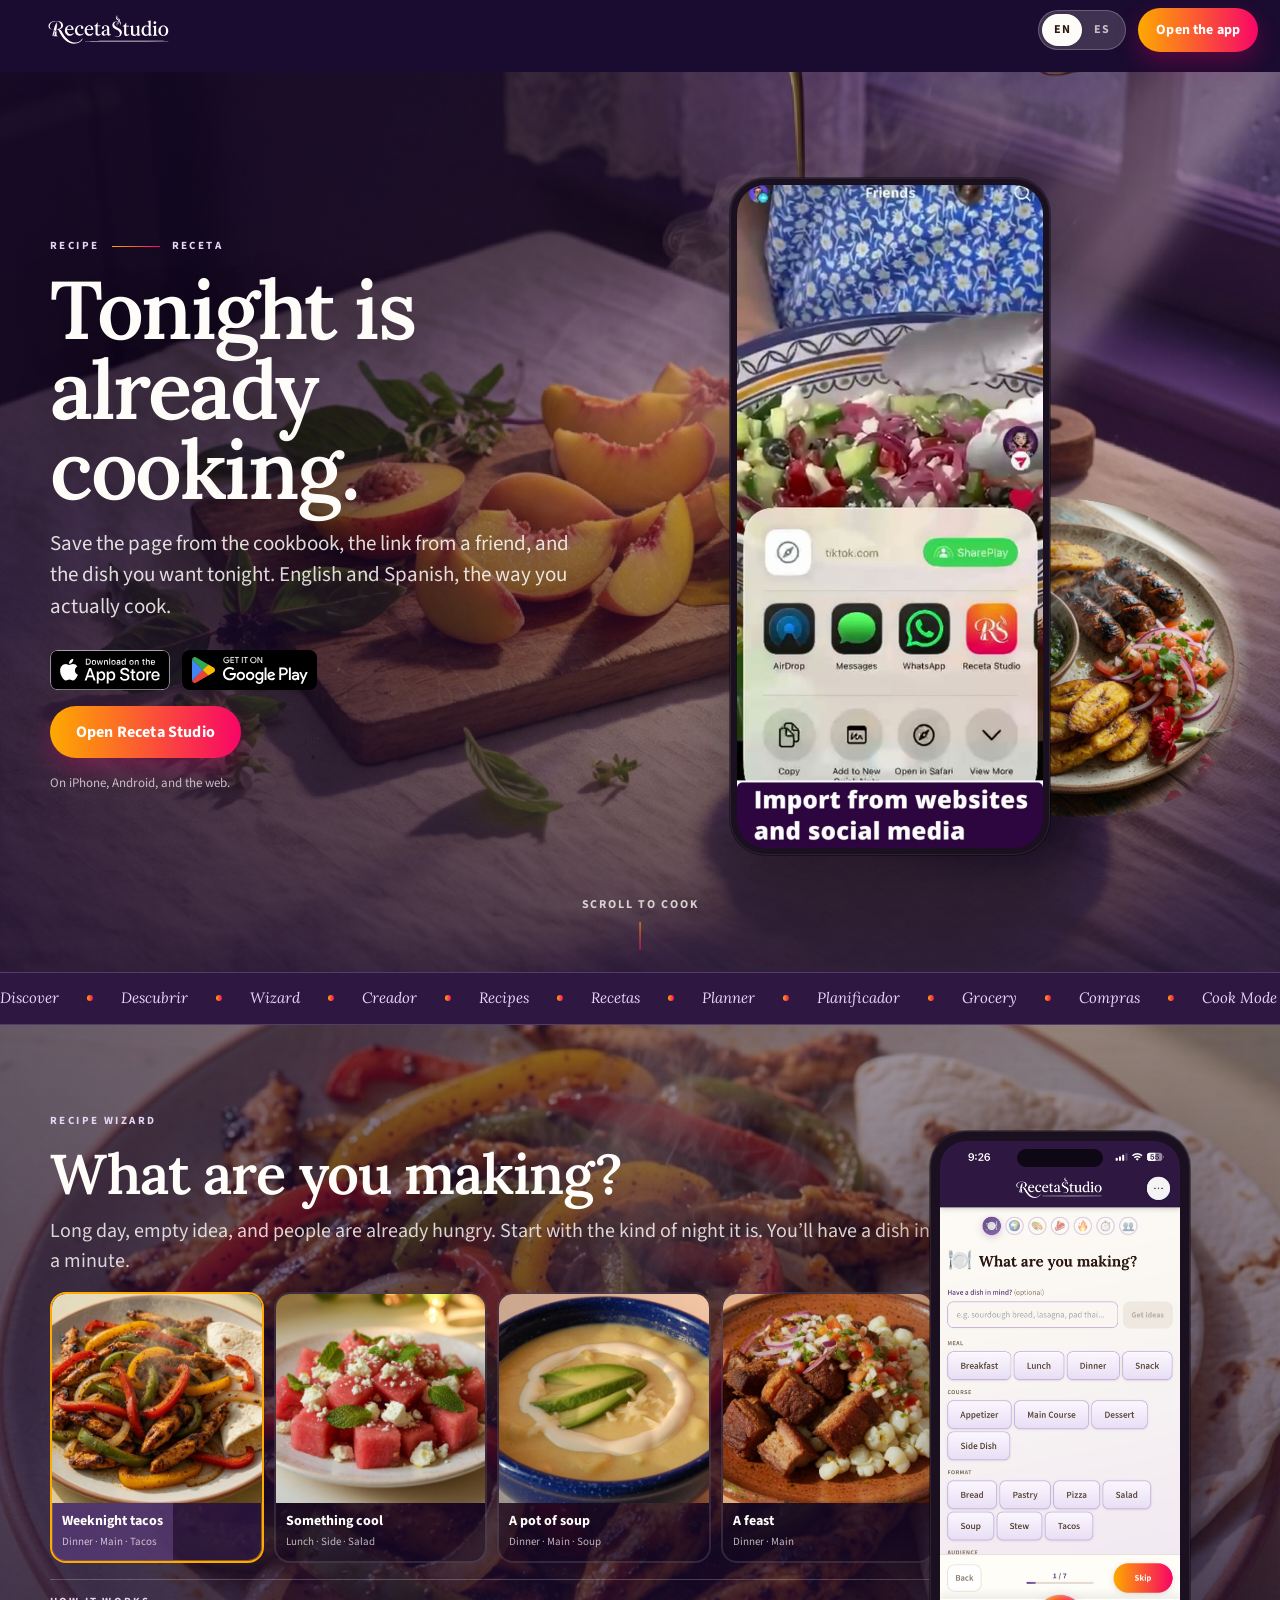
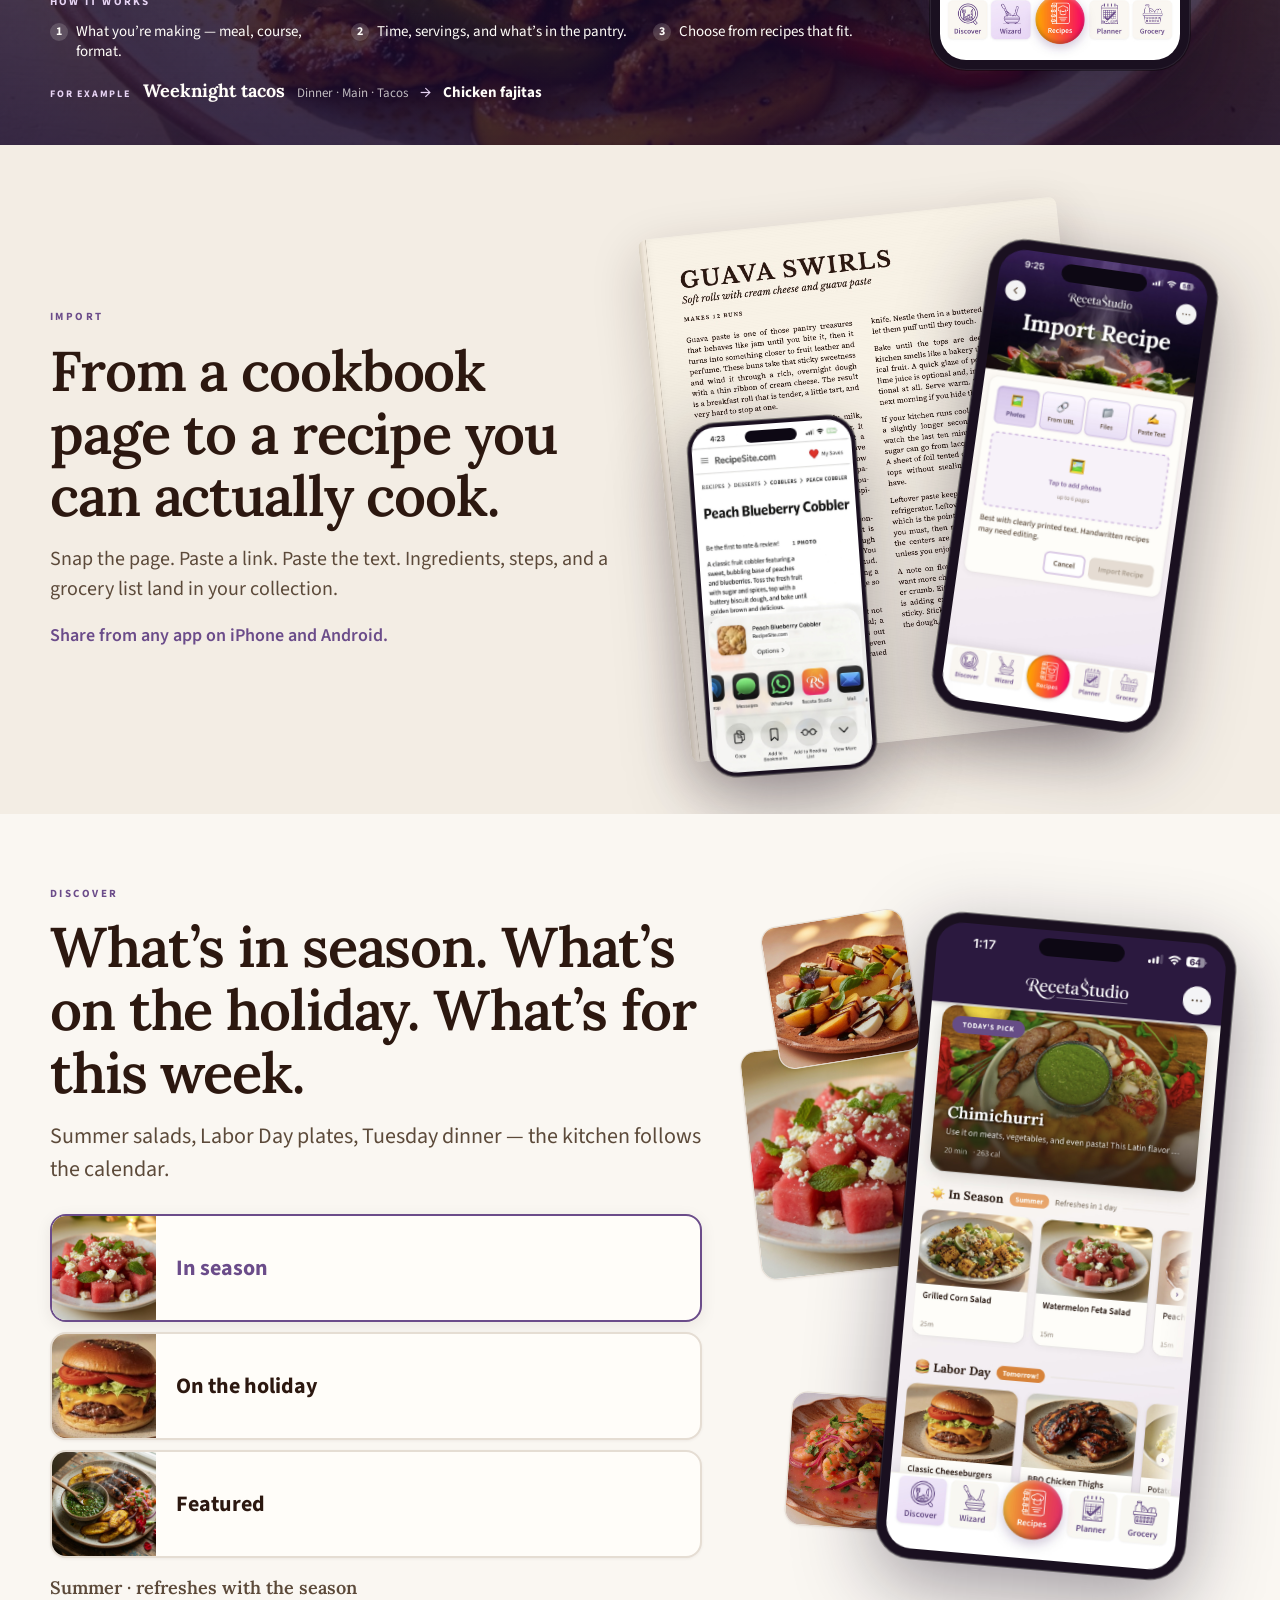
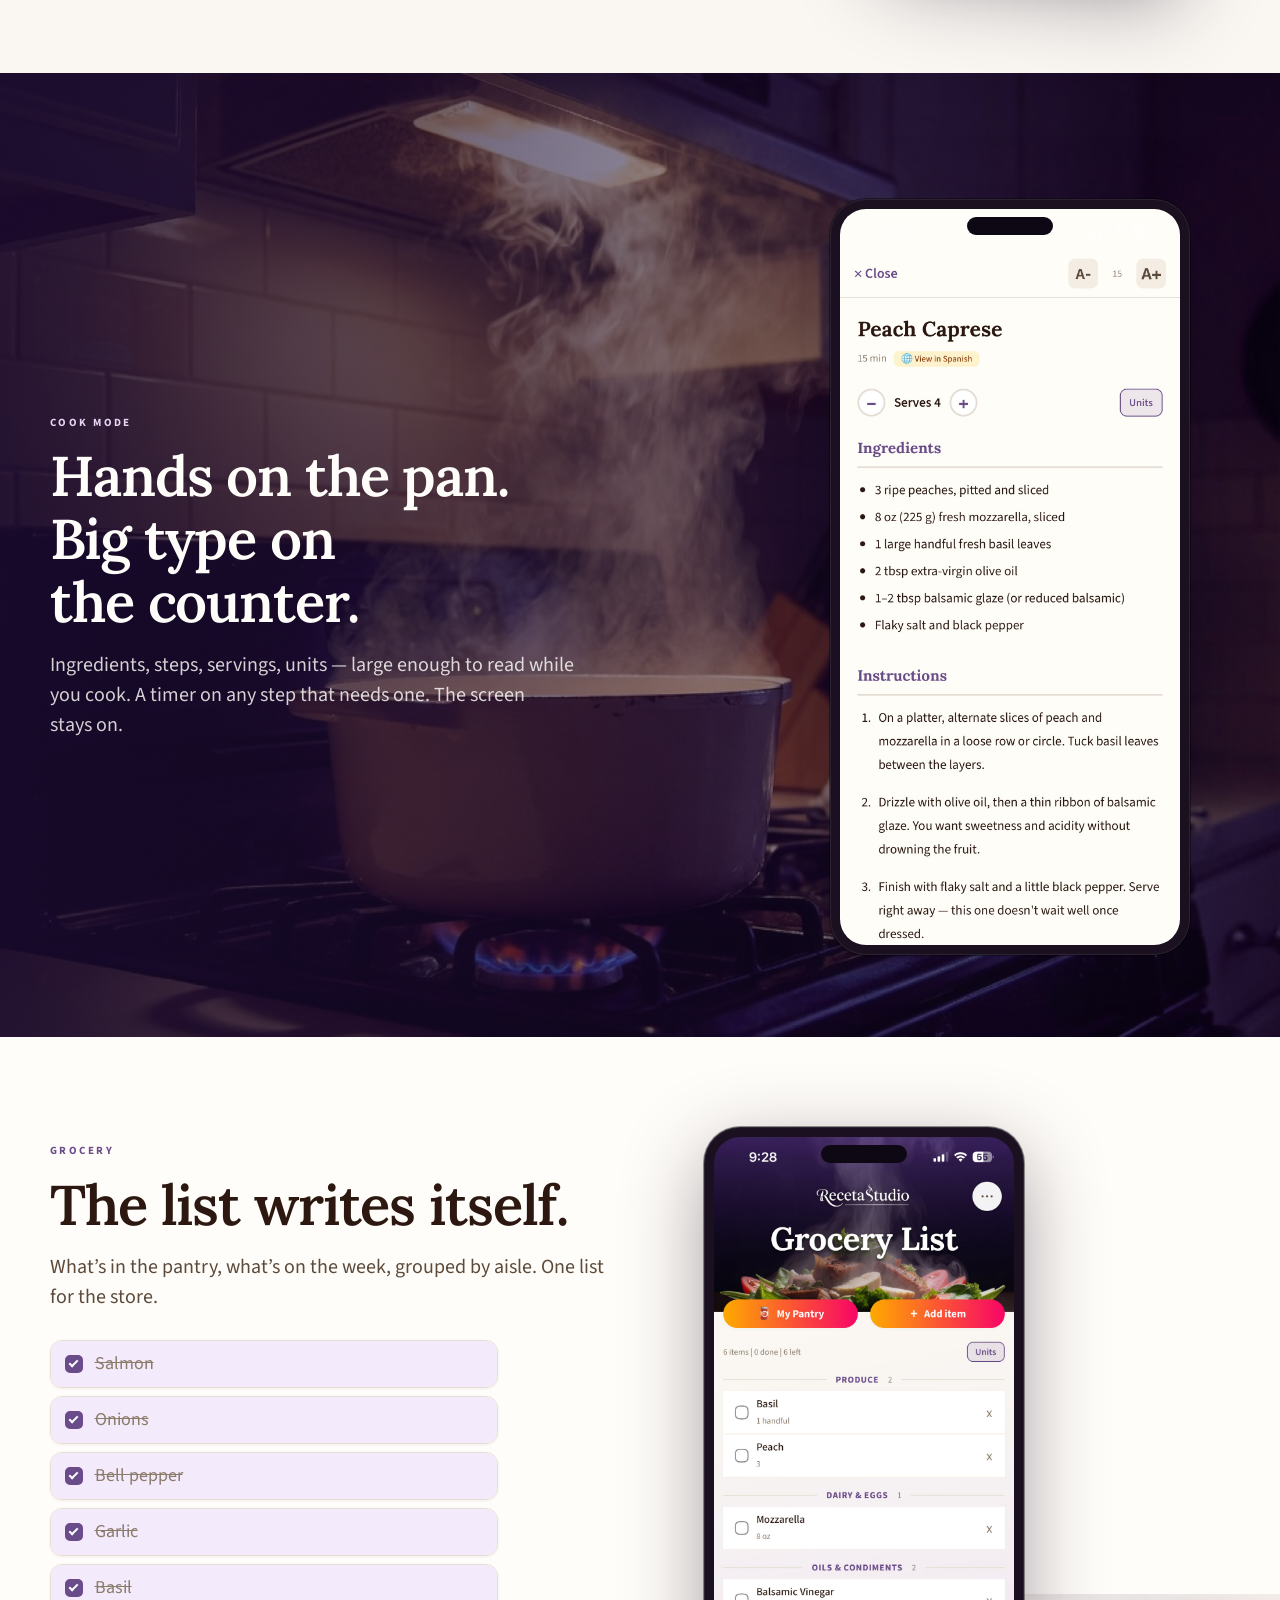
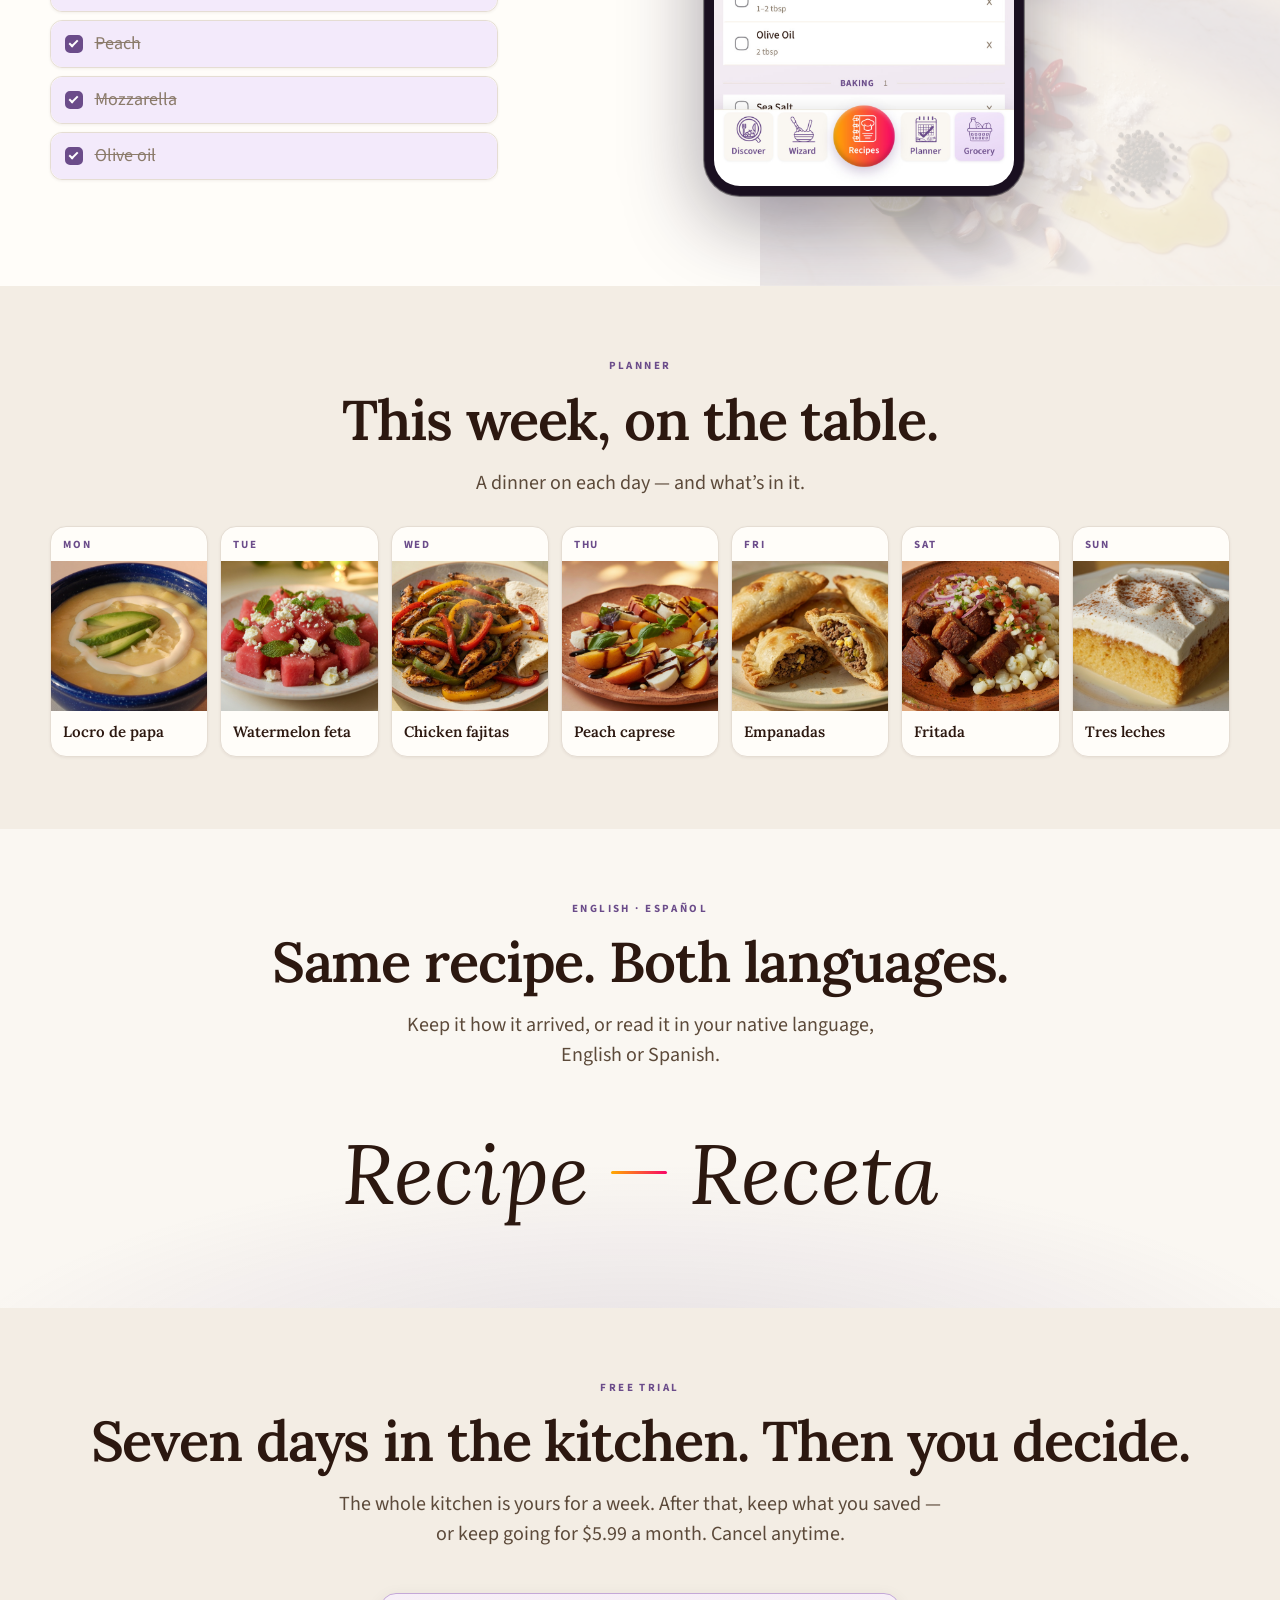
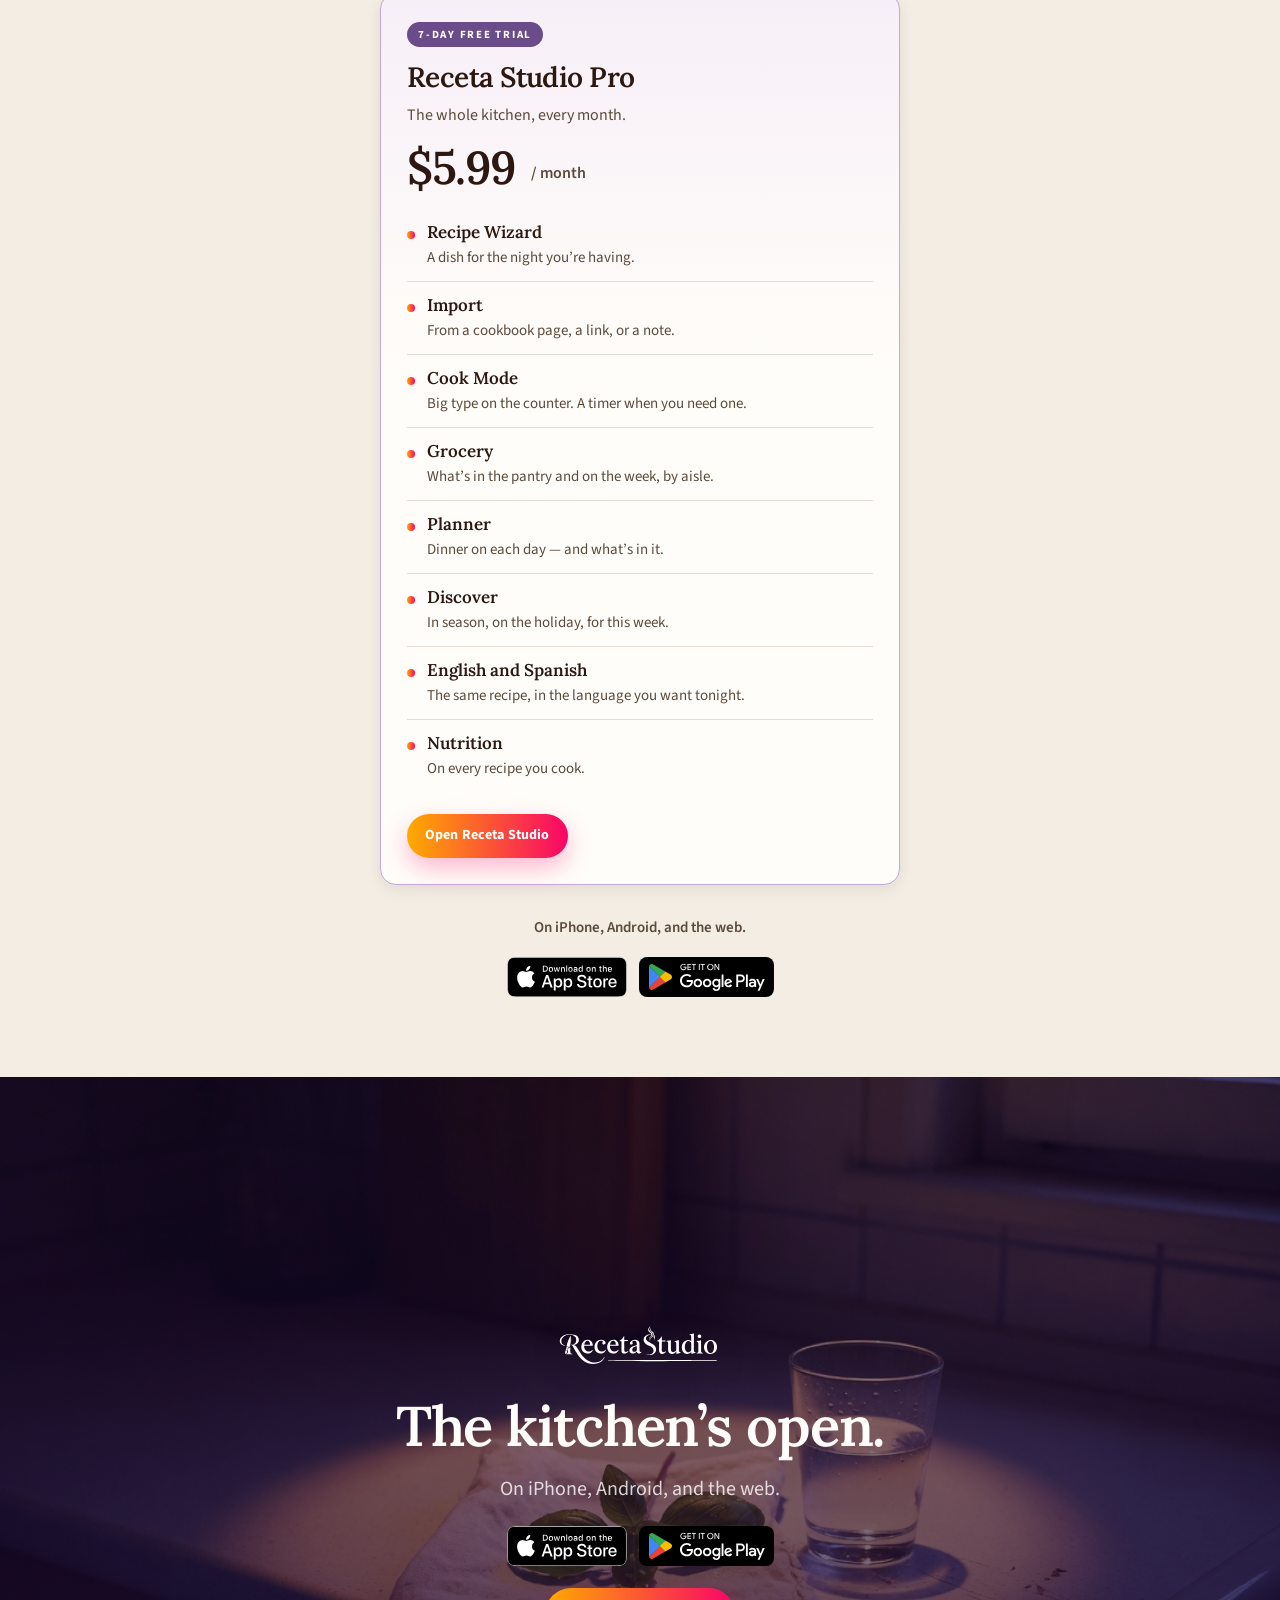
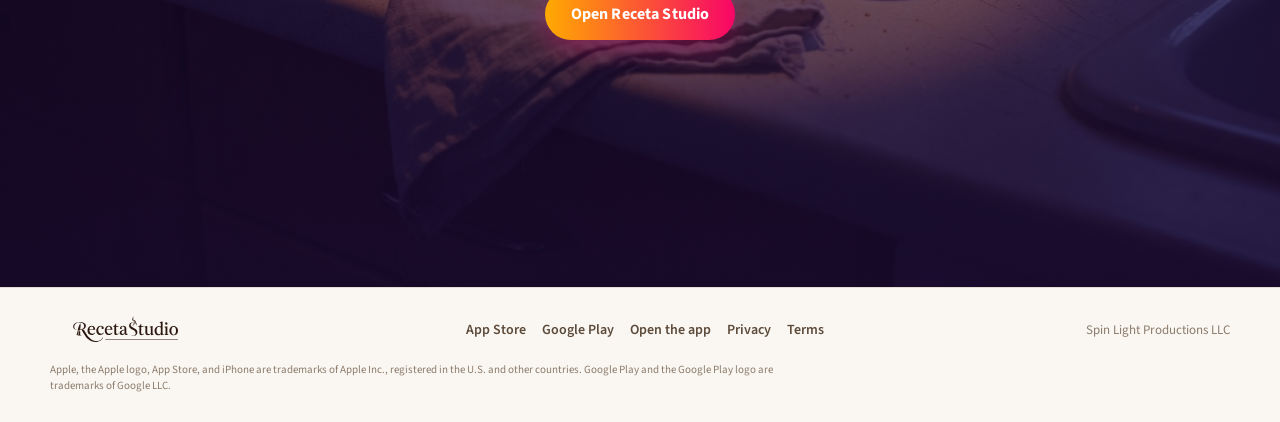
==== commit d1b83ea2: "Put Labor Day on Discover. The phone screenshot now shows Labor Day, and the holiday plates follow i" ====
--- a/index.html
+++ b/index.html
@@ -30,7 +30,7 @@
   <link rel="preconnect" href="https://fonts.googleapis.com" />
   <link rel="preconnect" href="https://fonts.gstatic.com" crossorigin />
   <link href="https://fonts.googleapis.com/css2?family=Lora:ital,wght@0,500;0,600;0,700;1,500;1,600&family=Source+Sans+3:ital,wght@0,400;0,500;0,600;0,700;1,400&display=swap" rel="stylesheet" />
-  <link rel="stylesheet" href="./css/site.css?v=20260906e" />
+  <link rel="stylesheet" href="./css/site.css?v=20260906f" />
 </head>
 <body class="is-loading">
   <div class="loader" id="loader" aria-hidden="true">
@@ -254,14 +254,14 @@
         <div class="chapter-copy">
           <p class="kicker" data-i18n="discover.kicker">Discover</p>
           <h2 class="display" data-i18n="discover.title">What’s in season. What’s on the holiday. What’s for this&nbsp;week.</h2>
-          <p class="lede" data-i18n="discover.body">Summer salads, Independence Day plates, Tuesday&nbsp;dinner — the kitchen follows the&nbsp;calendar.</p>
+          <p class="lede" data-i18n="discover.body">Summer salads, Labor Day plates, Tuesday&nbsp;dinner — the kitchen follows the&nbsp;calendar.</p>
           <div class="lenses" role="list">
             <button class="lens is-on" type="button" role="listitem" data-band="season" aria-pressed="true">
               <span class="lens-photo"><img src="./assets/food/watermelon.jpg" alt="" /></span>
               <strong data-i18n="discover.lens.season">In season</strong>
             </button>
             <button class="lens" type="button" role="listitem" data-band="holiday" aria-pressed="false">
-              <span class="lens-photo"><img src="./assets/food/fritada.jpg" alt="" /></span>
+              <span class="lens-photo"><img src="./assets/food/cheeseburger.jpg" alt="" /></span>
               <strong data-i18n="discover.lens.holiday">On the holiday</strong>
             </button>
             <button class="lens" type="button" role="listitem" data-band="featured" aria-pressed="false">
@@ -286,16 +286,16 @@
               <figcaption>Ceviche de camarón</figcaption>
             </figure>
             <figure class="rail-card plate-1" data-band="holiday">
-              <img src="./assets/food/fritada.jpg" alt="Fritada with mote" />
-              <figcaption>Fritada con mote</figcaption>
+              <img src="./assets/food/cheeseburger.jpg" alt="Classic cheeseburger" />
+              <figcaption>Cheeseburgers</figcaption>
             </figure>
             <figure class="rail-card plate-2" data-band="holiday">
-              <img src="./assets/food/locro.jpg" alt="Locro de papa" />
-              <figcaption>Locro de papa</figcaption>
+              <img src="./assets/food/bbq-chicken.jpg" alt="BBQ chicken thighs" />
+              <figcaption>BBQ chicken</figcaption>
             </figure>
             <figure class="rail-card plate-3" data-band="holiday">
-              <img src="./assets/food/empanadas.jpg" alt="Empanadas" />
-              <figcaption>Empanadas</figcaption>
+              <img src="./assets/food/grilled-corn.jpg" alt="Grilled corn salad" />
+              <figcaption>Grilled corn</figcaption>
             </figure>
             <figure class="rail-card plate-1" data-band="featured">
               <img src="./assets/atmosphere/chimichurri.jpg" alt="Chimichurri plate" />
@@ -313,7 +313,7 @@
           <figure class="device device-discover">
             <div class="device-bezel">
               <span class="device-island"></span>
-              <img src="./assets/screens/discover.jpg" alt="Discover: Chimichurri featured, In Season, and Ecuador Independence Day." />
+              <img src="./assets/screens/discover.jpg" alt="Discover: Chimichurri, In Season, and Labor Day." />
             </div>
           </figure>
         </div>
@@ -544,6 +544,6 @@
     </div>
   </footer>
 
-  <script src="./js/site.js?v=20260906e"></script>
+  <script src="./js/site.js?v=20260906f"></script>
 </body>
 </html>
--- a/css/site.css
+++ b/css/site.css
@@ -822,7 +822,7 @@
   pointer-events: none;
 }
 .lens[data-band="season"] img { object-position: 50% 58%; }
-.lens[data-band="holiday"] img { object-position: 48% 40%; }
+.lens[data-band="holiday"] img { object-position: 50% 46%; }
 .lens[data-band="featured"] img { object-position: 50% 46%; }
 .lens strong {
   display: block;
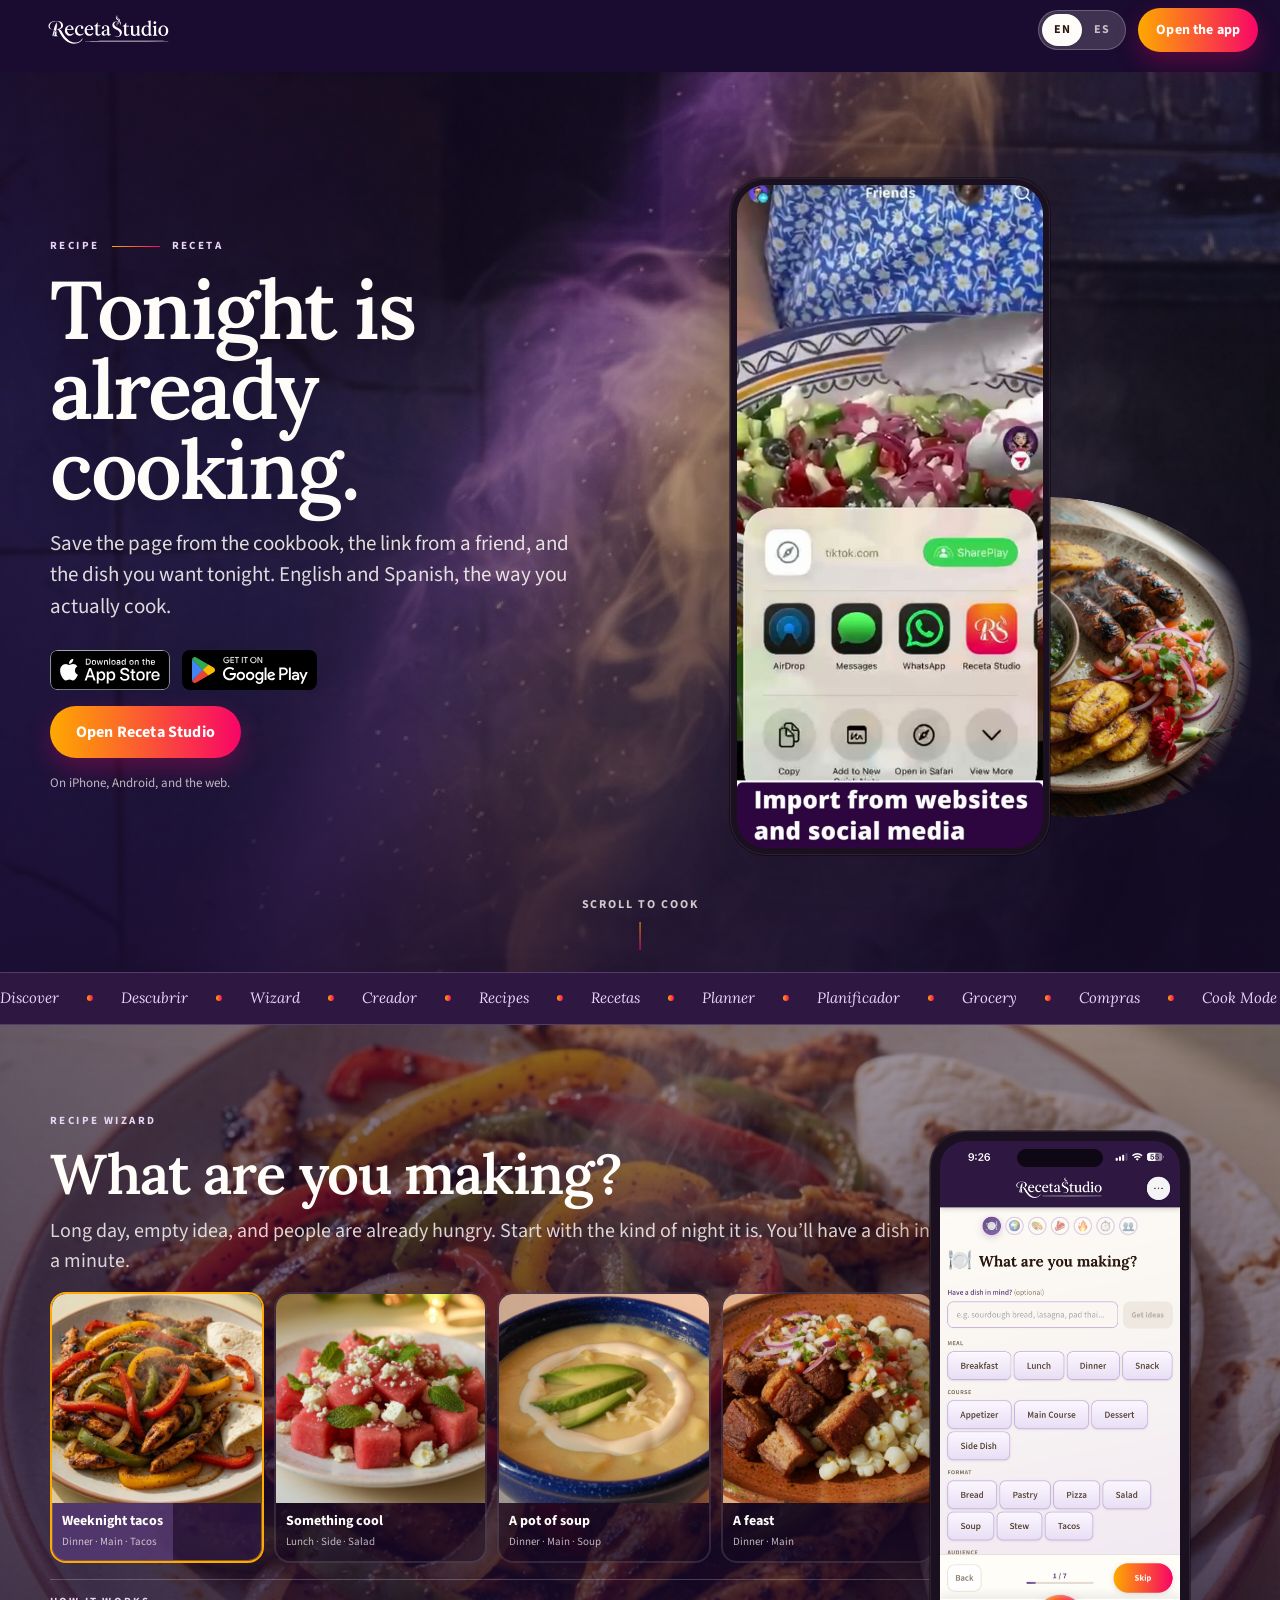
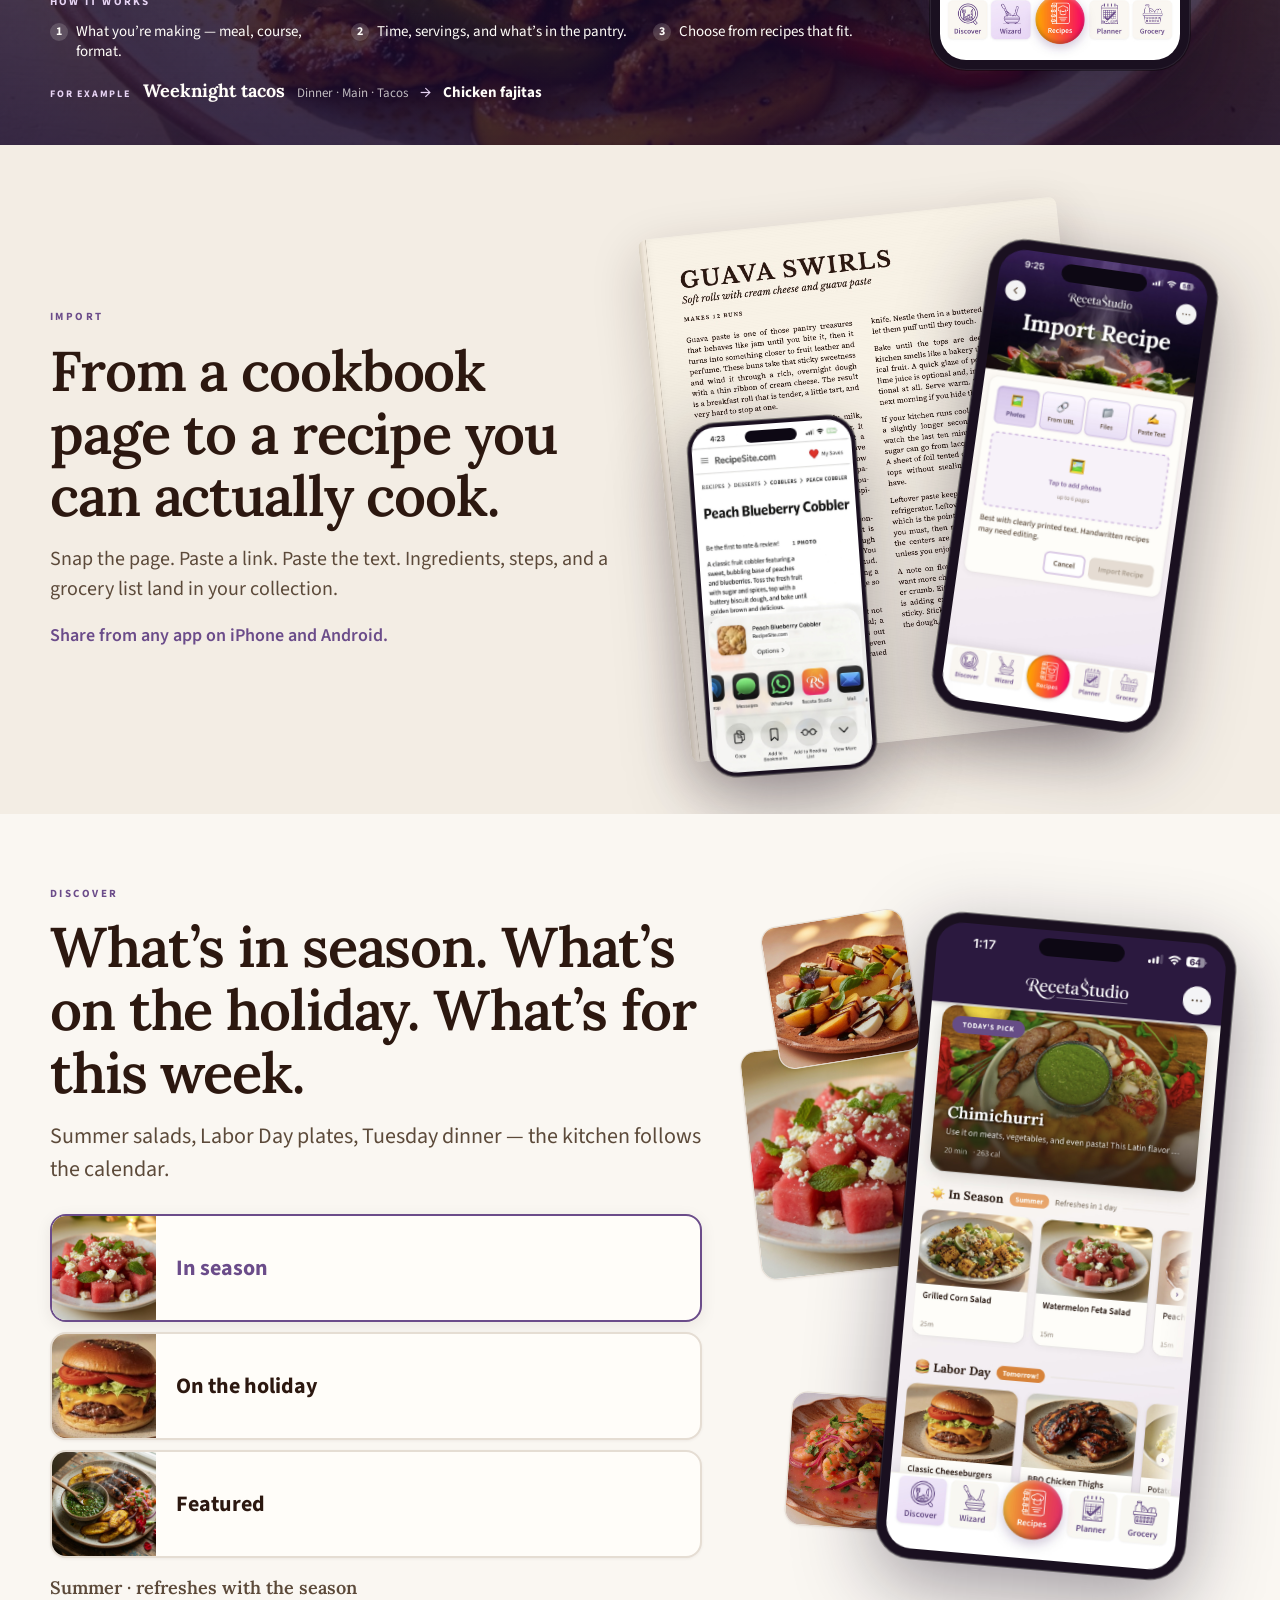
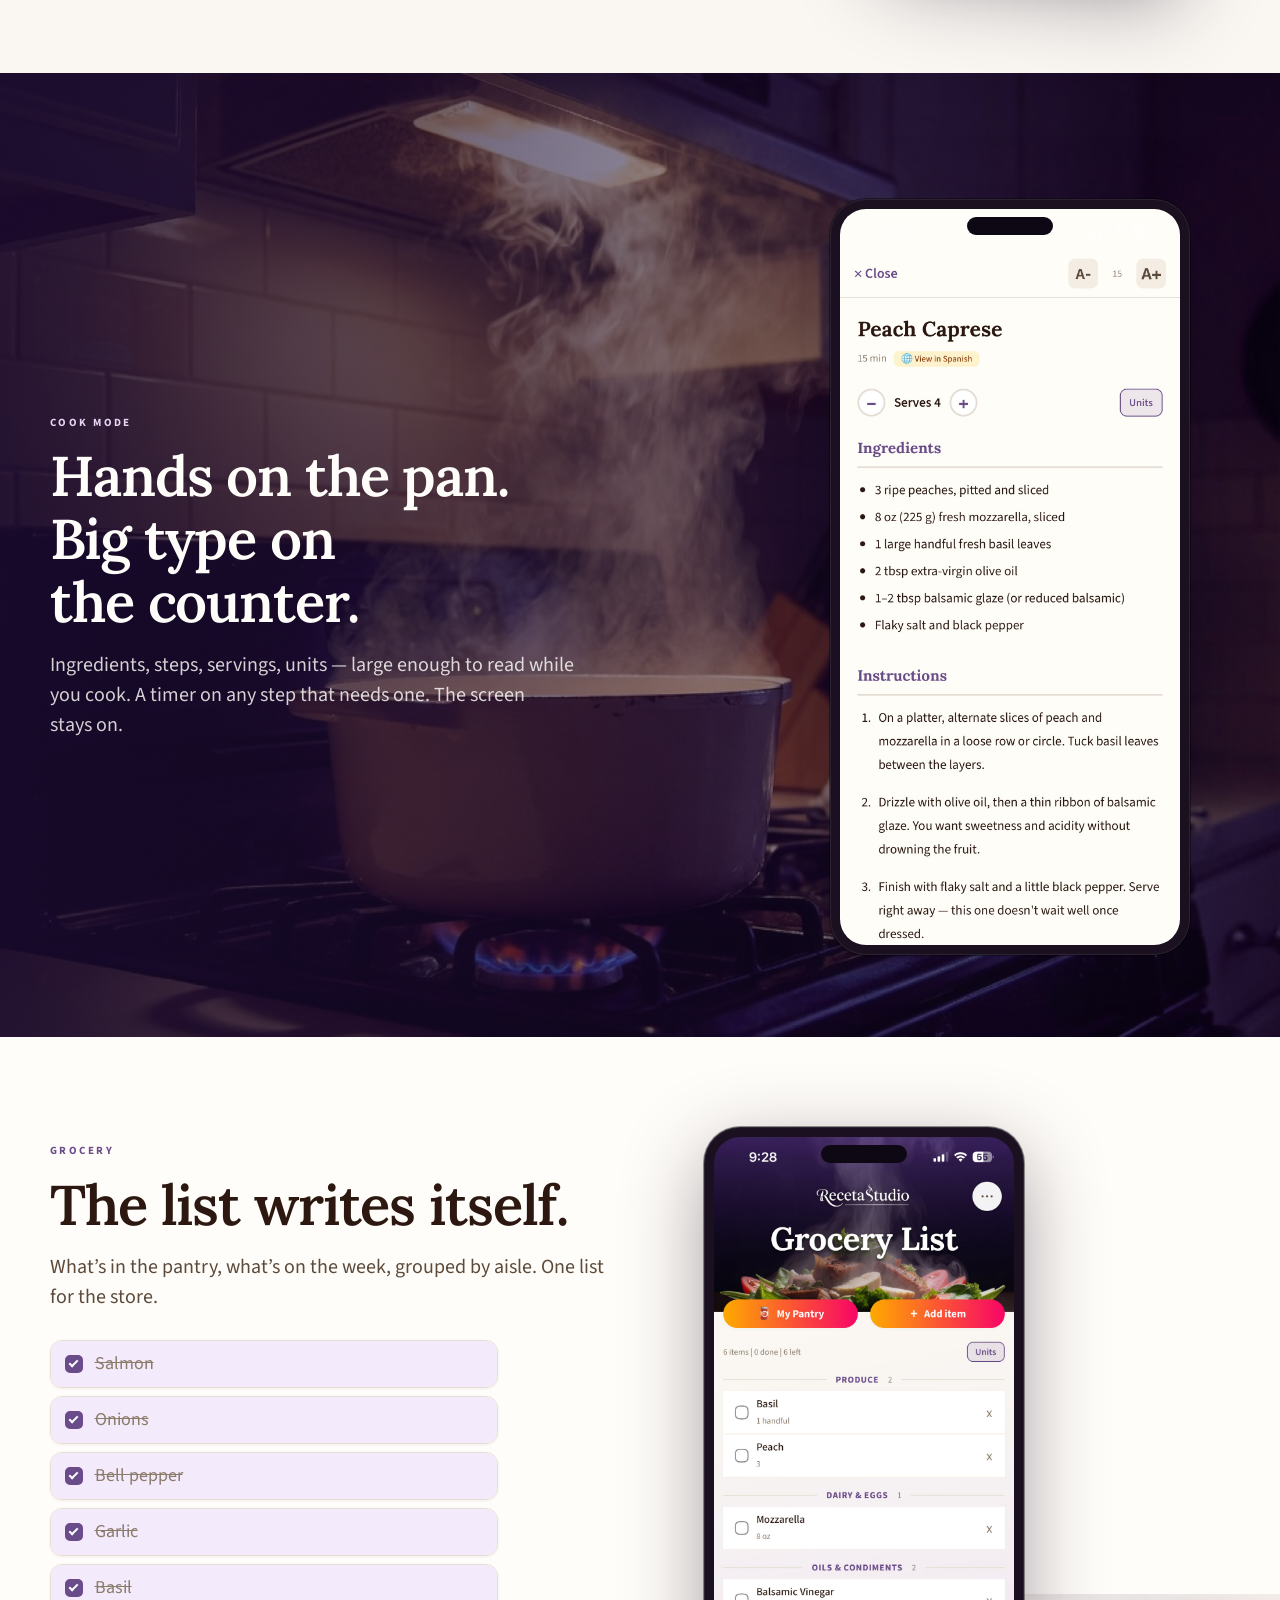
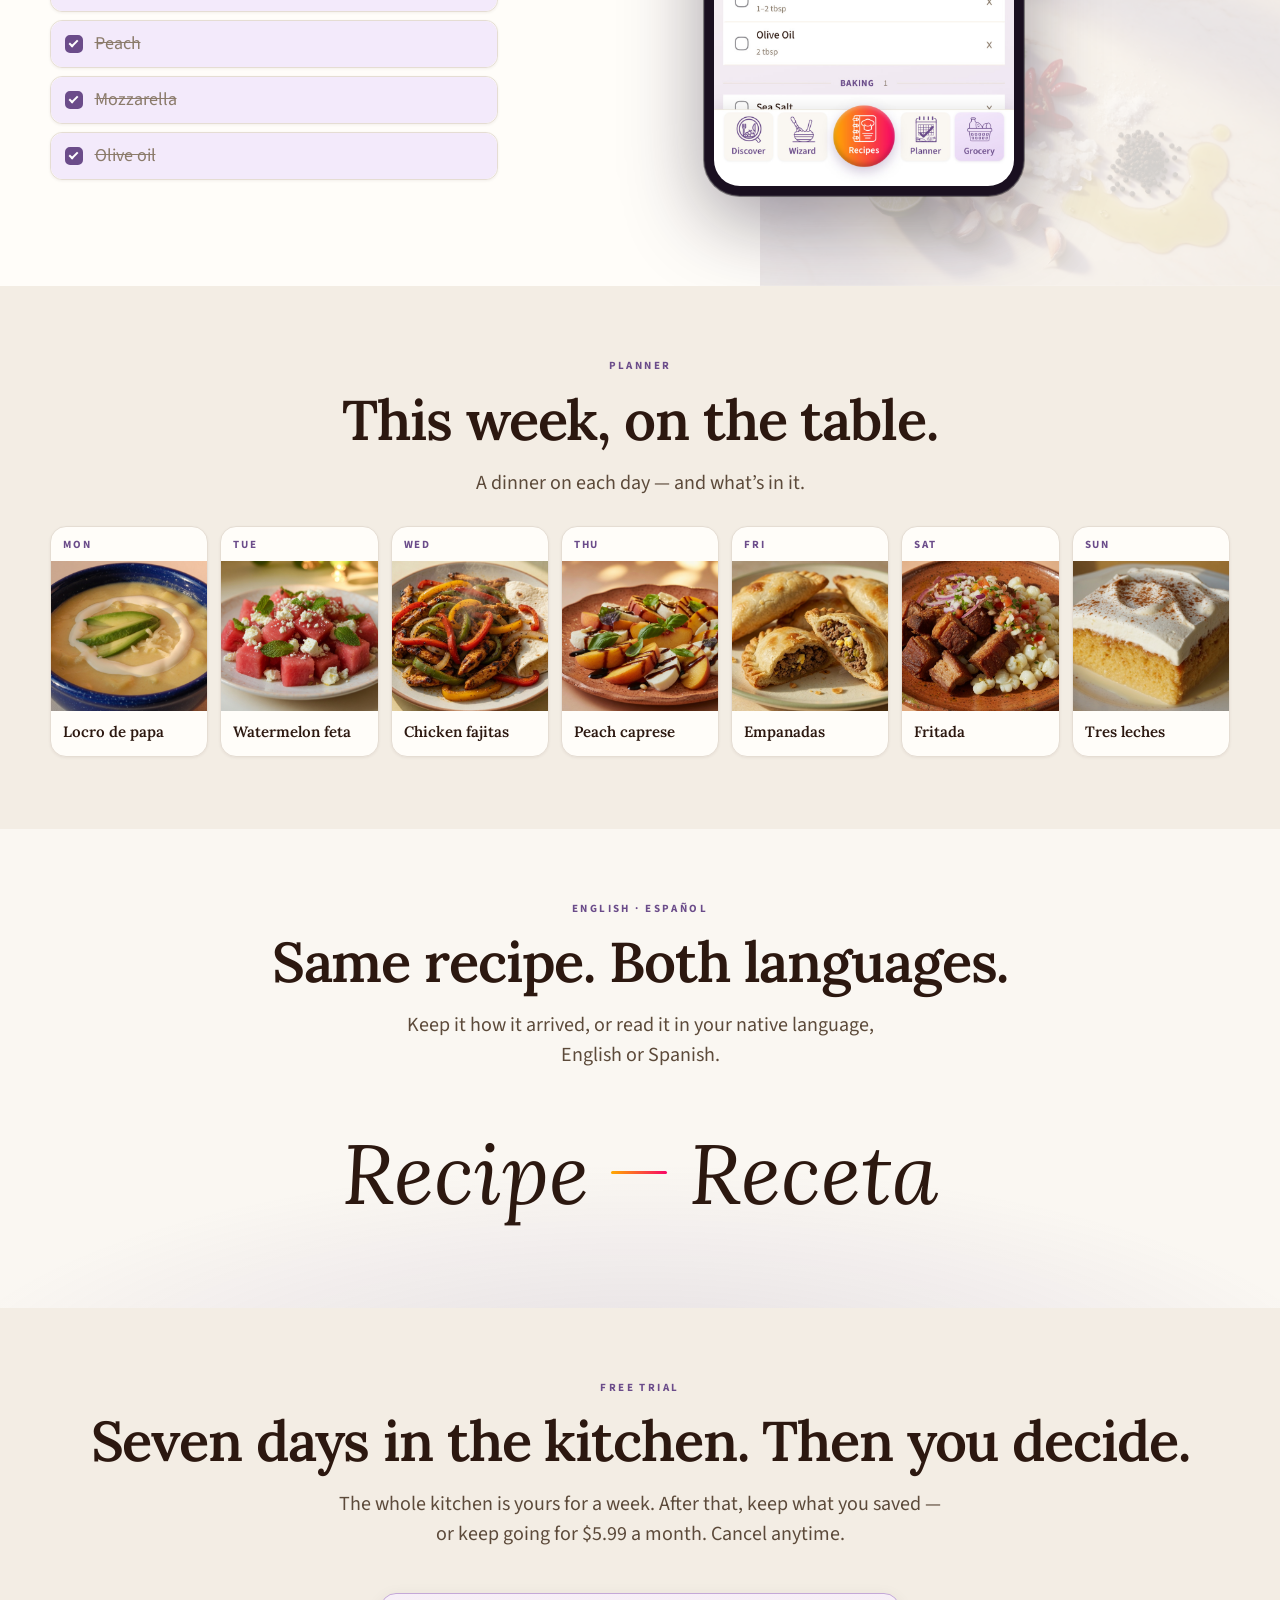
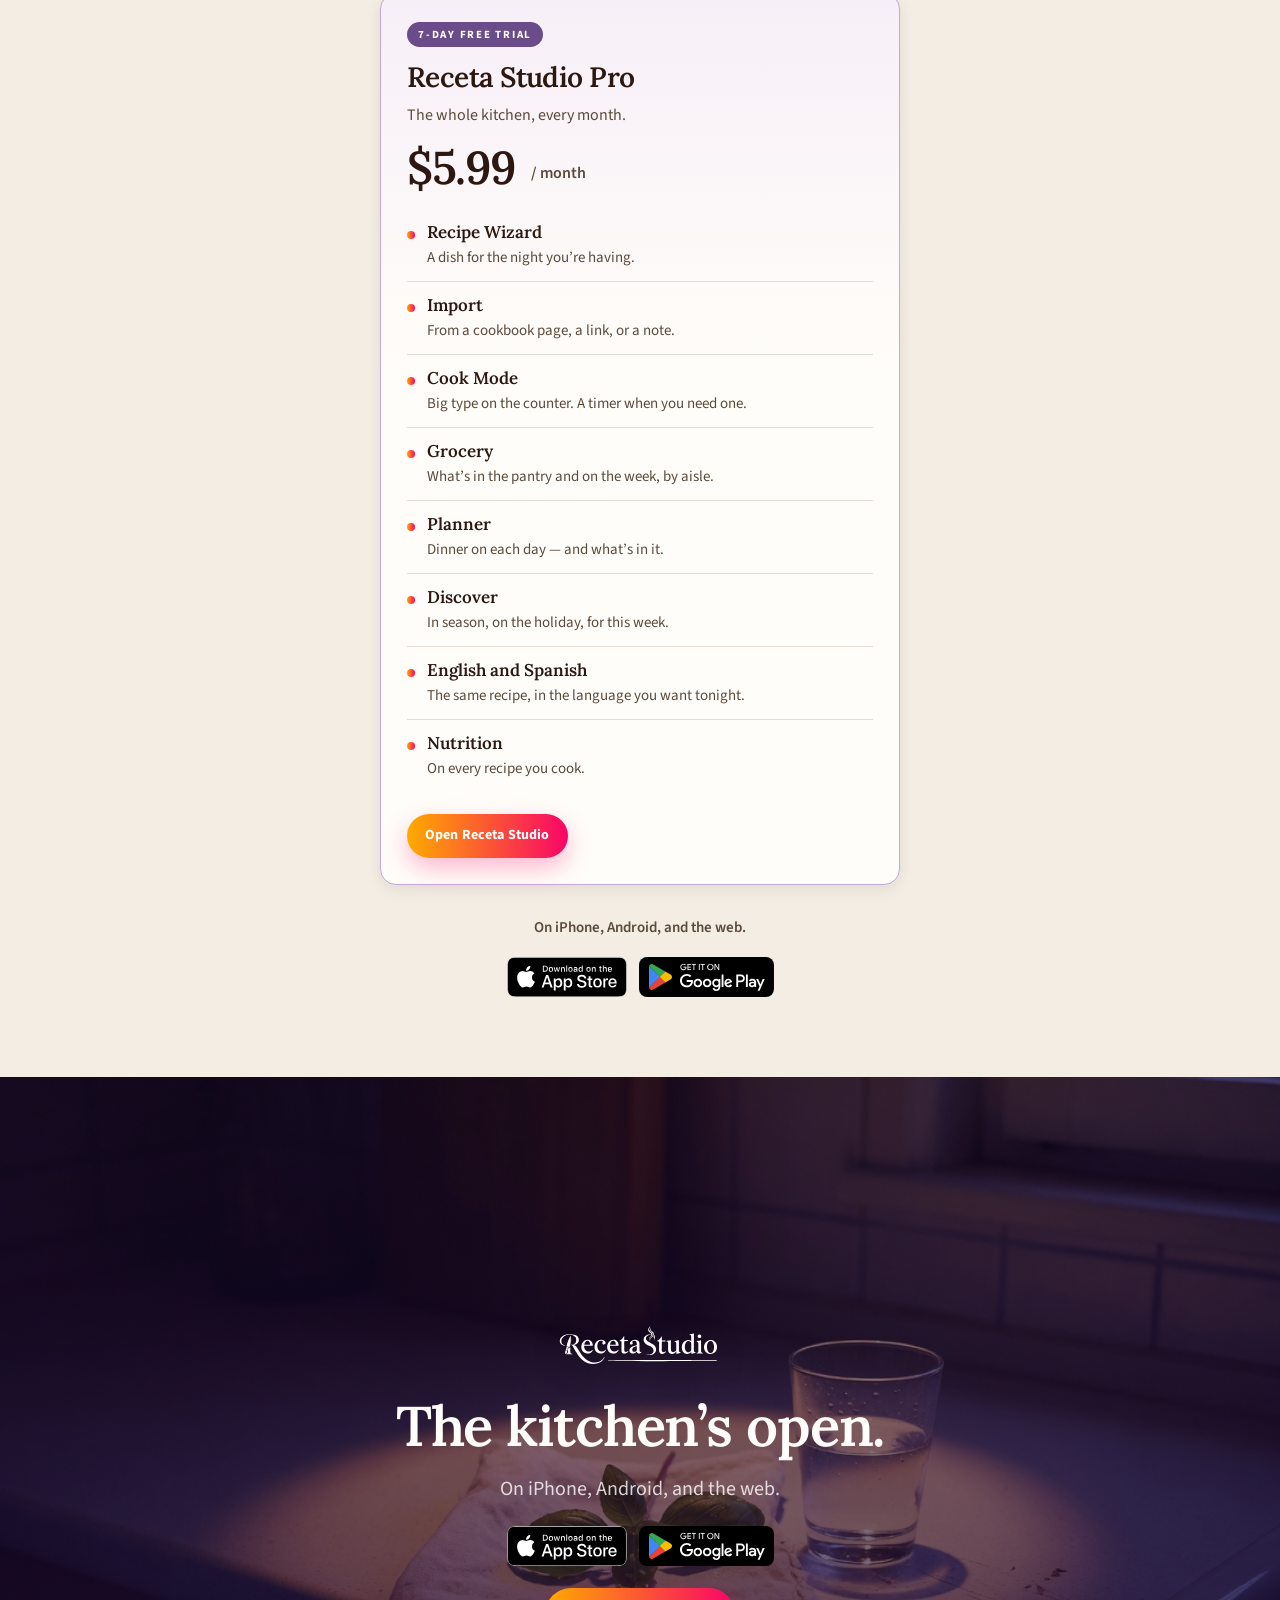
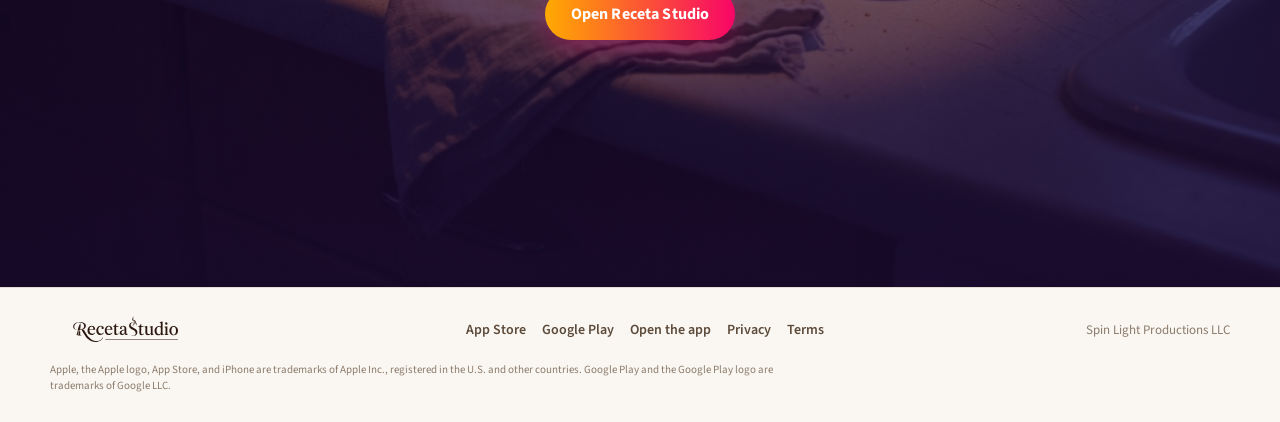
==== commit 39864951: "Cache-bust the Discover screenshot so Labor Day is not stuck behind the old file." ====
--- a/index.html
+++ b/index.html
@@ -30,7 +30,7 @@
   <link rel="preconnect" href="https://fonts.googleapis.com" />
   <link rel="preconnect" href="https://fonts.gstatic.com" crossorigin />
   <link href="https://fonts.googleapis.com/css2?family=Lora:ital,wght@0,500;0,600;0,700;1,500;1,600&family=Source+Sans+3:ital,wght@0,400;0,500;0,600;0,700;1,400&display=swap" rel="stylesheet" />
-  <link rel="stylesheet" href="./css/site.css?v=20260906f" />
+  <link rel="stylesheet" href="./css/site.css?v=20260906g" />
 </head>
 <body class="is-loading">
   <div class="loader" id="loader" aria-hidden="true">
@@ -313,7 +313,7 @@
           <figure class="device device-discover">
             <div class="device-bezel">
               <span class="device-island"></span>
-              <img src="./assets/screens/discover.jpg" alt="Discover: Chimichurri, In Season, and Labor Day." />
+              <img src="./assets/screens/discover.jpg?v=20260906f" alt="Discover: Chimichurri, In Season, and Labor Day." />
             </div>
           </figure>
         </div>
@@ -544,6 +544,6 @@
     </div>
   </footer>
 
-  <script src="./js/site.js?v=20260906f"></script>
+  <script src="./js/site.js?v=20260906g"></script>
 </body>
 </html>
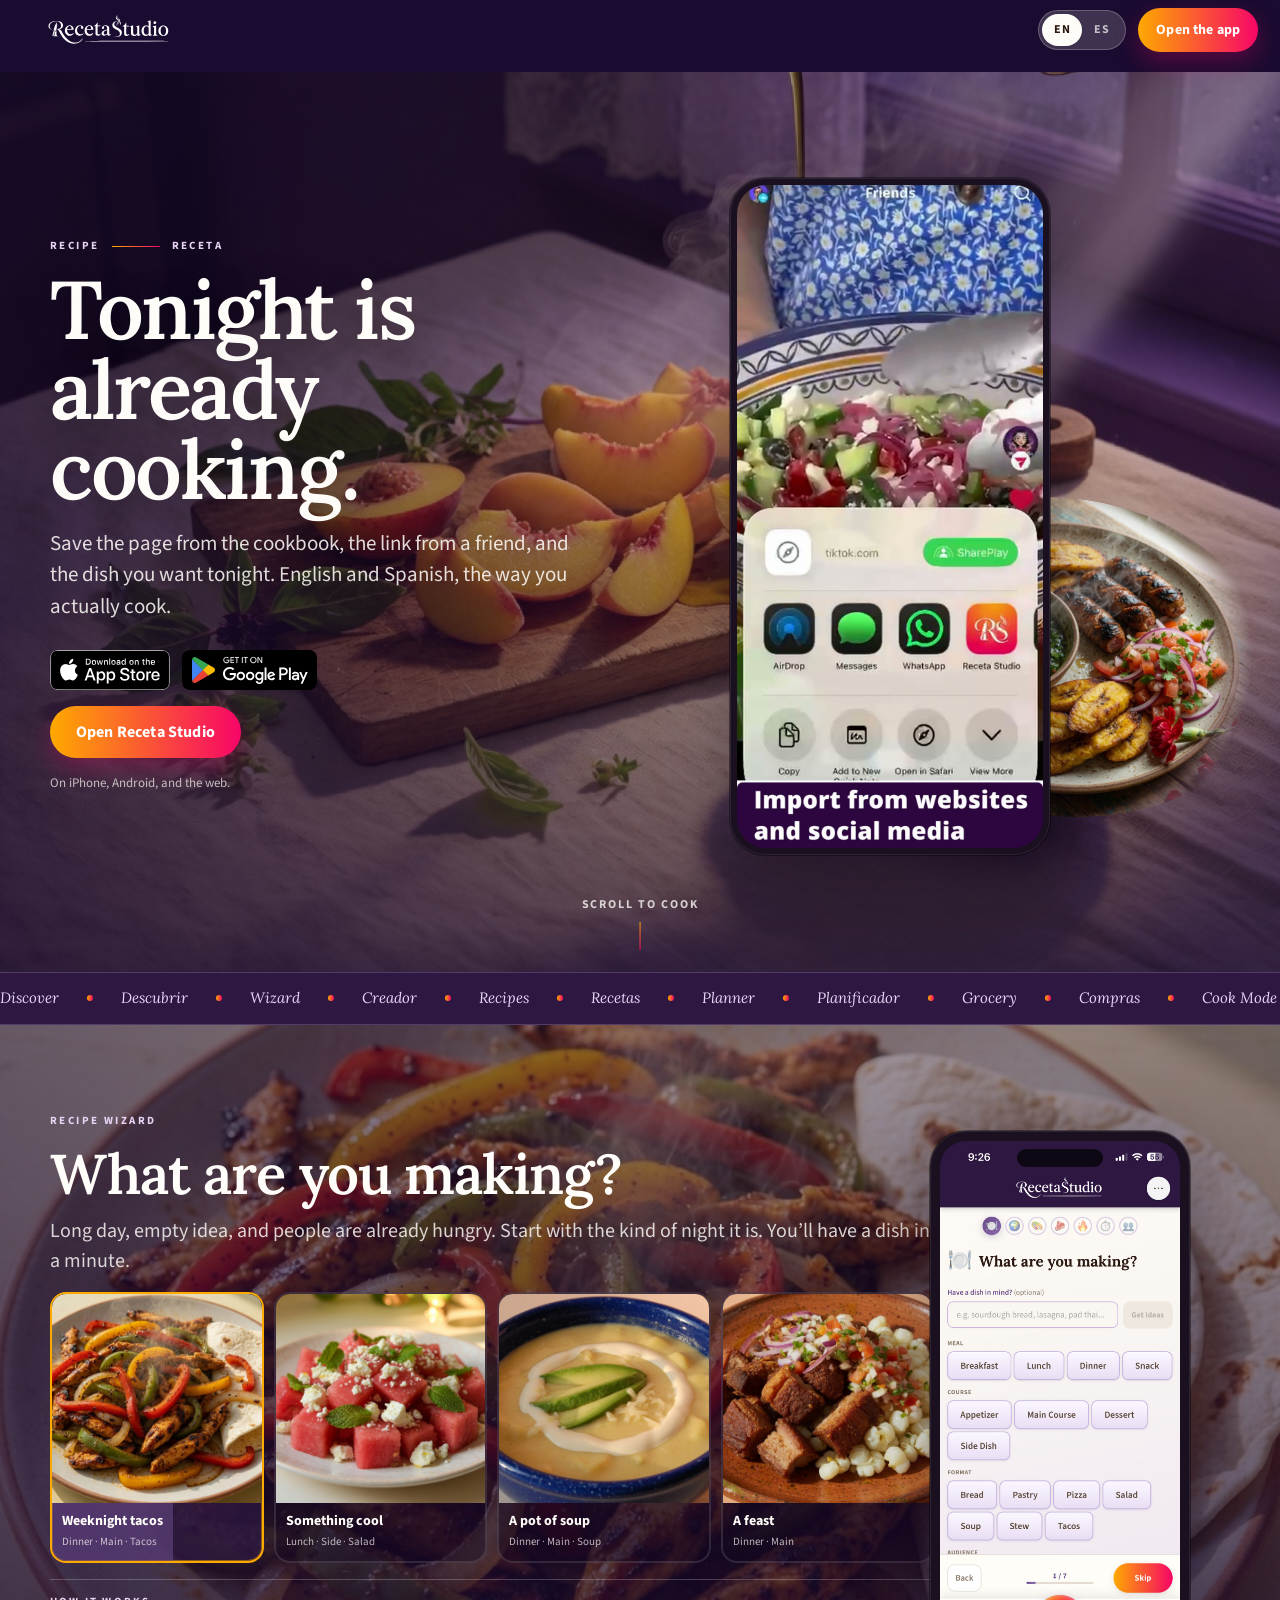
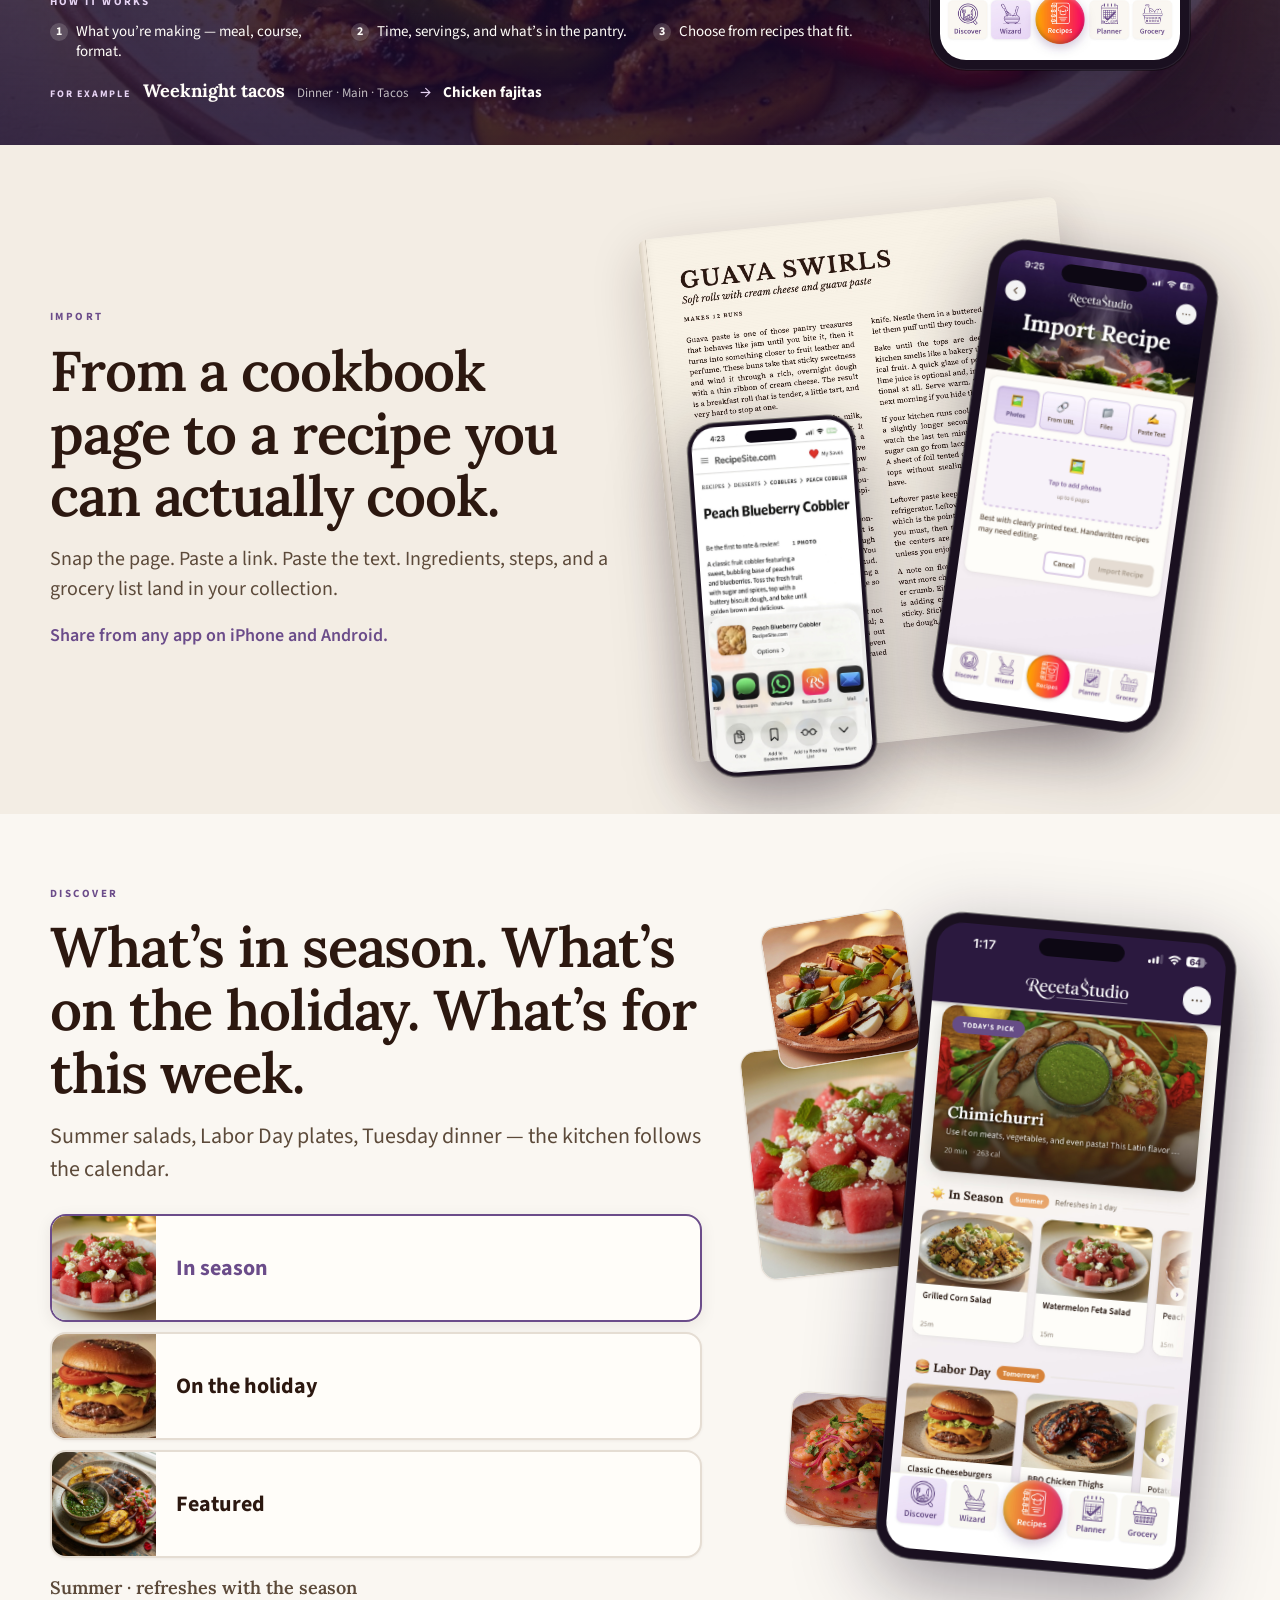
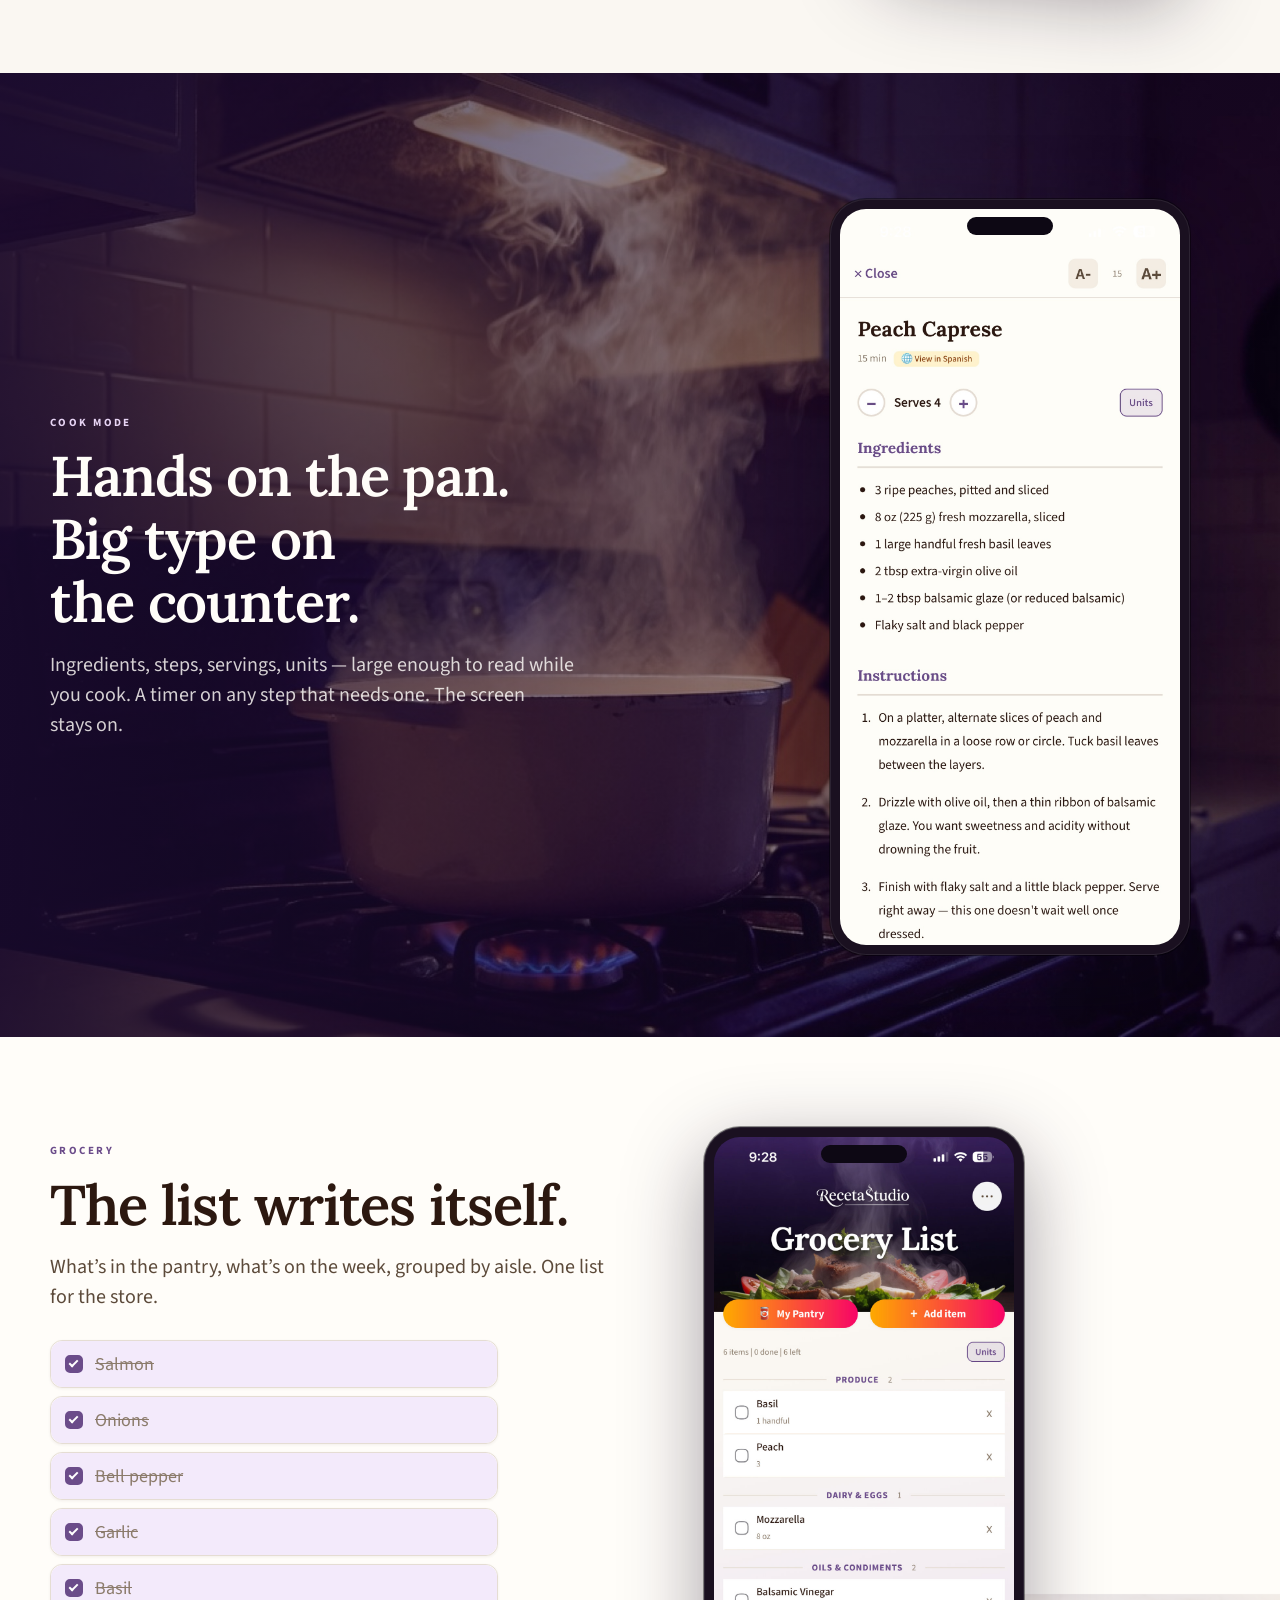
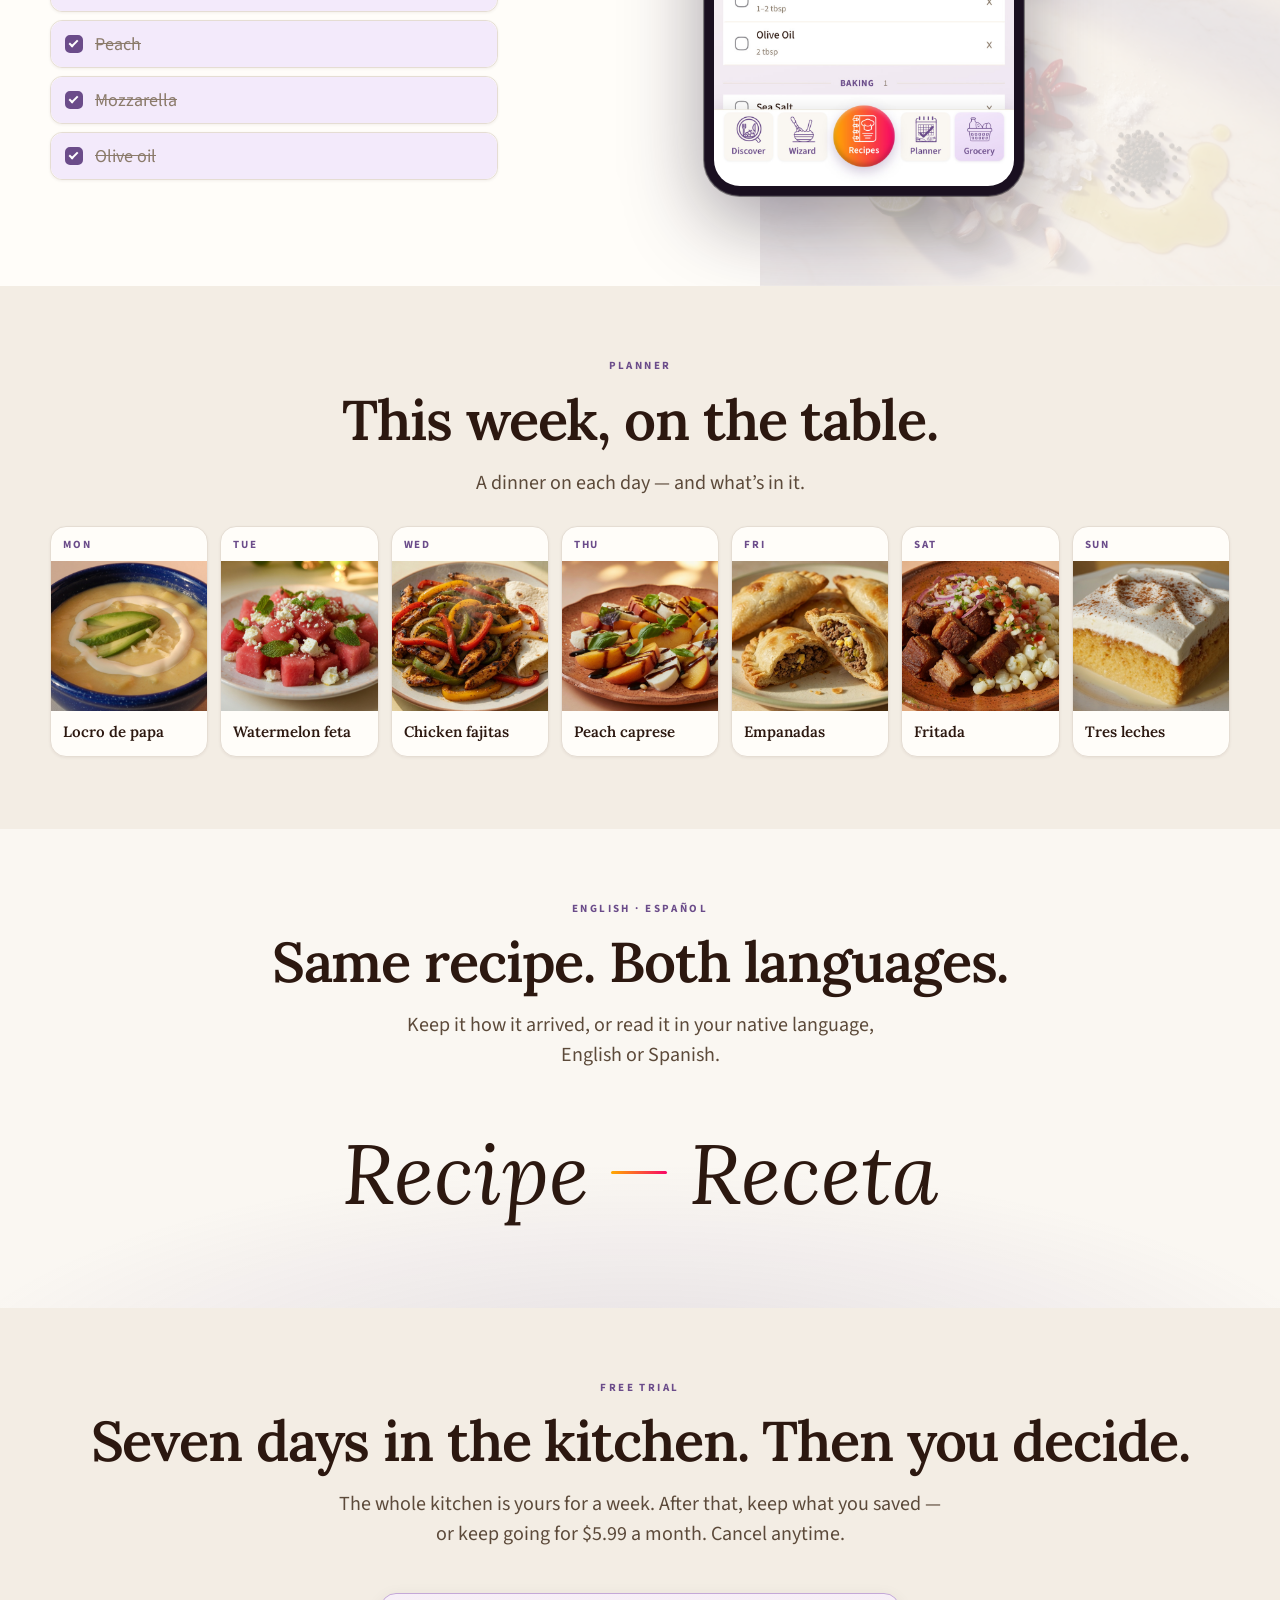
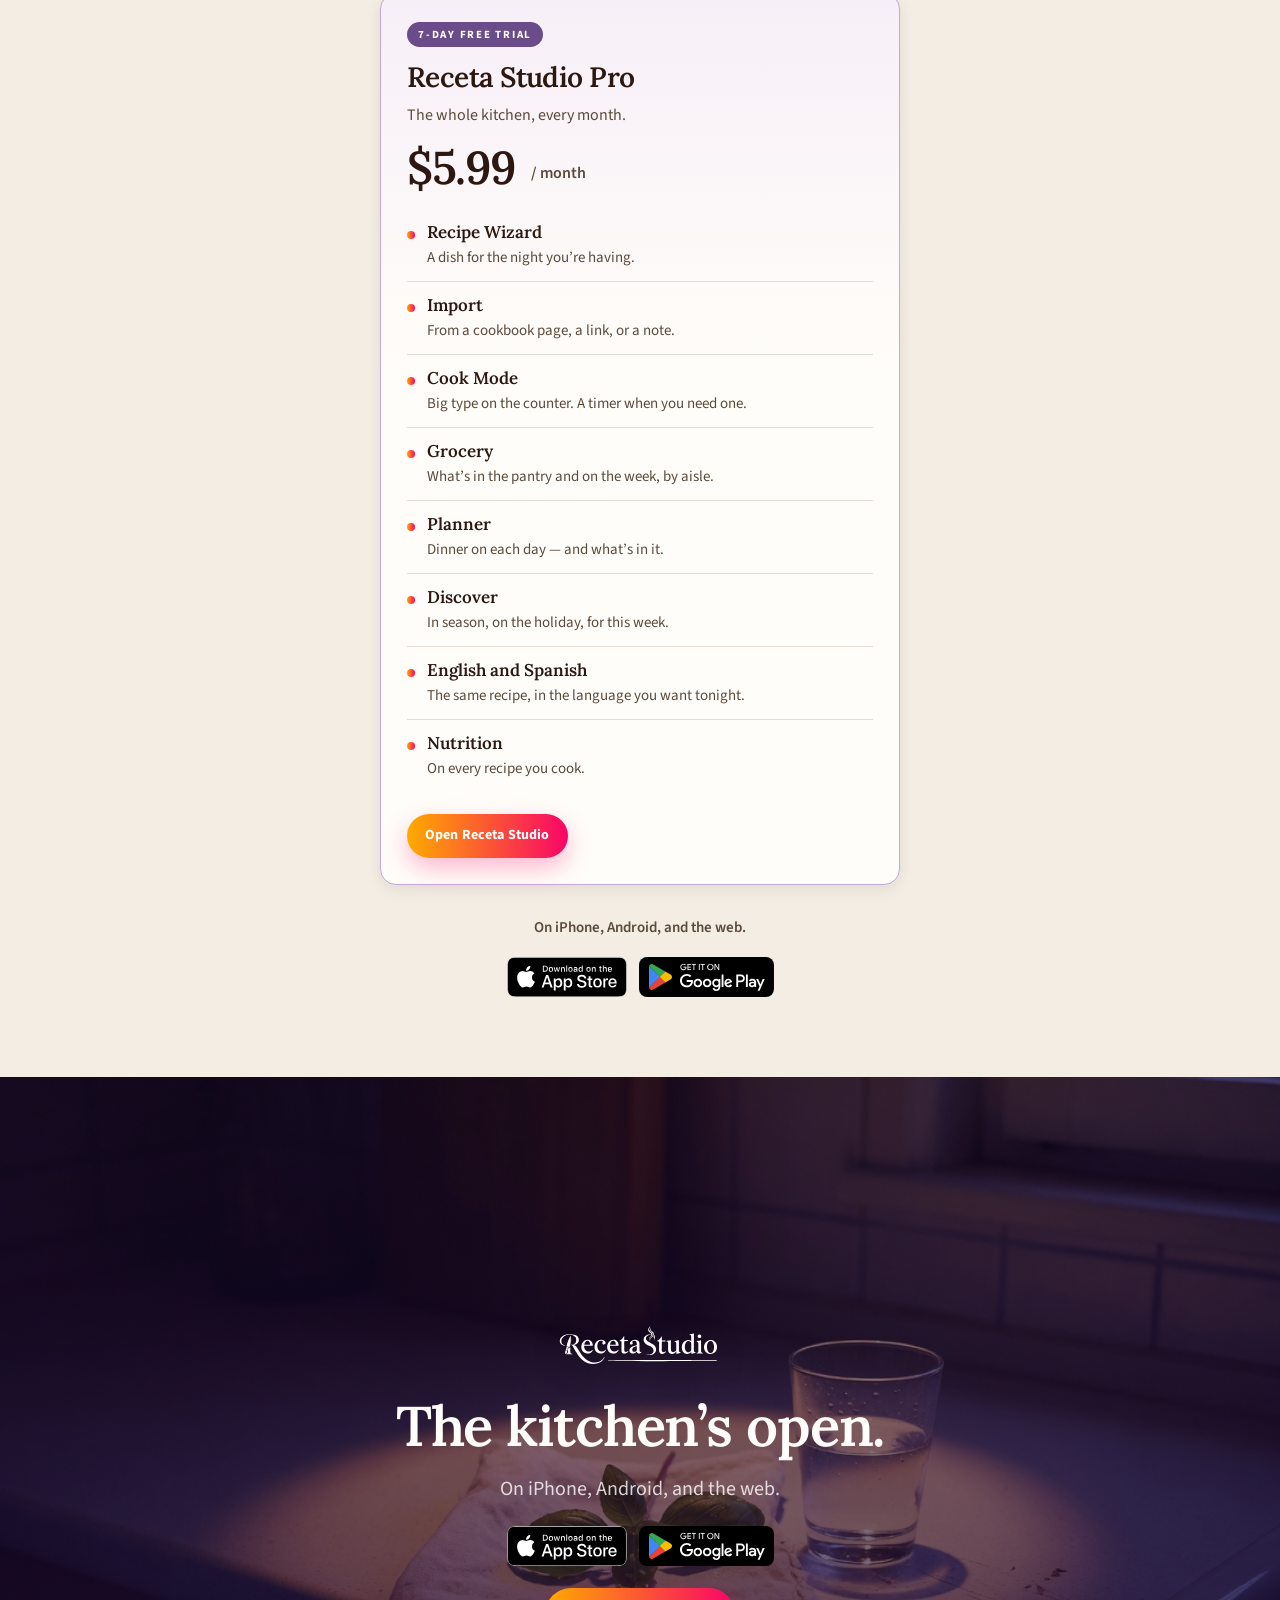
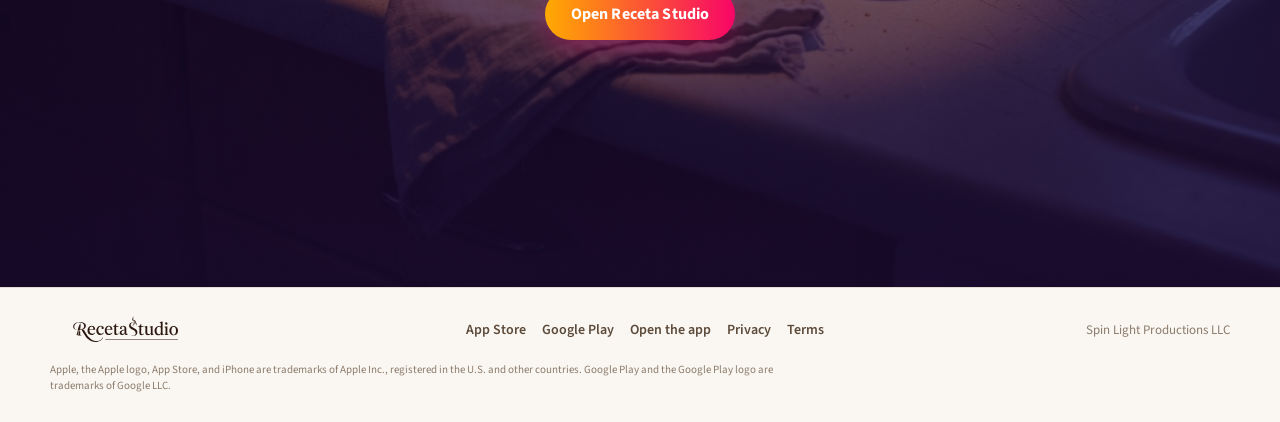
==== commit fe8d6322: "Swap the phones to Spanish when the site is in Spanish. Wizard, Import, Discover, Cook, and Grocery " ====
--- a/index.html
+++ b/index.html
@@ -168,7 +168,7 @@
         <figure class="device device-wizard">
           <div class="device-bezel">
             <span class="device-island"></span>
-            <img src="./assets/screens/wizard.jpg" alt="Recipe Wizard: What are you making? Meal, course, and format chips." />
+            <img data-screen="wizard" src="./assets/screens/wizard.jpg" alt="Recipe Wizard: What are you making? Meal, course, and format chips." />
           </div>
         </figure>
 
@@ -236,7 +236,7 @@
           <figure class="device device-import">
             <div class="device-bezel">
               <span class="device-island"></span>
-              <img src="./assets/screens/import.jpg" alt="Import Recipe: Photos, From URL, Files, or Paste Text." />
+              <img data-screen="import" src="./assets/screens/import.jpg" alt="Import Recipe: Photos, From URL, Files, or Paste Text." />
             </div>
           </figure>
           <figure class="device device-share">
@@ -294,8 +294,8 @@
               <figcaption>BBQ chicken</figcaption>
             </figure>
             <figure class="rail-card plate-3" data-band="holiday">
-              <img src="./assets/food/grilled-corn.jpg" alt="Grilled corn salad" />
-              <figcaption>Grilled corn</figcaption>
+              <img src="./assets/food/potato-salad.jpg" alt="Potato salad" />
+              <figcaption>Potato salad</figcaption>
             </figure>
             <figure class="rail-card plate-1" data-band="featured">
               <img src="./assets/atmosphere/chimichurri.jpg" alt="Chimichurri plate" />
@@ -313,7 +313,7 @@
           <figure class="device device-discover">
             <div class="device-bezel">
               <span class="device-island"></span>
-              <img src="./assets/screens/discover.jpg?v=20260906f" alt="Discover: Chimichurri, In Season, and Labor Day." />
+              <img data-screen="discover" src="./assets/screens/discover.jpg?v=20260906g" alt="Discover: Chimichurri, In Season, and Labor Day." />
             </div>
           </figure>
         </div>
@@ -334,7 +334,7 @@
         <figure class="device">
           <div class="device-bezel">
             <span class="device-island"></span>
-            <img src="./assets/screens/cook.jpg" alt="Cook Mode for Peach Caprese: bigger type, servings, units, ingredients, and steps." />
+            <img data-screen="cook" src="./assets/screens/cook.jpg" alt="Cook Mode for Peach Caprese: bigger type, servings, units, ingredients, and steps." />
           </div>
         </figure>
       </div>
@@ -363,7 +363,7 @@
         <figure class="device">
           <div class="device-bezel">
             <span class="device-island"></span>
-            <img src="./assets/screens/grocery.jpg" alt="Grocery list with pantry items and shopping list." />
+            <img data-screen="grocery" src="./assets/screens/grocery.jpg" alt="Grocery list with pantry items and shopping list." />
           </div>
         </figure>
       </div>
@@ -544,6 +544,6 @@
     </div>
   </footer>
 
-  <script src="./js/site.js?v=20260906g"></script>
+  <script src="./js/site.js?v=20260906h"></script>
 </body>
 </html>
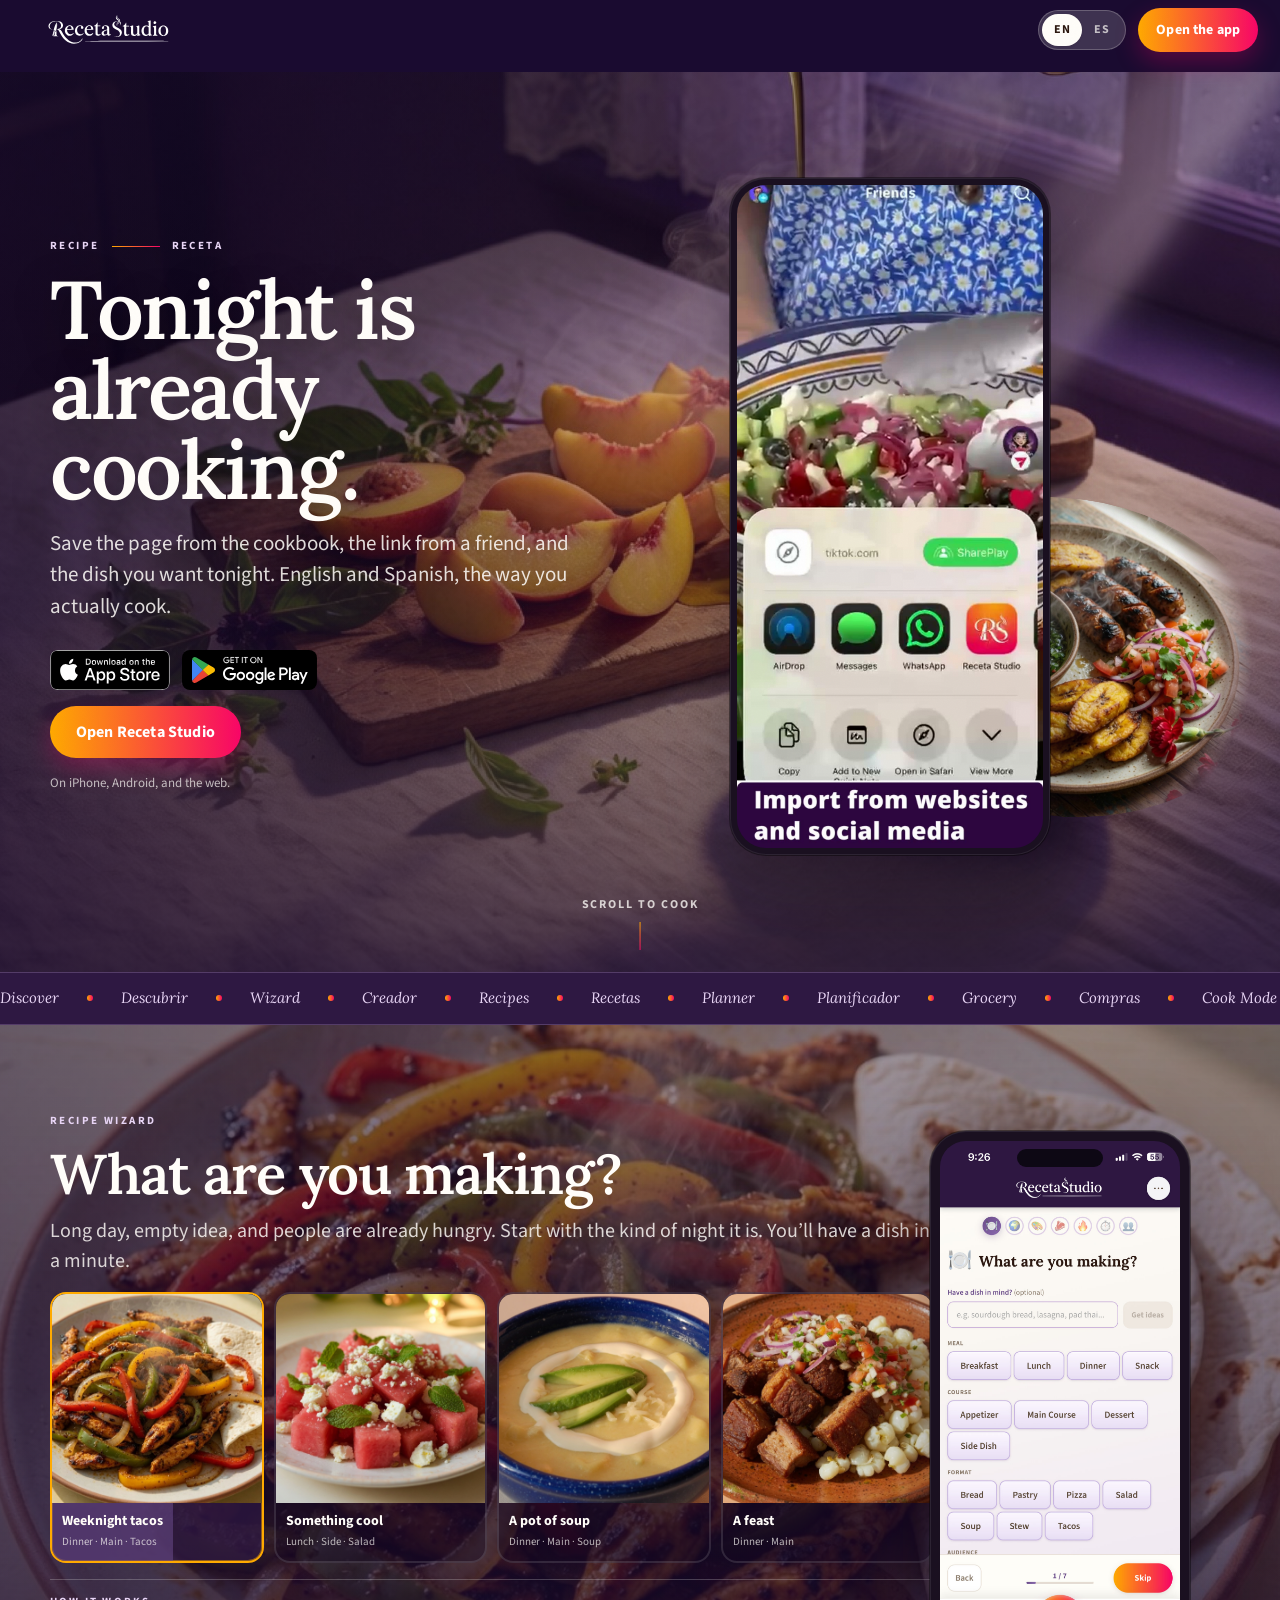
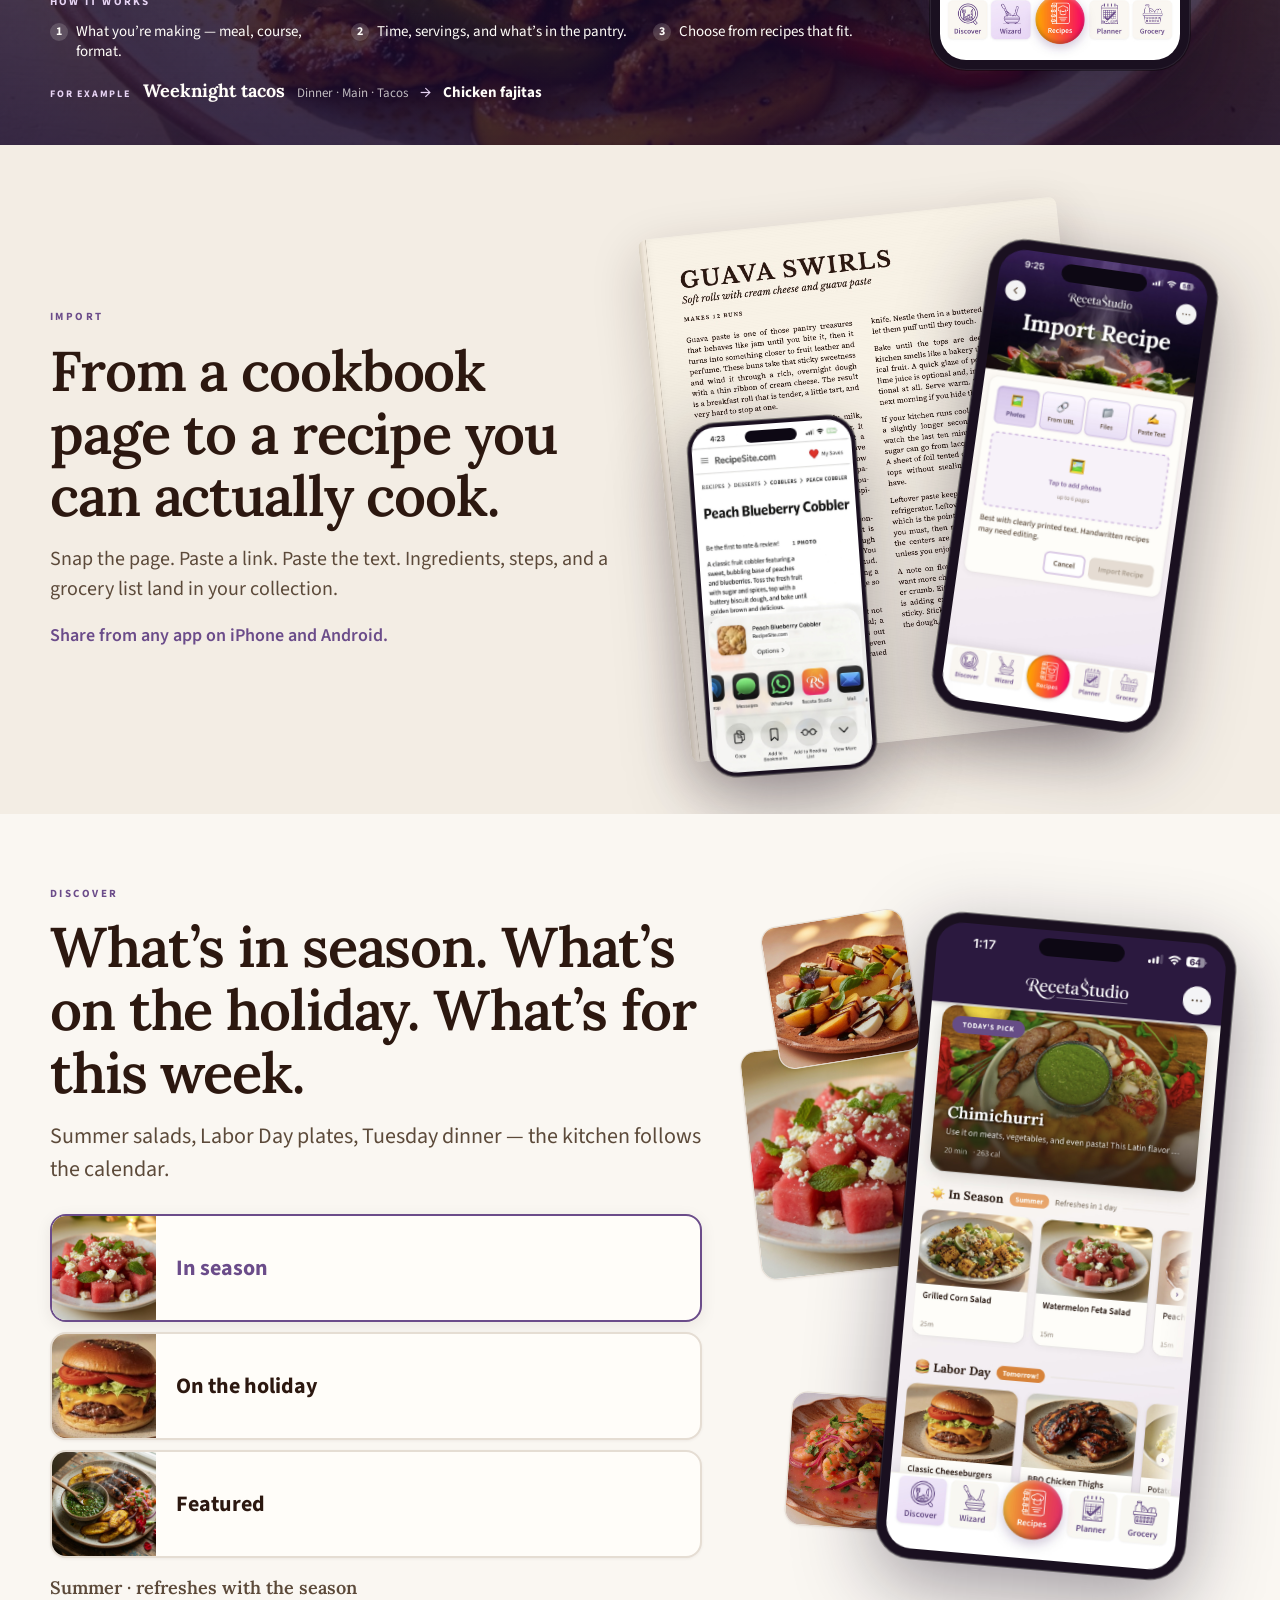
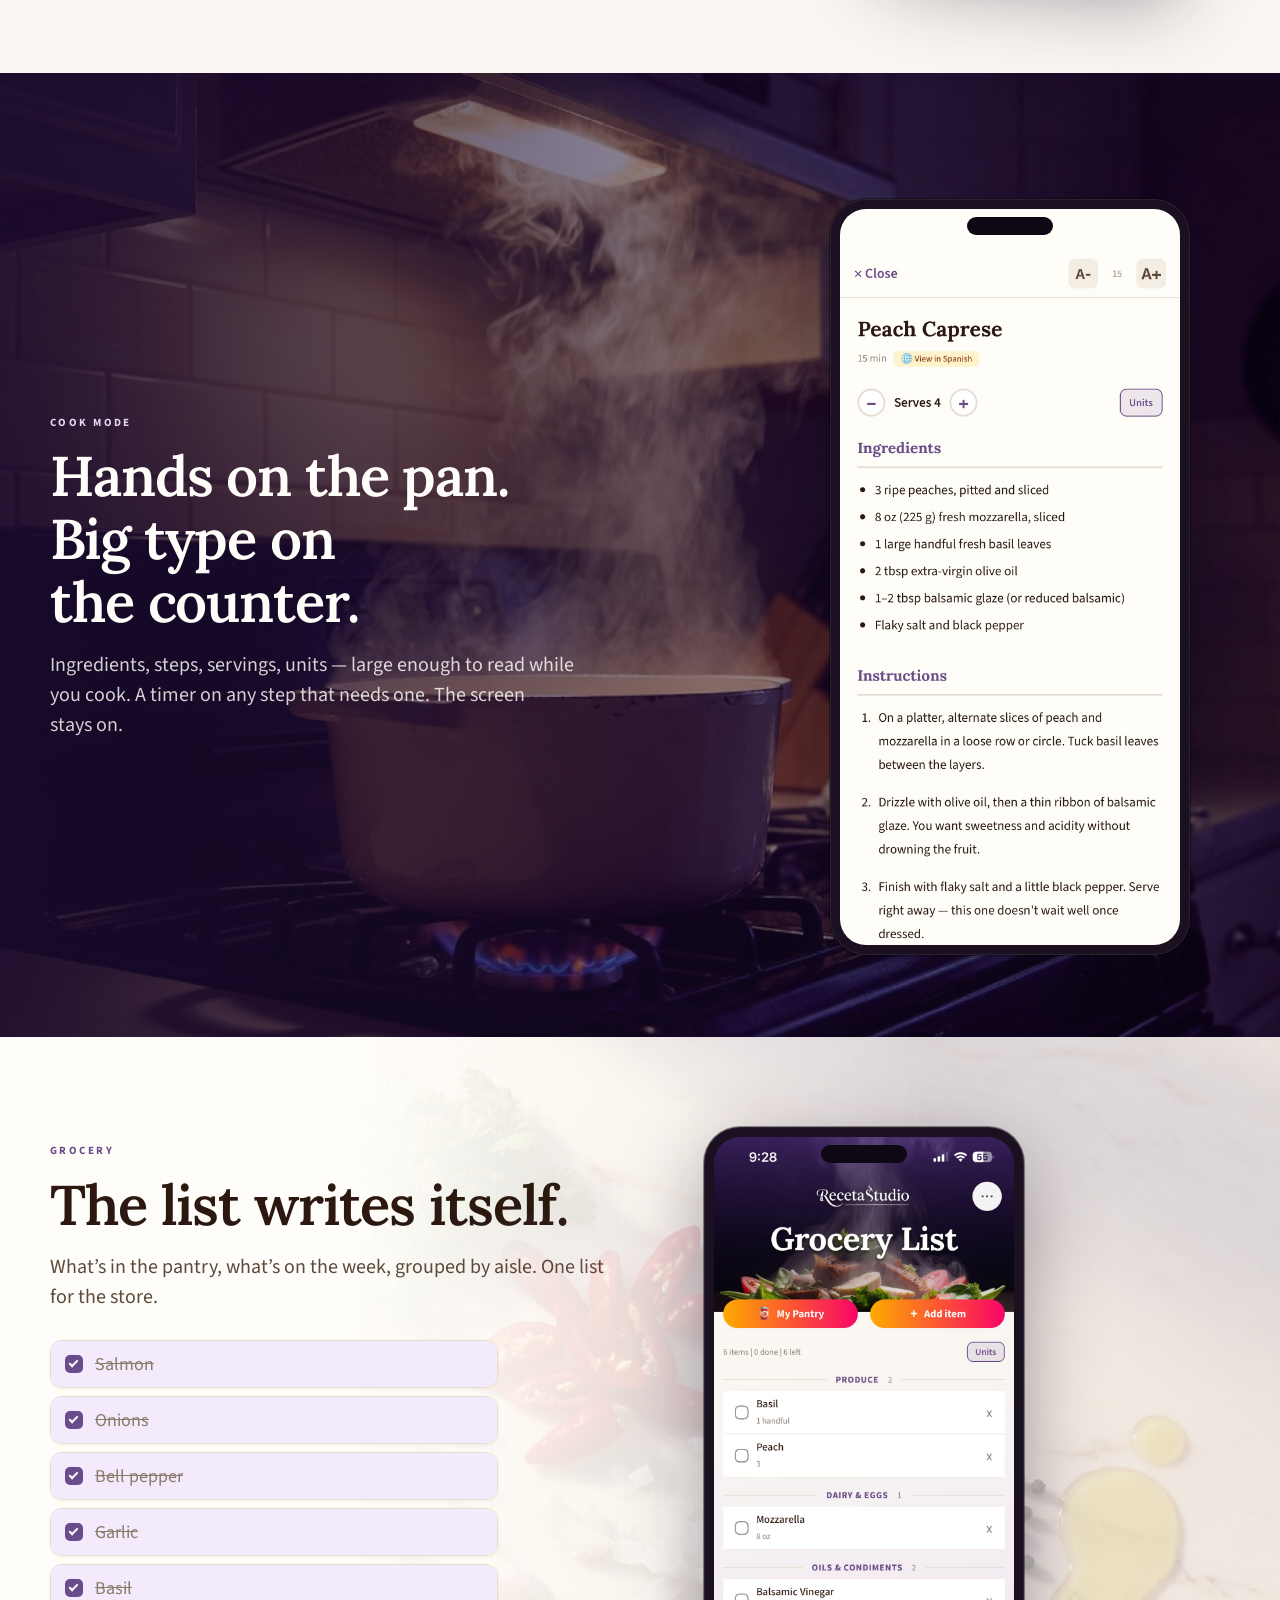
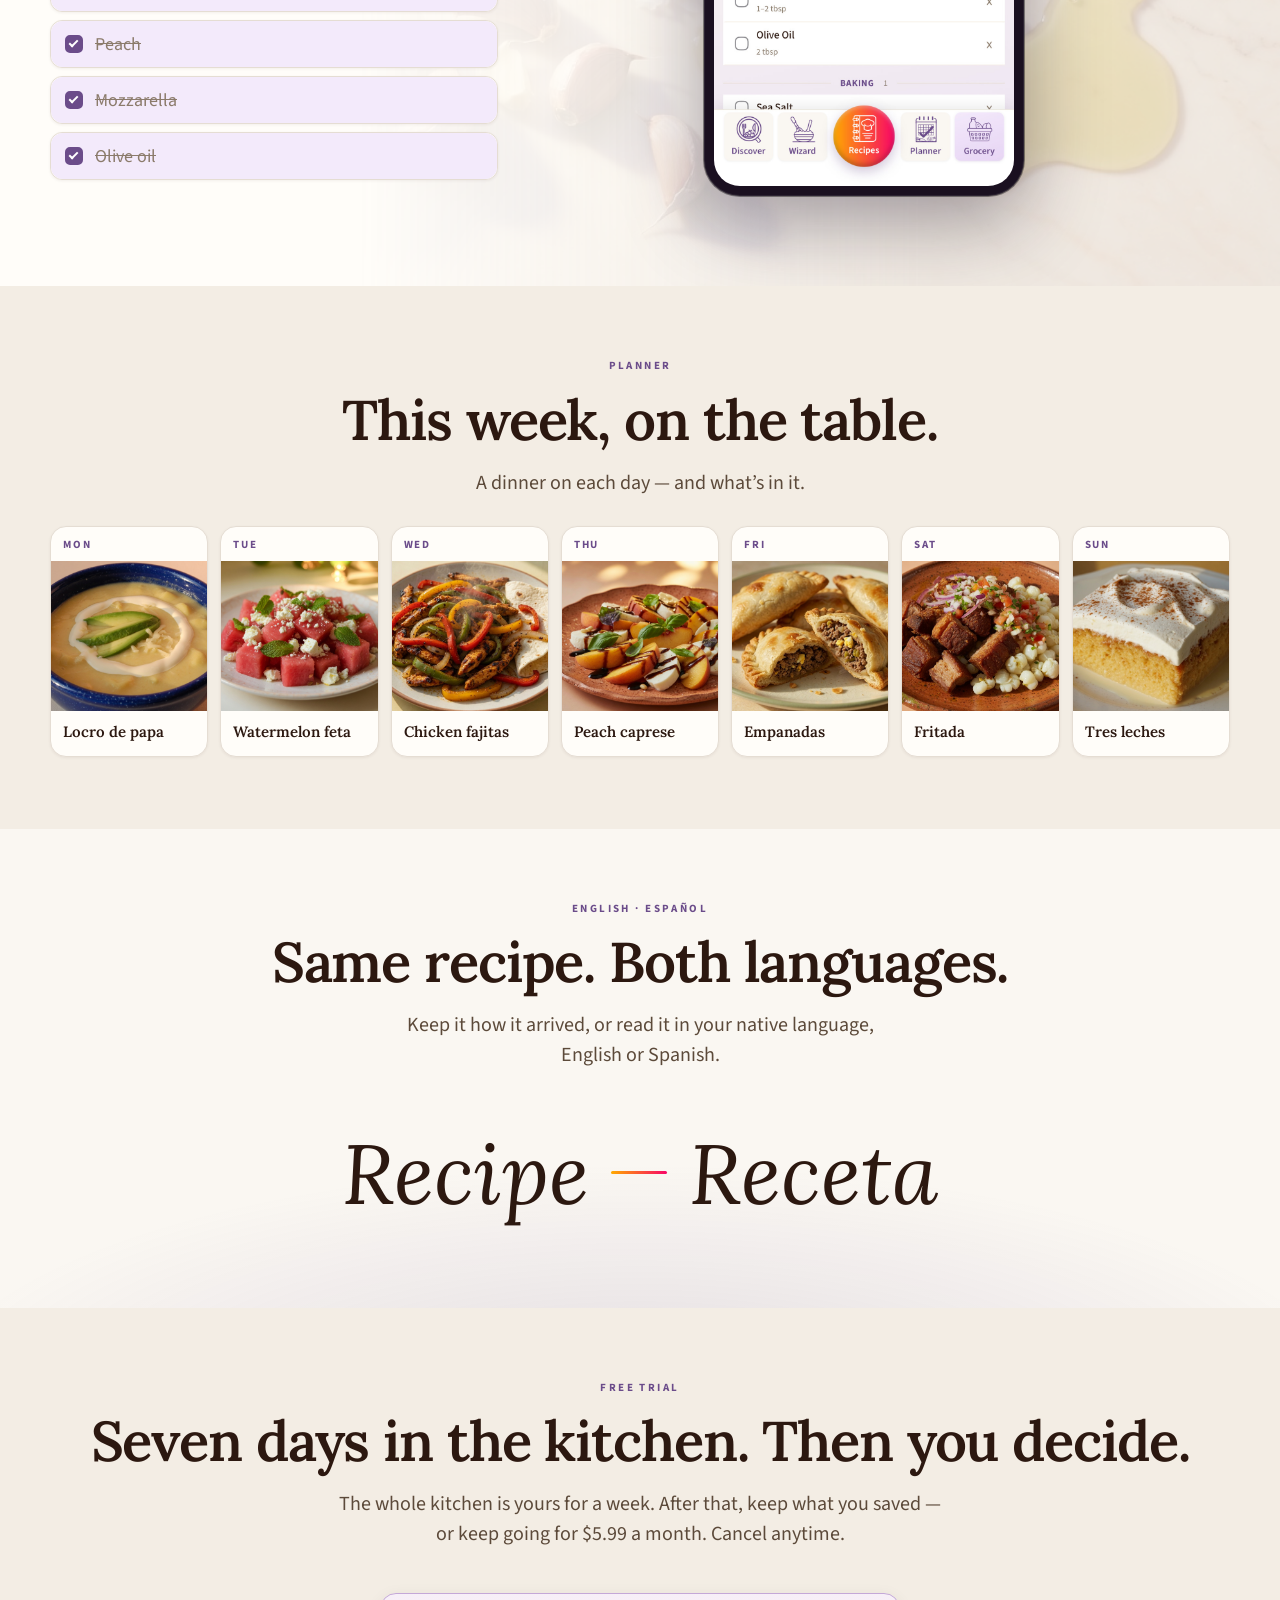
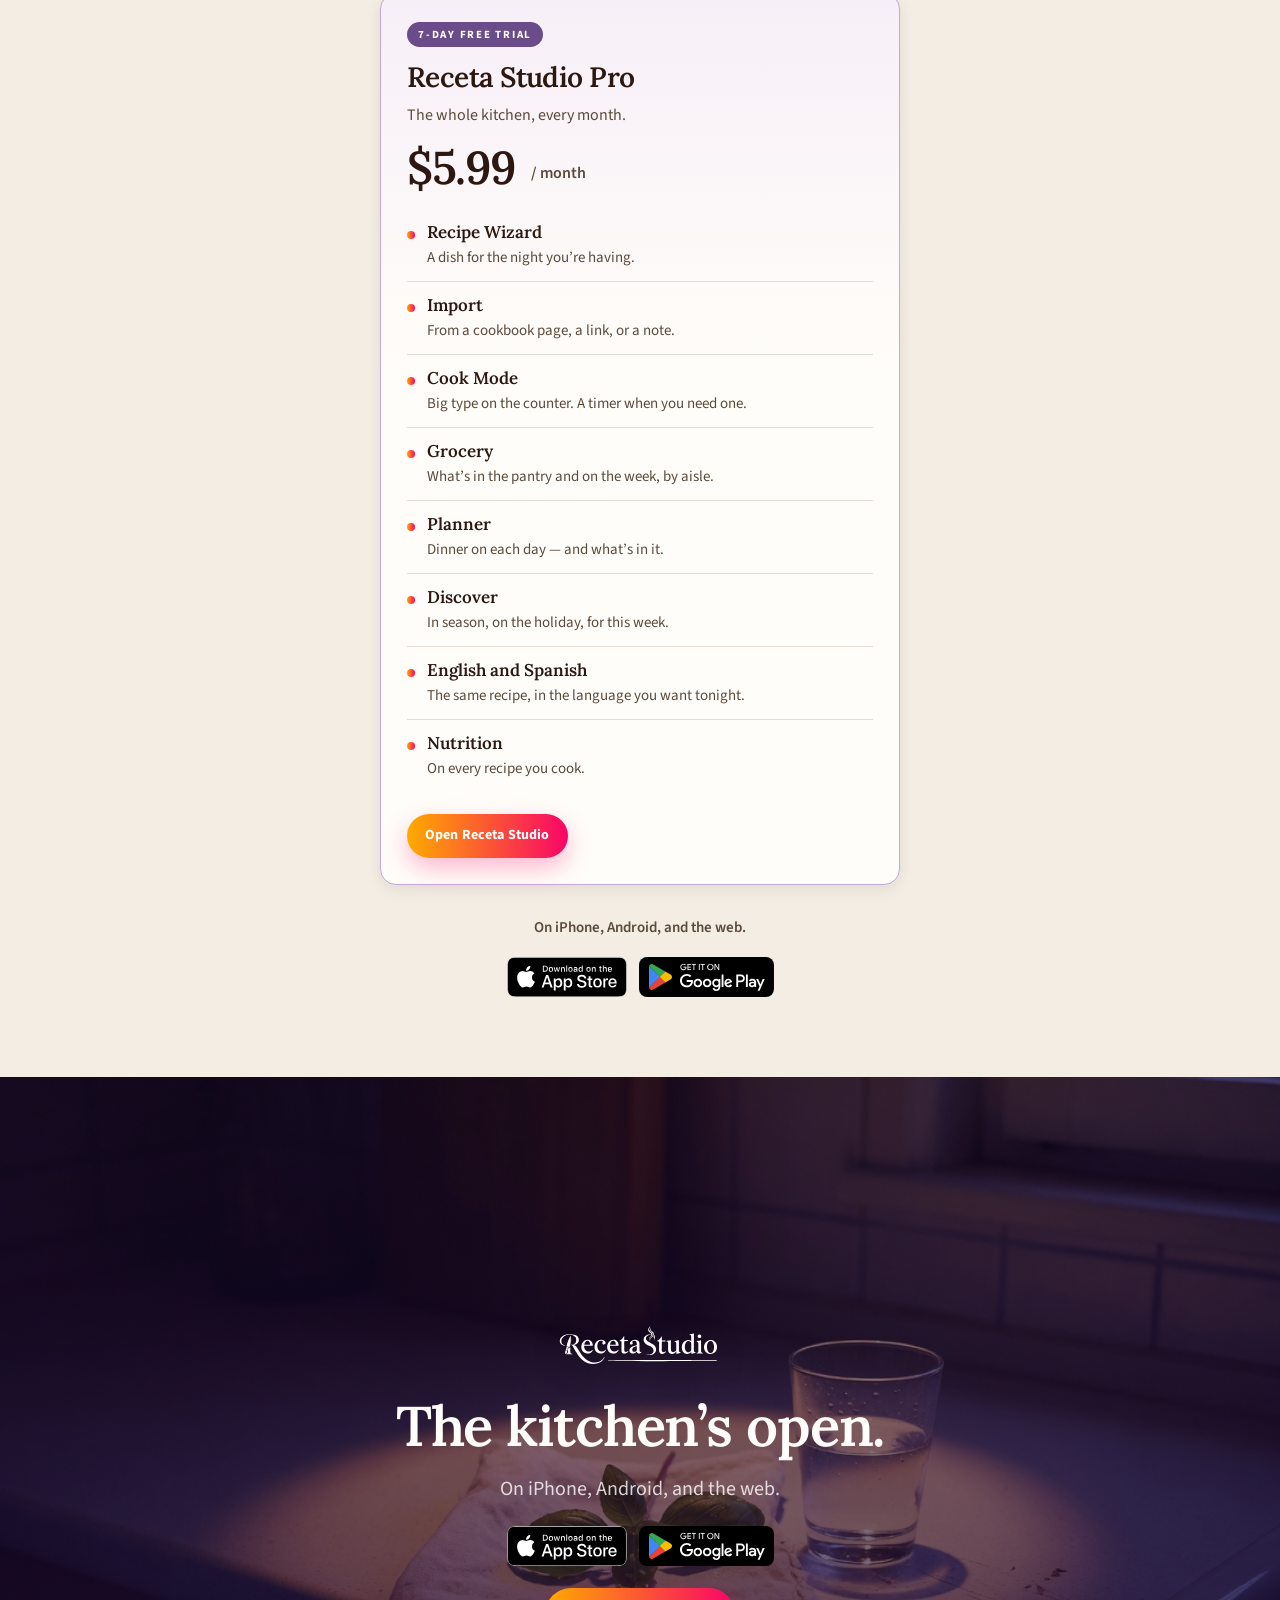
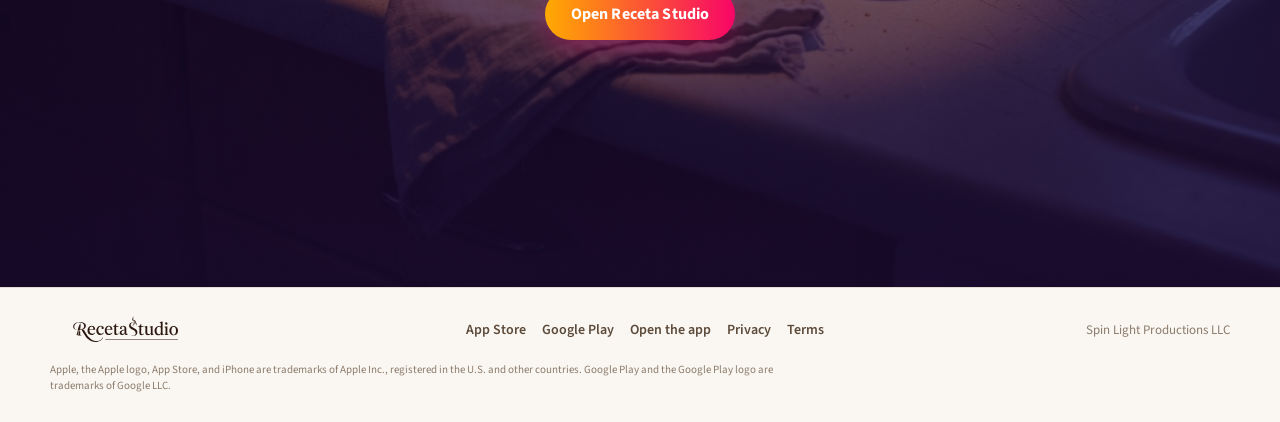
==== commit 7a9bf4a4: "Fade the grocery ingredients across the section instead of cropping them in a strip. The still life " ====
--- a/index.html
+++ b/index.html
@@ -3,34 +3,50 @@
 <head>
   <meta charset="utf-8" />
   <meta name="viewport" content="width=device-width, initial-scale=1, viewport-fit=cover" />
+  <base href="/" />
   <title>Receta Studio — Recipe, meet Receta</title>
   <meta name="description" content="Save the page from the cookbook, the link from a friend, and the dish you want tonight. Receta Studio is a bilingual kitchen for English and Spanish home cooks — now on the App Store, Google Play, and the web." />
   <meta name="theme-color" content="#1a0b30" />
   <meta name="apple-mobile-web-app-status-bar-style" content="black" />
   <meta name="color-scheme" content="dark" />
   <link rel="canonical" href="https://recetastudio.com/" />
-  <link rel="preload" as="image" href="./assets/atmosphere/hero-dusk.jpg" media="(min-width: 721px)" />
-  <link rel="preload" as="image" href="./assets/atmosphere/hero-steam.jpg" media="(max-width: 720px)" />
+  <link rel="alternate" hreflang="en-US" href="https://recetastudio.com/" />
+  <link rel="alternate" hreflang="en" href="https://recetastudio.com/" />
+  <link rel="alternate" hreflang="es-419" href="https://recetastudio.com/es/" />
+  <link rel="alternate" hreflang="es" href="https://recetastudio.com/es/" />
+  <link rel="alternate" hreflang="x-default" href="https://recetastudio.com/" />
+  <link rel="preload" as="image" href="/assets/atmosphere/hero-dusk.jpg" media="(min-width: 721px)" />
+  <link rel="preload" as="image" href="/assets/atmosphere/hero-steam.jpg" media="(max-width: 720px)" />
 
   <meta property="og:type" content="website" />
   <meta property="og:site_name" content="Receta Studio" />
+  <meta property="og:locale" content="en_US" />
+  <meta property="og:locale:alternate" content="es_419" />
   <meta property="og:title" content="Receta Studio — Recipe, meet Receta" />
   <meta property="og:description" content="Two languages. One kitchen. Now on the App Store, Google Play, and the web." />
-  <meta property="og:image" content="https://recetastudio.com/assets/atmosphere/chimichurri.jpg" />
+  <meta property="og:image" content="https://recetastudio.com/assets/brand/og-card.jpg" />
+  <meta property="og:image:width" content="1200" />
+  <meta property="og:image:height" content="630" />
+  <meta property="og:image:alt" content="A plate of chimichurri, plantains, and grilled sausage." />
   <meta property="og:url" content="https://recetastudio.com/" />
   <meta name="twitter:card" content="summary_large_image" />
-  <meta name="twitter:title" content="Receta Studio" />
+  <meta name="twitter:title" content="Receta Studio — Recipe, meet Receta" />
   <meta name="twitter:description" content="Two languages. One kitchen. Now on the App Store, Google Play, and the web." />
-  <meta name="twitter:image" content="https://recetastudio.com/assets/atmosphere/chimichurri.jpg" />
-
-  <link rel="icon" type="image/png" sizes="32x32" href="./assets/brand/favicon-32.png" />
-  <link rel="icon" type="image/png" sizes="16x16" href="./assets/brand/favicon-16.png" />
-  <link rel="apple-touch-icon" href="./assets/brand/apple-touch-icon.png" />
+  <meta name="twitter:image" content="https://recetastudio.com/assets/brand/og-card.jpg" />
+  <meta name="twitter:image:alt" content="A plate of chimichurri, plantains, and grilled sausage." />
+
+  <script type="application/ld+json" id="schema">
+  {"@context":"https://schema.org","@graph":[{"@type":"Organization","@id":"https://recetastudio.com/#org","name":"Spin Light Productions LLC","url":"https://recetastudio.com/","logo":"https://recetastudio.com/assets/brand/icon.png"},{"@type":"WebSite","@id":"https://recetastudio.com/#website","url":"https://recetastudio.com/","name":"Receta Studio","inLanguage":["en-US","es-419"],"publisher":{"@id":"https://recetastudio.com/#org"}},{"@type":"SoftwareApplication","@id":"https://recetastudio.com/#app","name":"Receta Studio","applicationCategory":"LifestyleApplication","operatingSystem":"iOS, Android, Web","url":"https://recetastudio.com/","image":"https://recetastudio.com/assets/brand/og-card.jpg","description":"Save the page from the cookbook, the link from a friend, and the dish you want tonight. Receta Studio is a bilingual kitchen for English and Spanish home cooks — now on the App Store, Google Play, and the web.","inLanguage":["en-US","es-419"],"offers":{"@type":"Offer","price":"5.99","priceCurrency":"USD"},"author":{"@id":"https://recetastudio.com/#org"},"downloadUrl":["https://apps.apple.com/app/receta-studio/id6775508328","https://play.google.com/store/apps/details?id=com.spinlightproductions.recetastudio","https://app.recetastudio.com"],"sameAs":["https://apps.apple.com/app/receta-studio/id6775508328","https://play.google.com/store/apps/details?id=com.spinlightproductions.recetastudio"]}]}
+  </script>
+
+  <link rel="icon" type="image/png" sizes="32x32" href="/assets/brand/favicon-32.png" />
+  <link rel="icon" type="image/png" sizes="16x16" href="/assets/brand/favicon-16.png" />
+  <link rel="apple-touch-icon" href="/assets/brand/apple-touch-icon.png" />
 
   <link rel="preconnect" href="https://fonts.googleapis.com" />
   <link rel="preconnect" href="https://fonts.gstatic.com" crossorigin />
   <link href="https://fonts.googleapis.com/css2?family=Lora:ital,wght@0,500;0,600;0,700;1,500;1,600&family=Source+Sans+3:ital,wght@0,400;0,500;0,600;0,700;1,400&display=swap" rel="stylesheet" />
-  <link rel="stylesheet" href="./css/site.css?v=20260906g" />
+  <link rel="stylesheet" href="/css/site.css?v=20260906j" />
 </head>
 <body class="is-loading">
   <div class="loader" id="loader" aria-hidden="true">
@@ -544,6 +560,6 @@
     </div>
   </footer>
 
-  <script src="./js/site.js?v=20260906h"></script>
+  <script src="/js/site.js?v=20260906i"></script>
 </body>
 </html>
--- a/css/site.css
+++ b/css/site.css
@@ -1030,13 +1030,19 @@
 .grocery { background: var(--white); }
 .grocery-media {
   position: absolute;
-  inset: auto 0 0 auto;
-  width: min(46%, 520px);
-  opacity: 0.18;
+  inset: 0;
   pointer-events: none;
   transform: translateZ(0);
-}
-.grocery-media img { width: 100%; height: 100%; object-fit: cover; }
+  -webkit-mask-image: linear-gradient(90deg, transparent 28%, #000 72%);
+  mask-image: linear-gradient(90deg, transparent 28%, #000 72%);
+}
+.grocery-media img {
+  width: 100%;
+  height: 100%;
+  object-fit: cover;
+  object-position: 78% 48%;
+  opacity: 0.28;
+}
 .glist {
   list-style: none;
   margin: 28px 0 0;
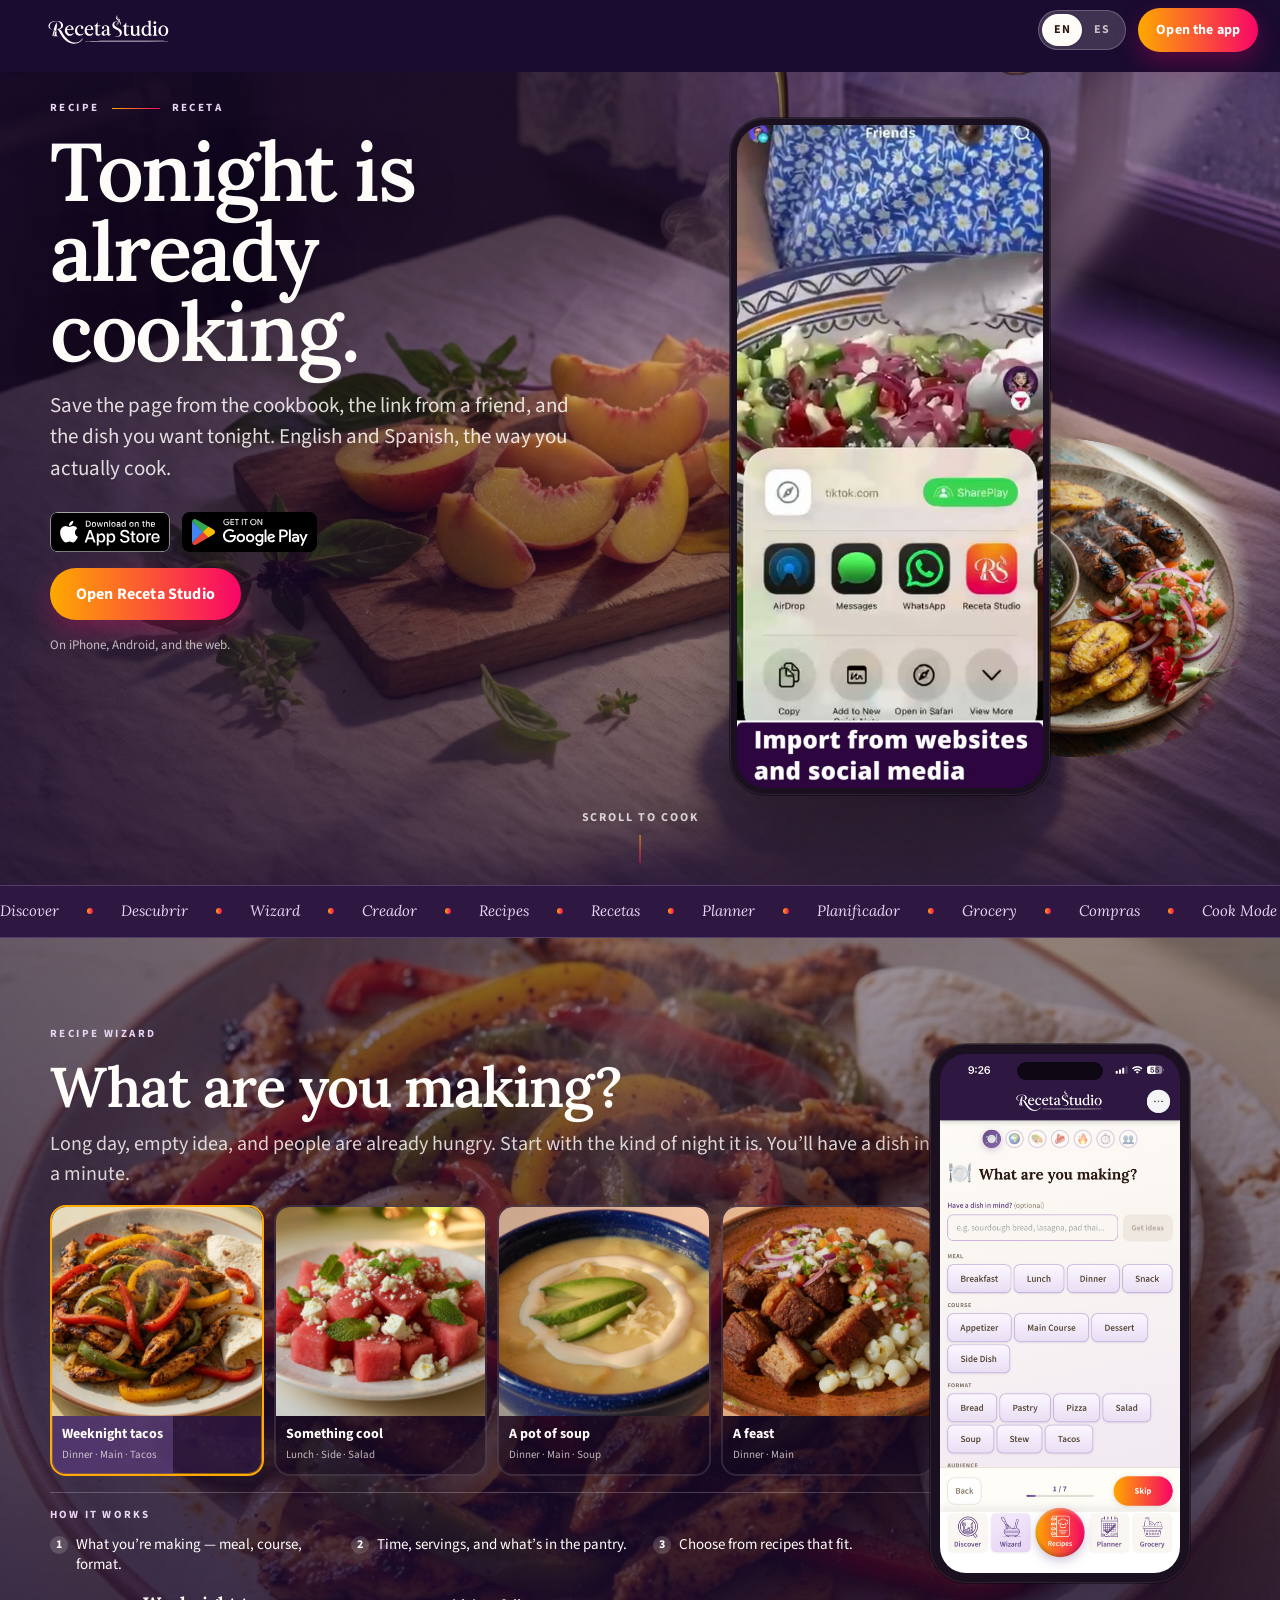
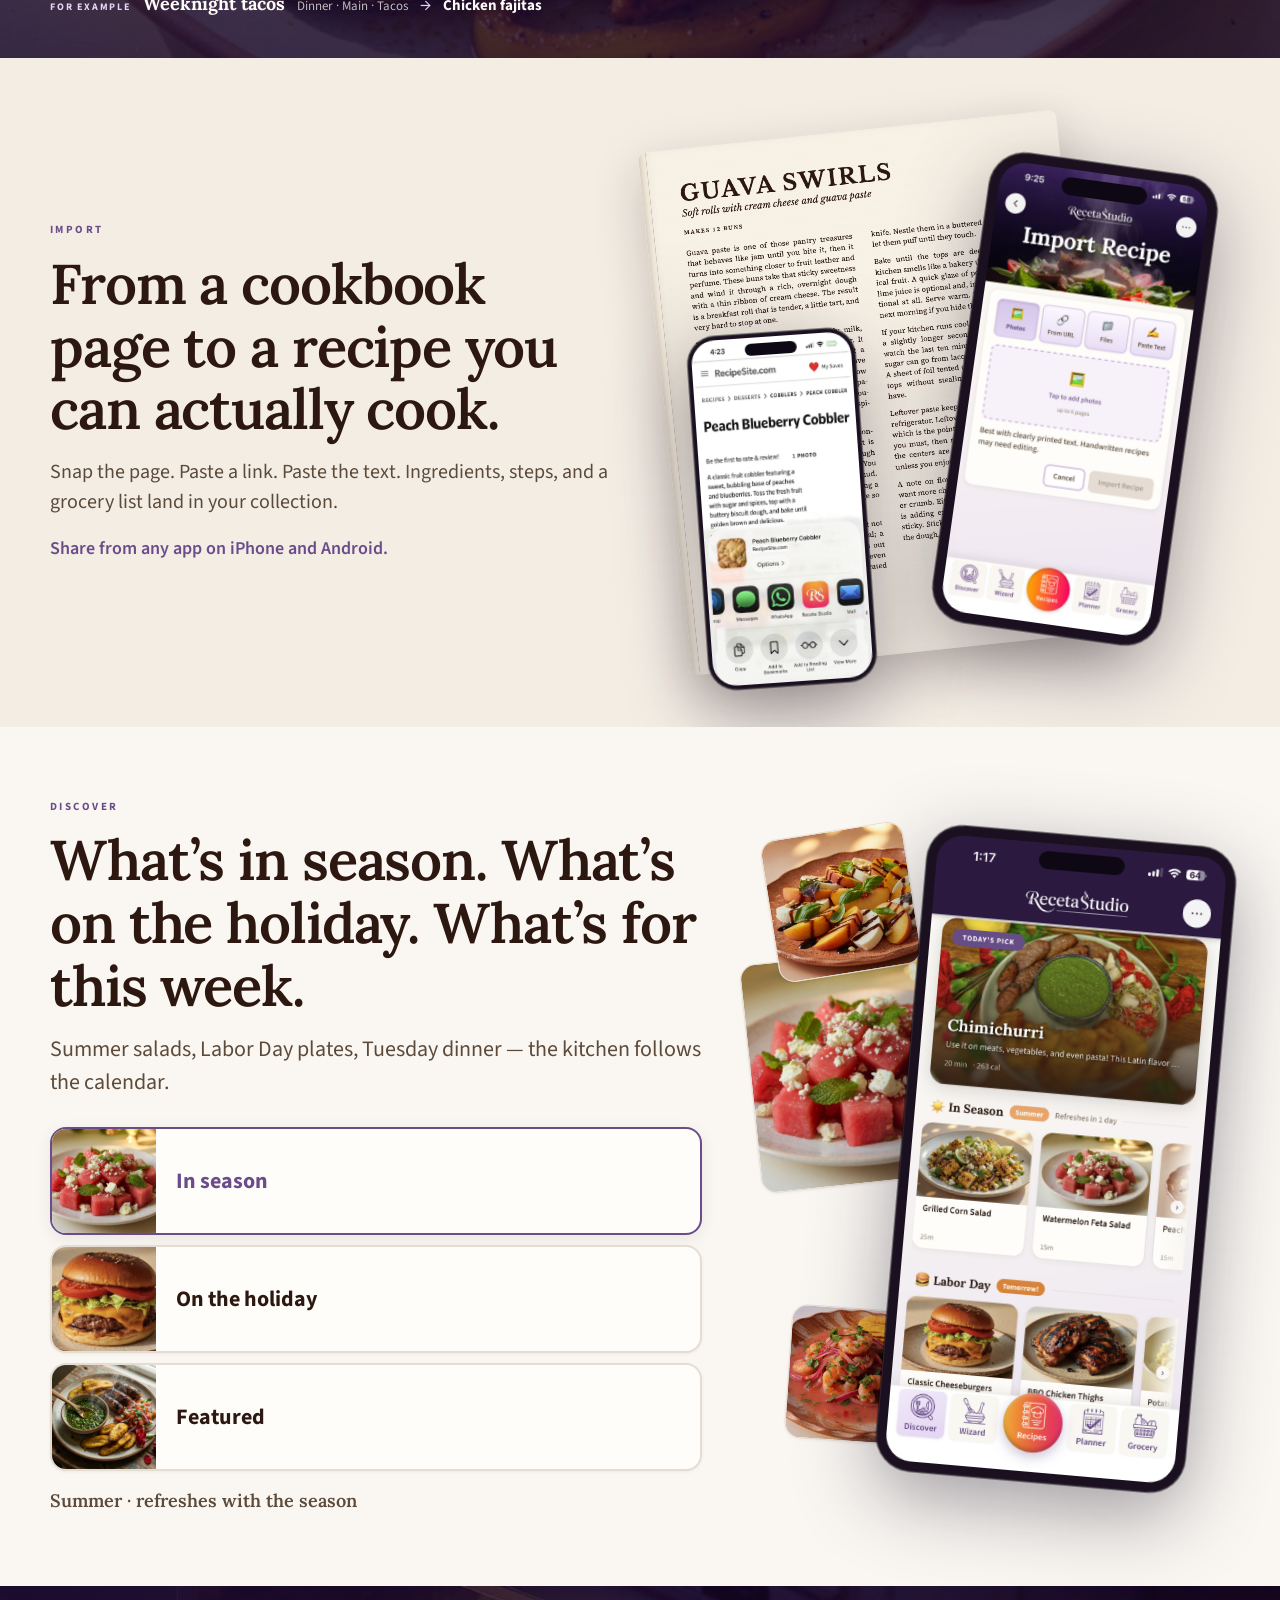
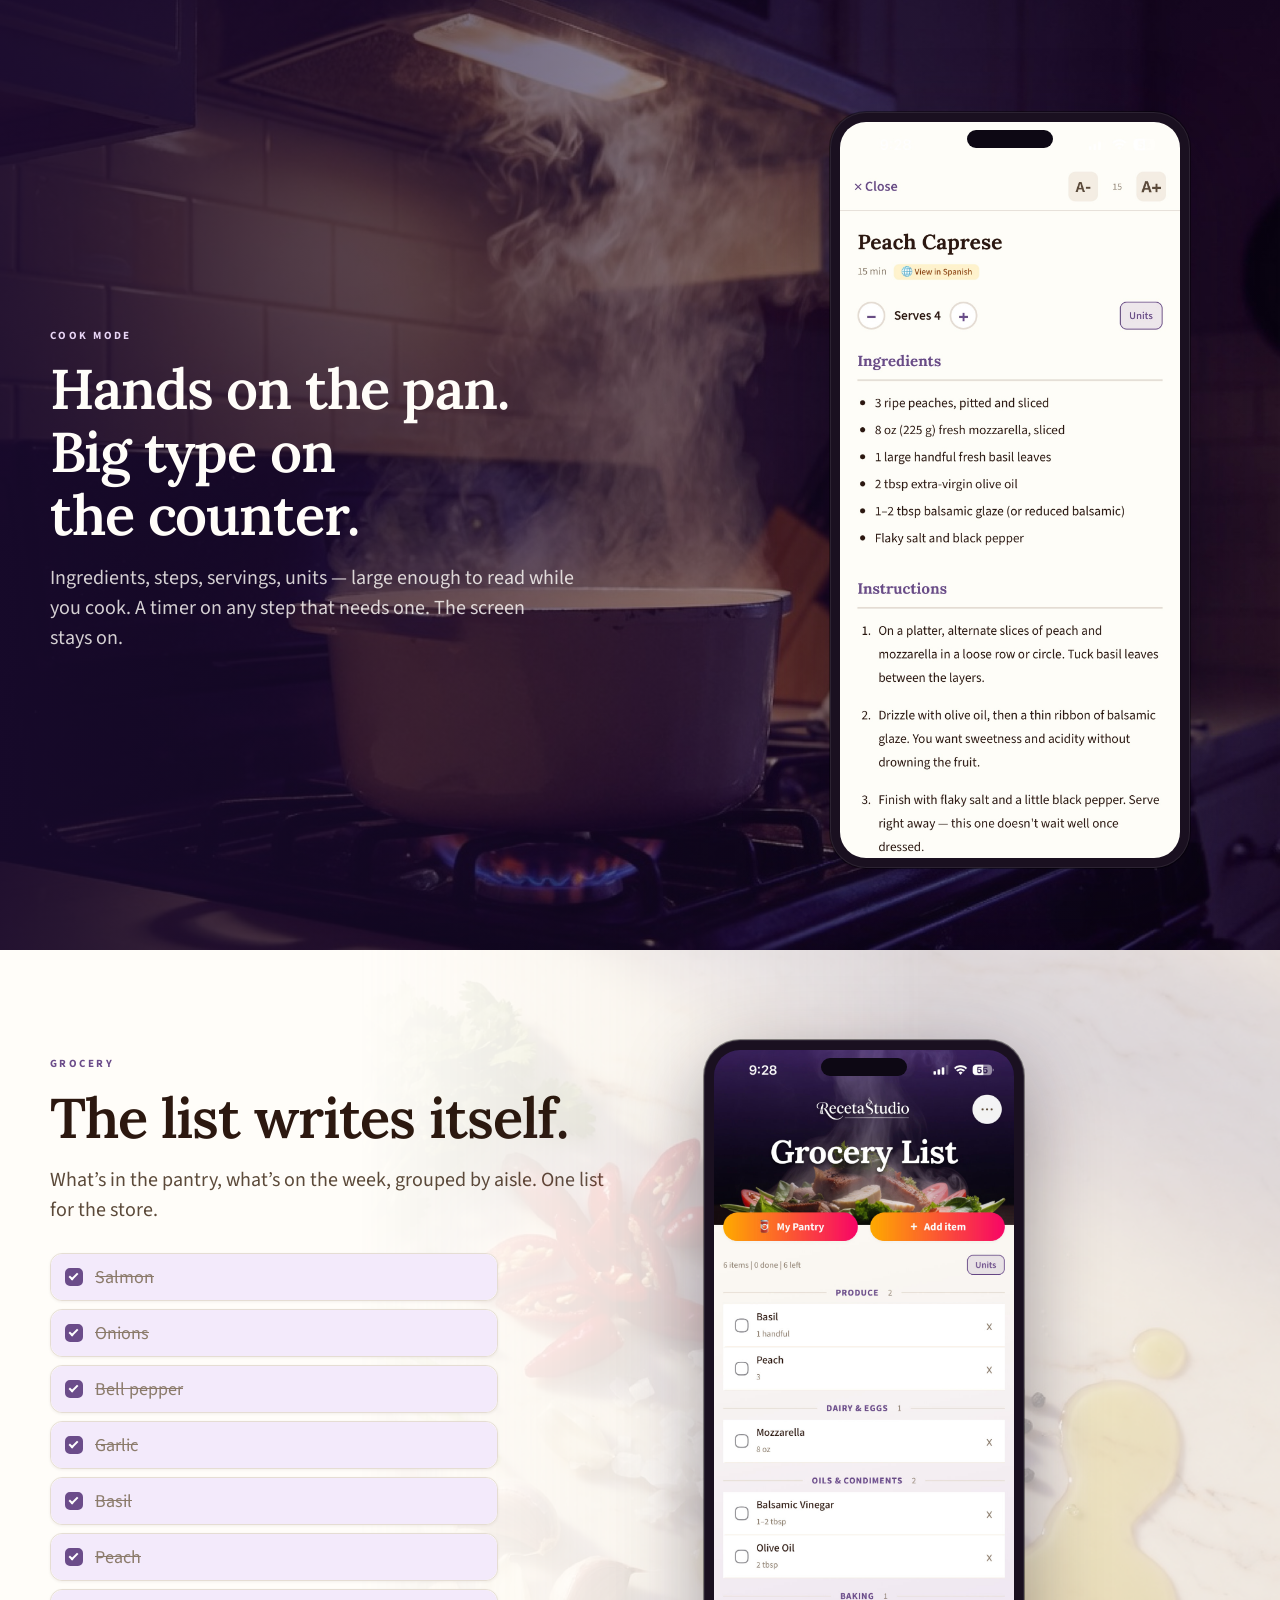
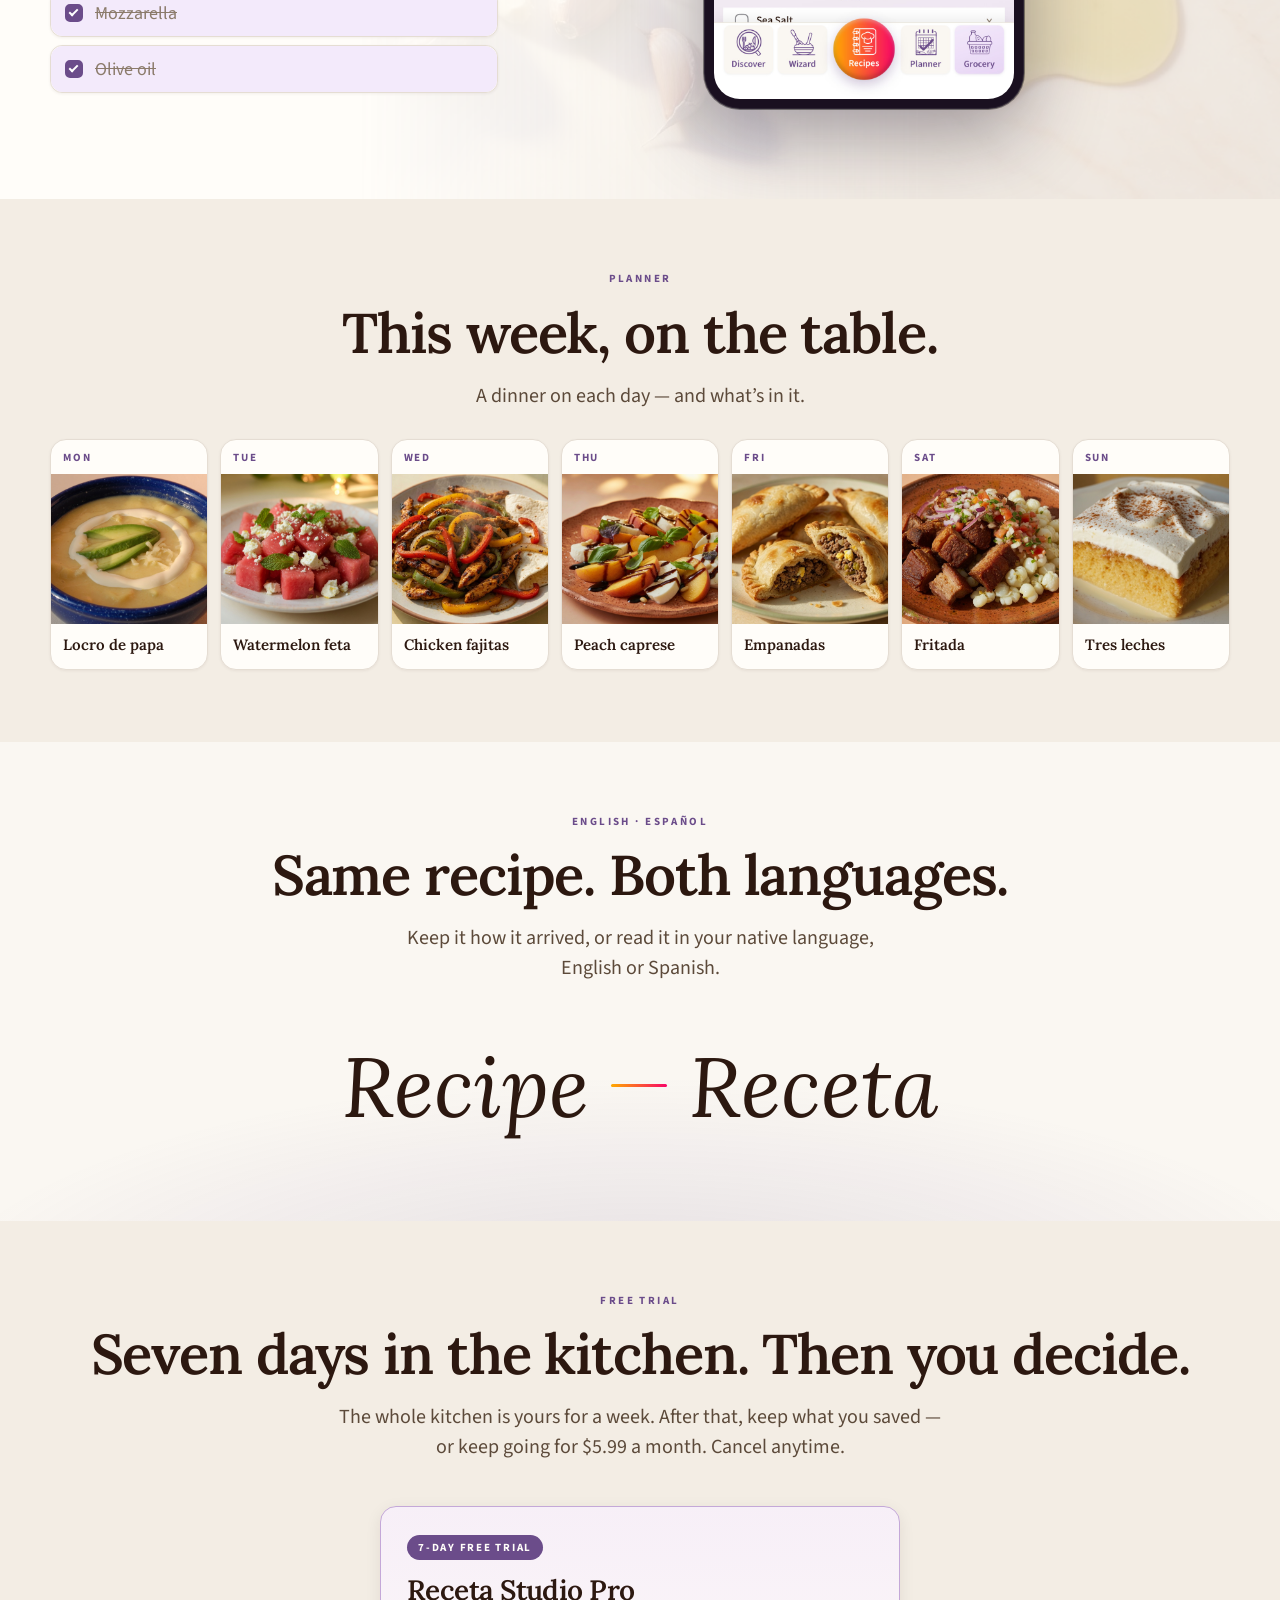
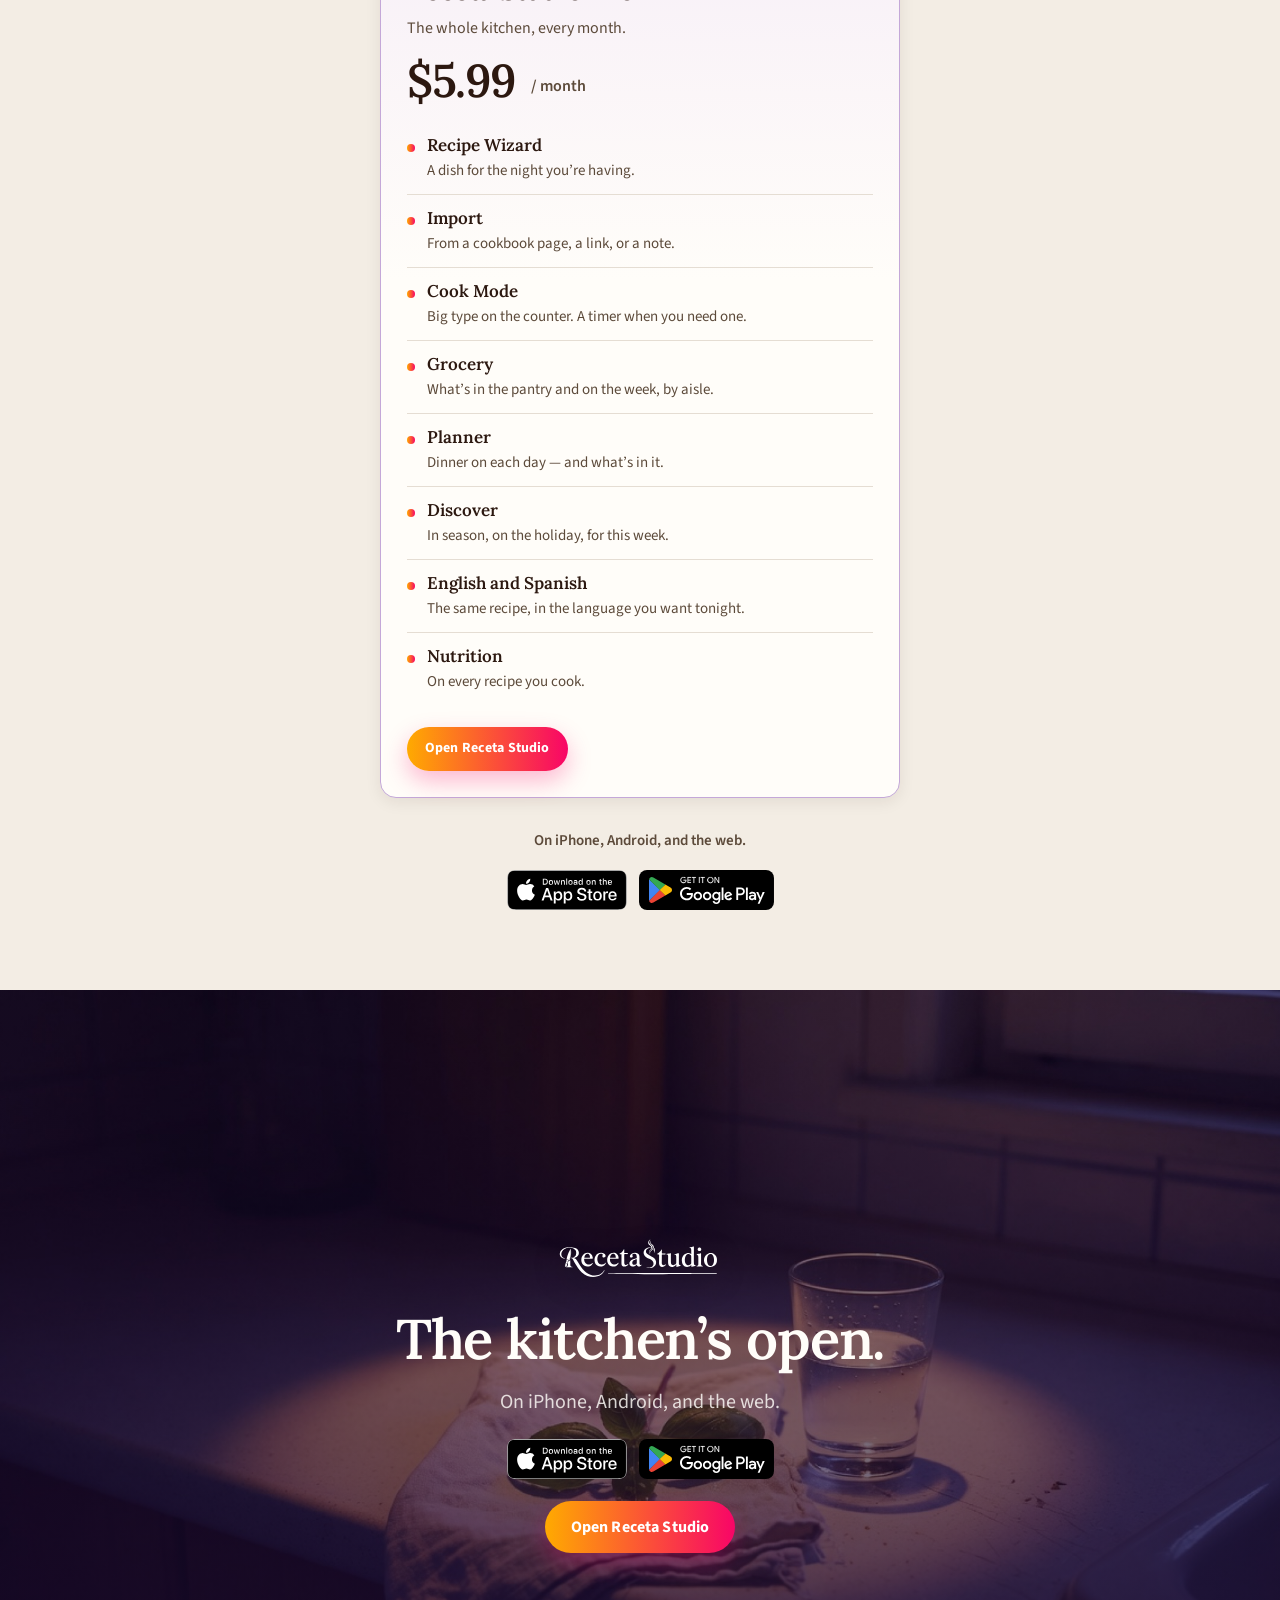
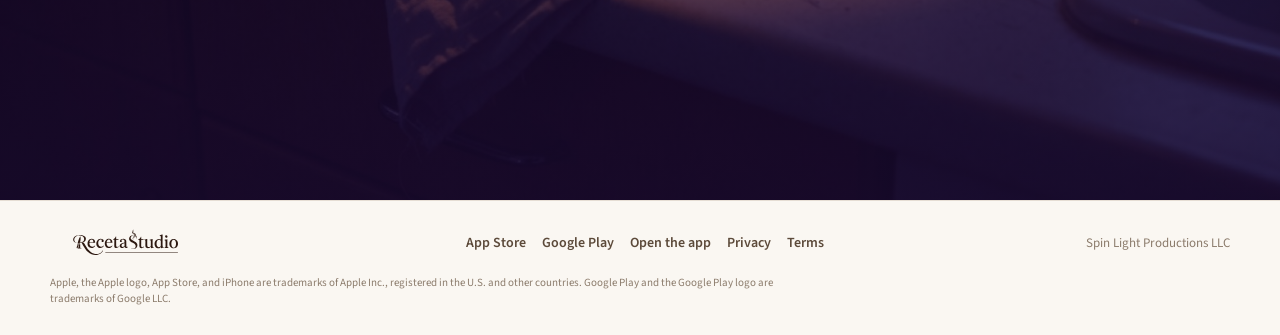
==== commit 609aa9ef: "Tighten the hero so the title sits under the nav instead of in a full-screen gap. The dusk photo no " ====
--- a/index.html
+++ b/index.html
@@ -46,7 +46,7 @@
   <link rel="preconnect" href="https://fonts.googleapis.com" />
   <link rel="preconnect" href="https://fonts.gstatic.com" crossorigin />
   <link href="https://fonts.googleapis.com/css2?family=Lora:ital,wght@0,500;0,600;0,700;1,500;1,600&family=Source+Sans+3:ital,wght@0,400;0,500;0,600;0,700;1,400&display=swap" rel="stylesheet" />
-  <link rel="stylesheet" href="/css/site.css?v=20260906j" />
+  <link rel="stylesheet" href="/css/site.css?v=20260906k" />
 </head>
 <body class="is-loading">
   <div class="loader" id="loader" aria-hidden="true">
--- a/css/site.css
+++ b/css/site.css
@@ -278,7 +278,7 @@
 /* Hero */
 .hero {
   position: relative;
-  min-height: 100svh;
+  min-height: 0;
   color: var(--white);
   overflow: hidden;
   display: grid;
@@ -324,7 +324,7 @@
   z-index: 2;
   width: var(--wrap);
   margin: 0 auto;
-  padding: 28px 0 88px;
+  padding: 24px 0 72px;
   display: grid;
   gap: 36px;
 }
@@ -433,11 +433,10 @@
 }
 
 @media (min-width: 960px) {
-  .hero { align-items: center; }
   .hero-grid {
     grid-template-columns: 1.05fr 0.95fr;
-    align-items: center;
-    padding-bottom: 40px;
+    align-items: start;
+    padding: 28px 0 72px;
   }
   .hero-stage { width: 100%; }
   .device-hero { width: 280px; margin-left: 8%; }
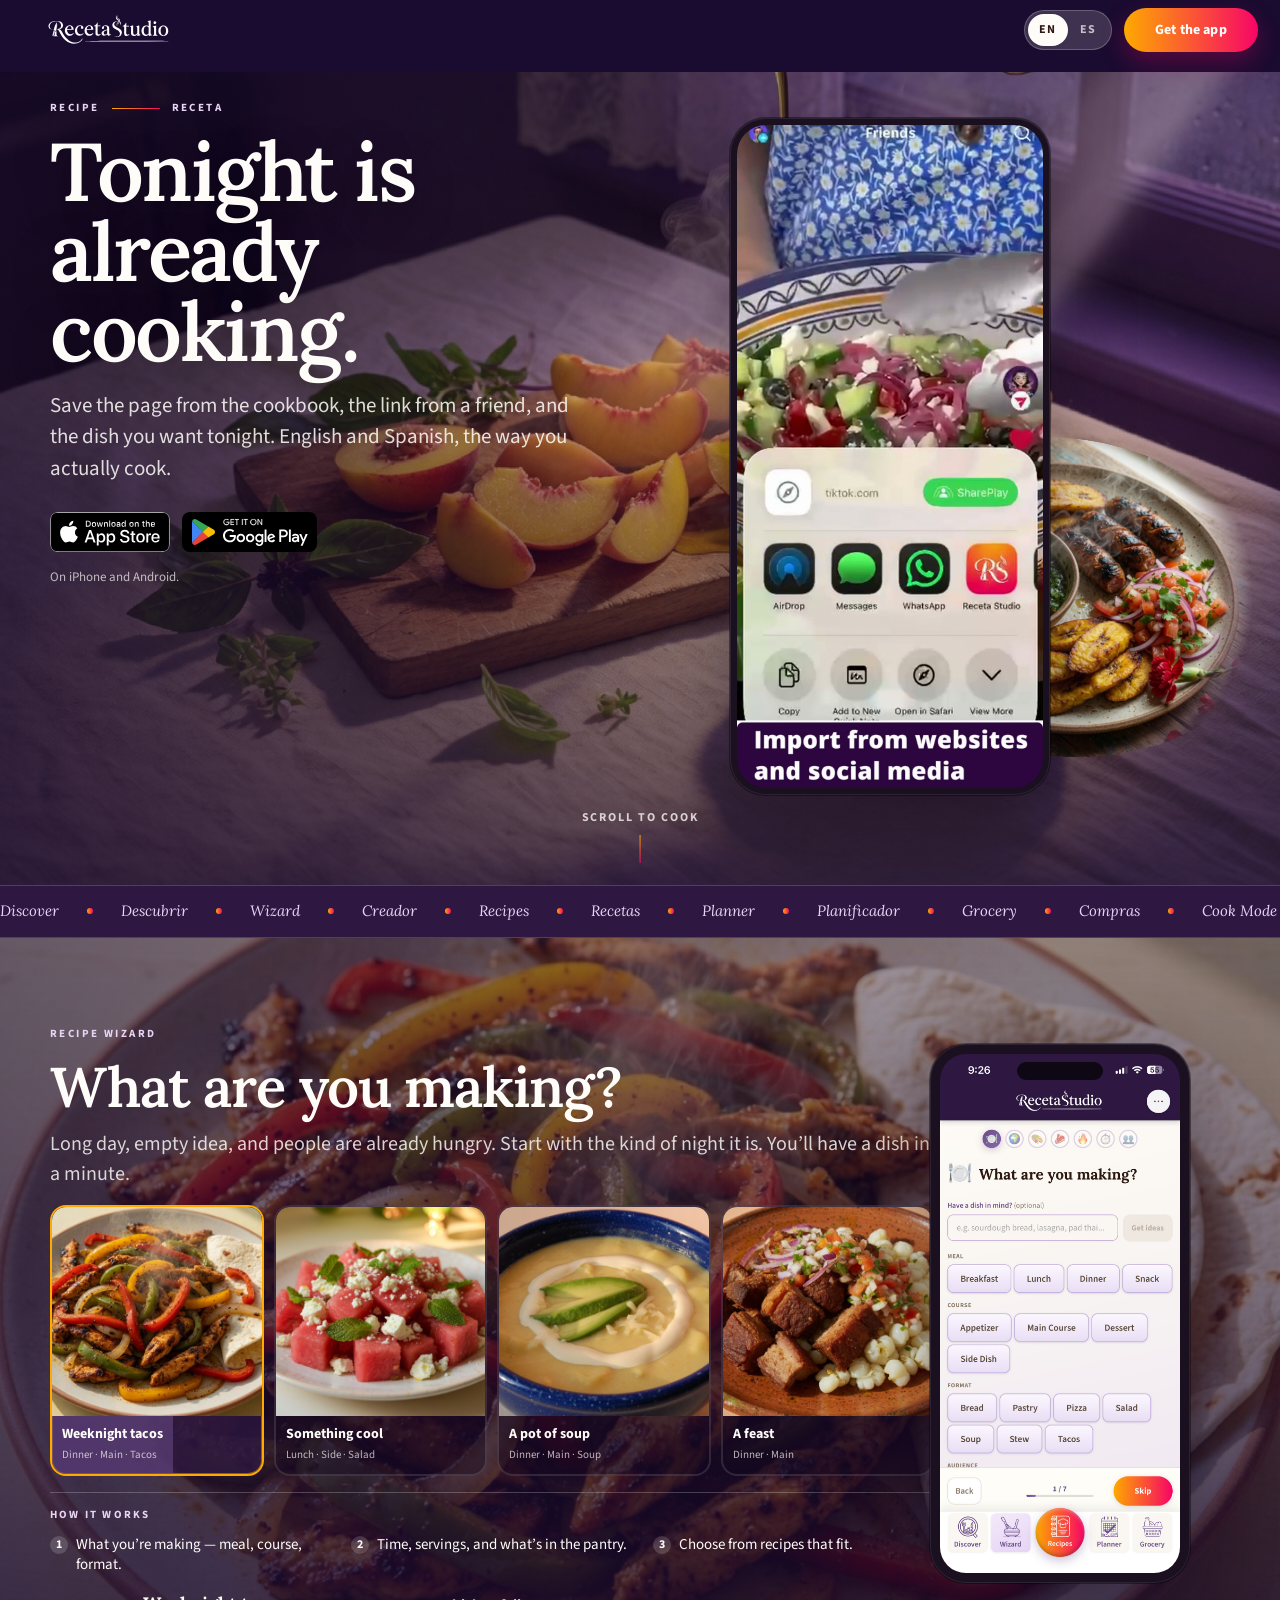
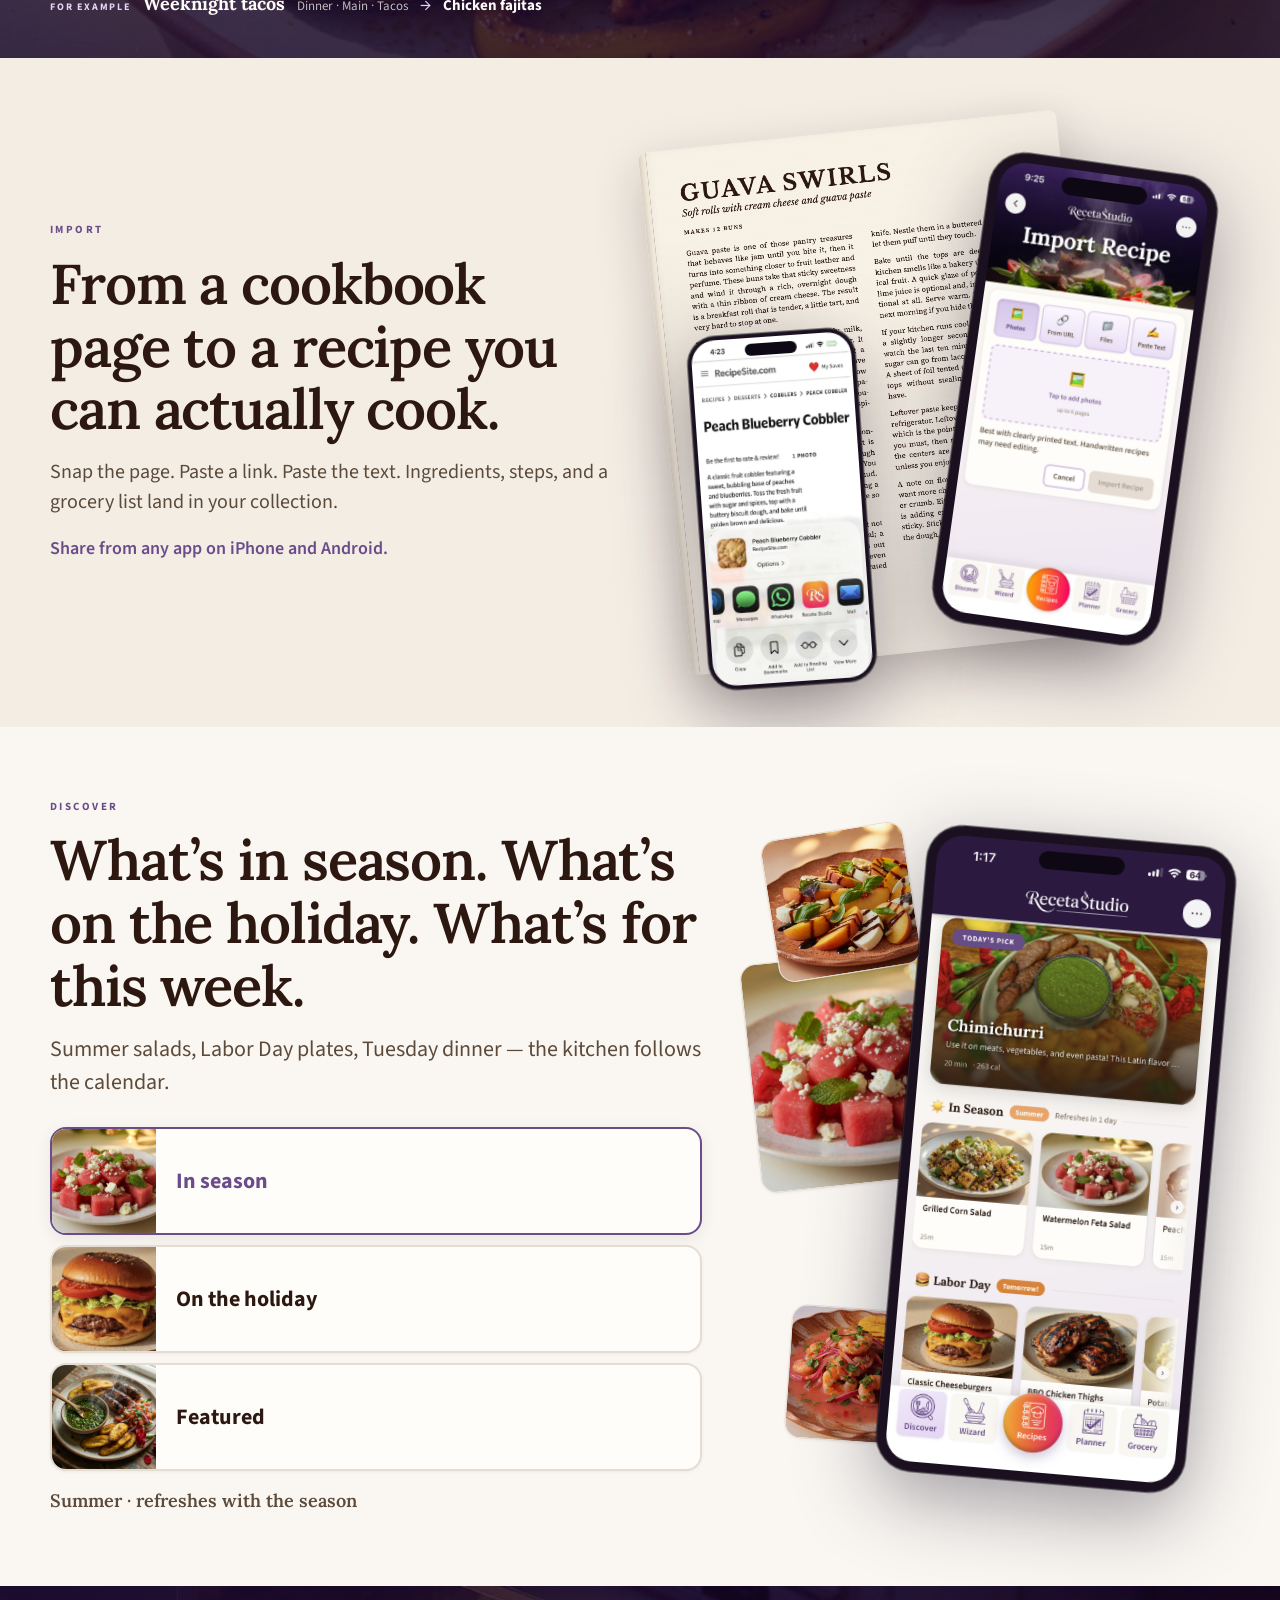
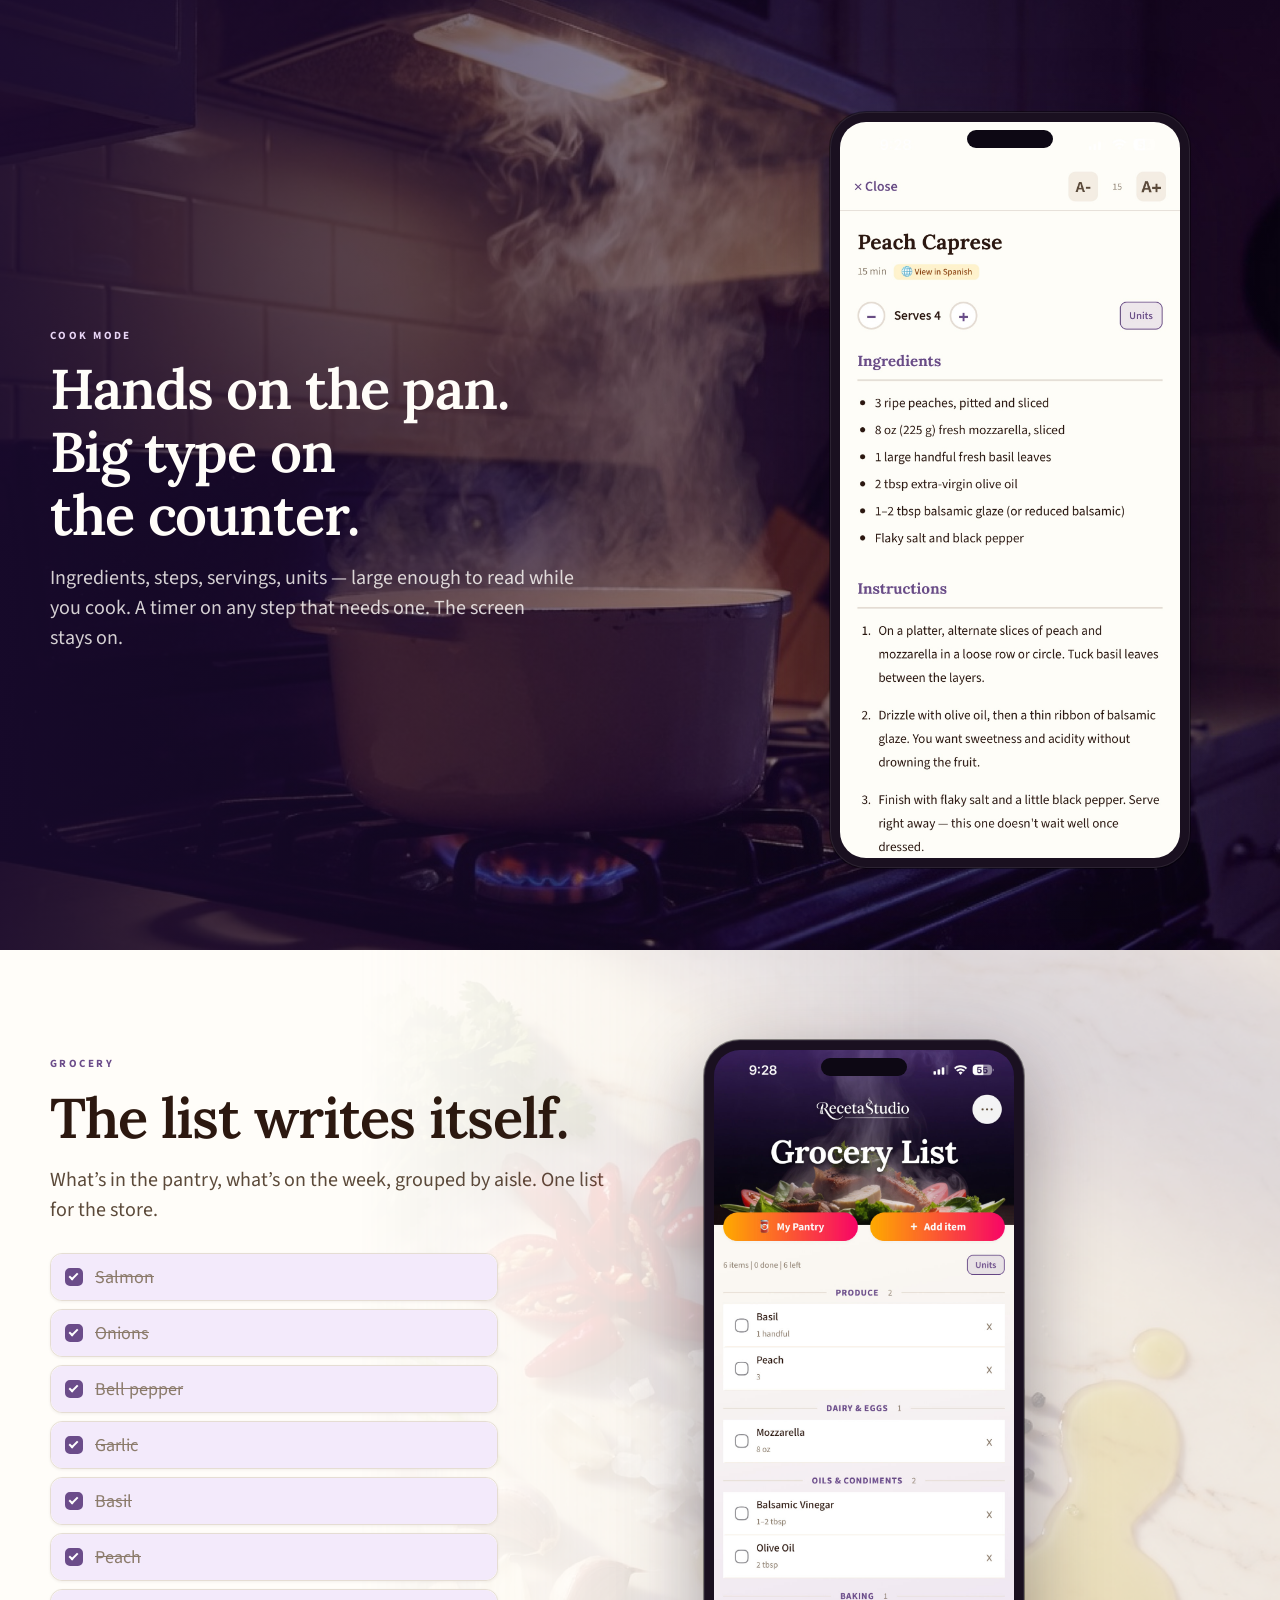
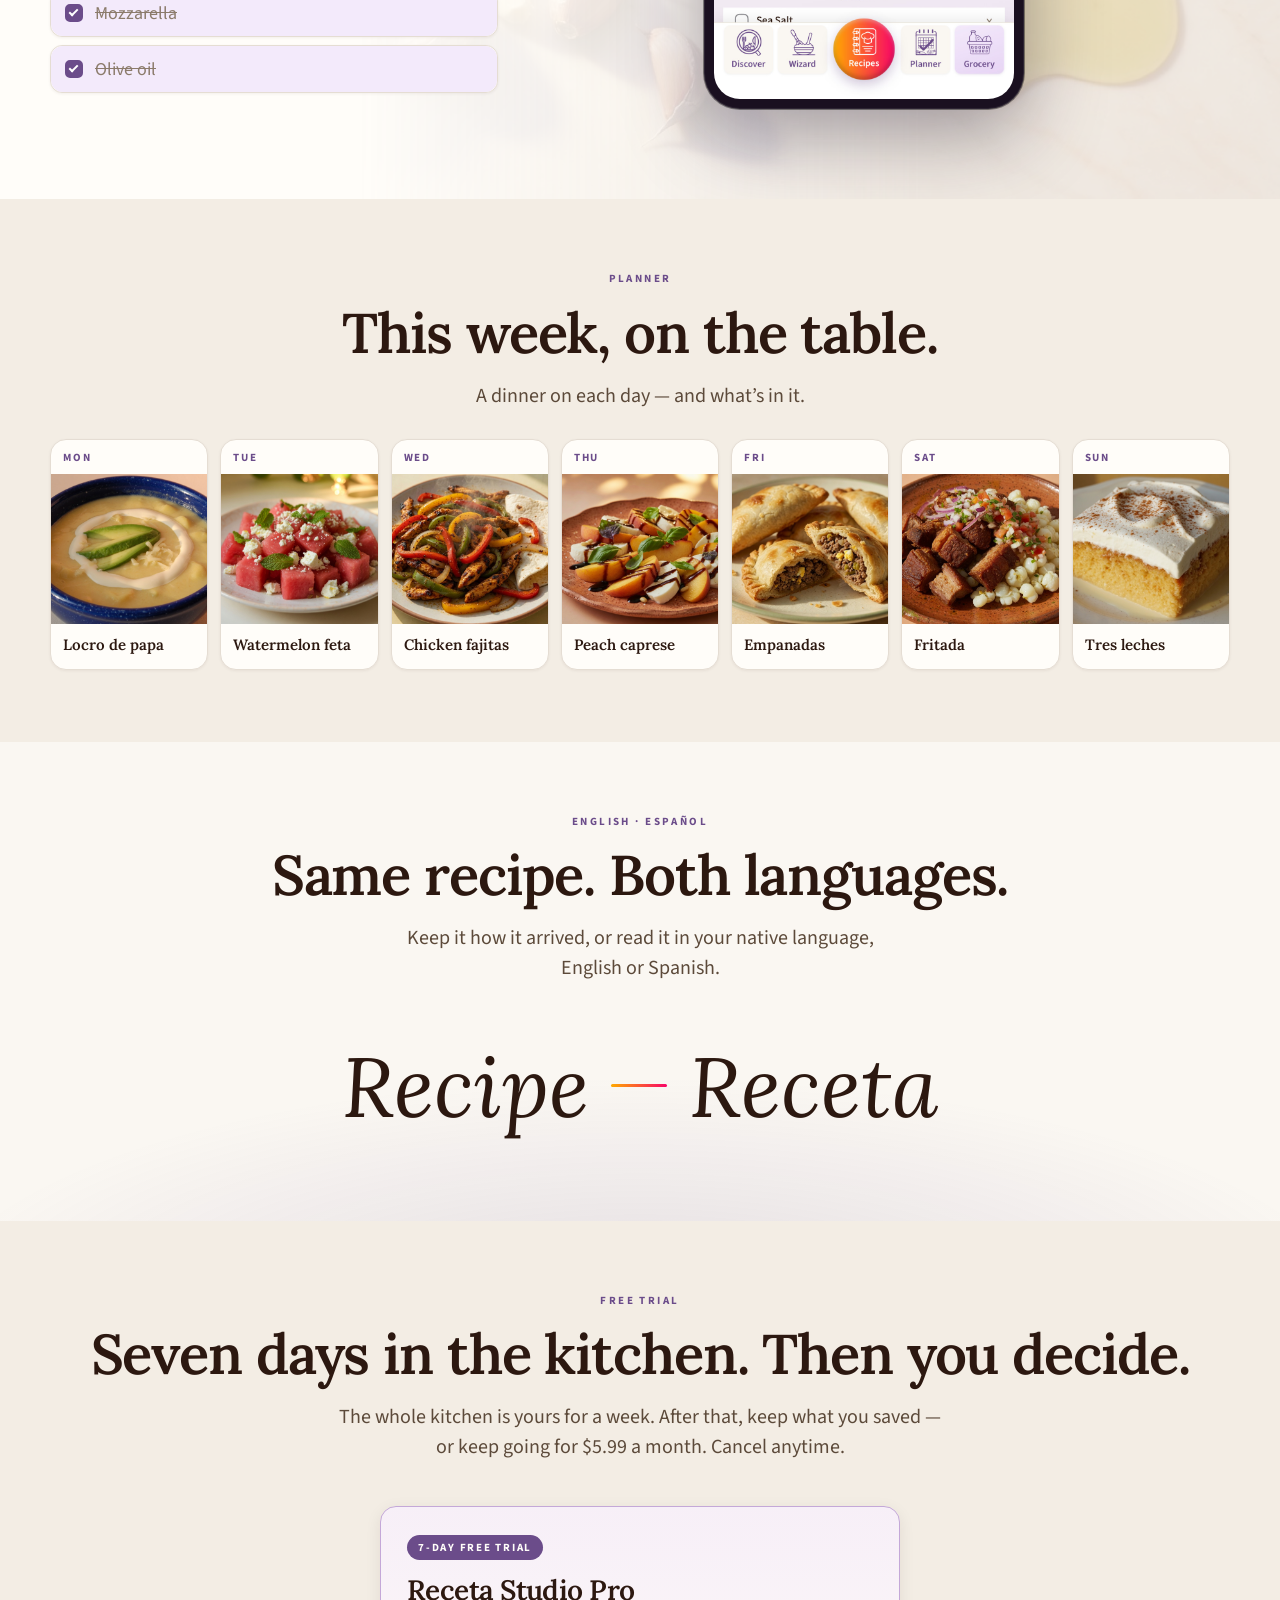
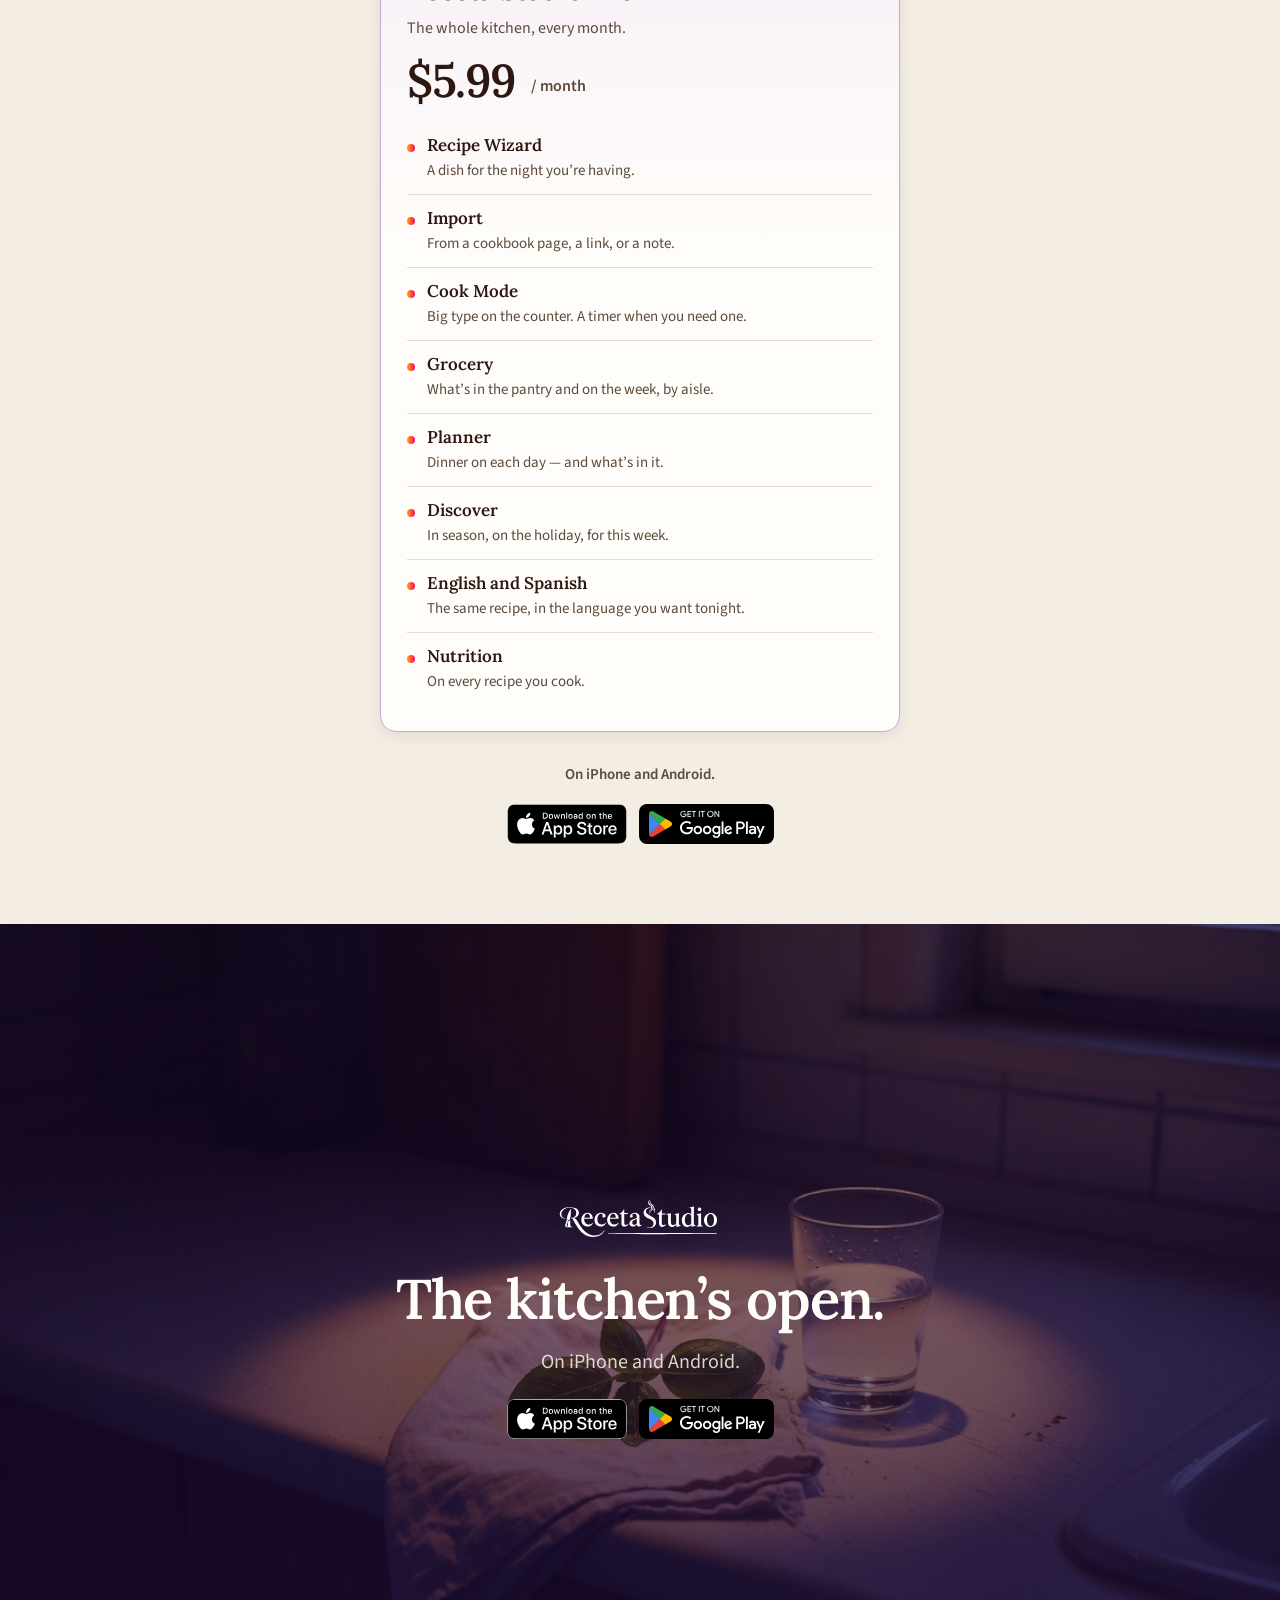
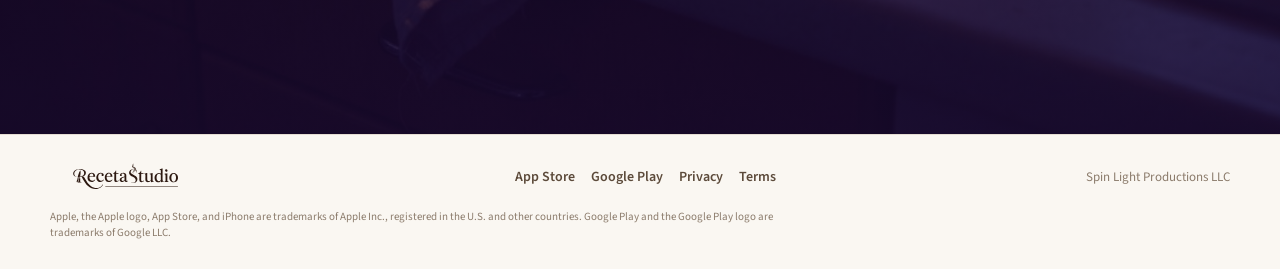
==== commit f2a59f4e: "Stop offering the web app from the public site. The kitchen is the iOS and Android apps. Store badge" ====
--- a/index.html
+++ b/index.html
@@ -5,7 +5,7 @@
   <meta name="viewport" content="width=device-width, initial-scale=1, viewport-fit=cover" />
   <base href="/" />
   <title>Receta Studio — Recipe, meet Receta</title>
-  <meta name="description" content="Save the page from the cookbook, the link from a friend, and the dish you want tonight. Receta Studio is a bilingual kitchen for English and Spanish home cooks — now on the App Store, Google Play, and the web." />
+  <meta name="description" content="Save the page from the cookbook, the link from a friend, and the dish you want tonight. Receta Studio is a bilingual kitchen for English and Spanish home cooks — now on the App Store and Google Play." />
   <meta name="theme-color" content="#1a0b30" />
   <meta name="apple-mobile-web-app-status-bar-style" content="black" />
   <meta name="color-scheme" content="dark" />
@@ -23,7 +23,7 @@
   <meta property="og:locale" content="en_US" />
   <meta property="og:locale:alternate" content="es_419" />
   <meta property="og:title" content="Receta Studio — Recipe, meet Receta" />
-  <meta property="og:description" content="Two languages. One kitchen. Now on the App Store, Google Play, and the web." />
+  <meta property="og:description" content="Two languages. One kitchen. Now on the App Store and Google Play." />
   <meta property="og:image" content="https://recetastudio.com/assets/brand/og-card.jpg" />
   <meta property="og:image:width" content="1200" />
   <meta property="og:image:height" content="630" />
@@ -31,12 +31,12 @@
   <meta property="og:url" content="https://recetastudio.com/" />
   <meta name="twitter:card" content="summary_large_image" />
   <meta name="twitter:title" content="Receta Studio — Recipe, meet Receta" />
-  <meta name="twitter:description" content="Two languages. One kitchen. Now on the App Store, Google Play, and the web." />
+  <meta name="twitter:description" content="Two languages. One kitchen. Now on the App Store and Google Play." />
   <meta name="twitter:image" content="https://recetastudio.com/assets/brand/og-card.jpg" />
   <meta name="twitter:image:alt" content="A plate of chimichurri, plantains, and grilled sausage." />
 
   <script type="application/ld+json" id="schema">
-  {"@context":"https://schema.org","@graph":[{"@type":"Organization","@id":"https://recetastudio.com/#org","name":"Spin Light Productions LLC","url":"https://recetastudio.com/","logo":"https://recetastudio.com/assets/brand/icon.png"},{"@type":"WebSite","@id":"https://recetastudio.com/#website","url":"https://recetastudio.com/","name":"Receta Studio","inLanguage":["en-US","es-419"],"publisher":{"@id":"https://recetastudio.com/#org"}},{"@type":"SoftwareApplication","@id":"https://recetastudio.com/#app","name":"Receta Studio","applicationCategory":"LifestyleApplication","operatingSystem":"iOS, Android, Web","url":"https://recetastudio.com/","image":"https://recetastudio.com/assets/brand/og-card.jpg","description":"Save the page from the cookbook, the link from a friend, and the dish you want tonight. Receta Studio is a bilingual kitchen for English and Spanish home cooks — now on the App Store, Google Play, and the web.","inLanguage":["en-US","es-419"],"offers":{"@type":"Offer","price":"5.99","priceCurrency":"USD"},"author":{"@id":"https://recetastudio.com/#org"},"downloadUrl":["https://apps.apple.com/app/receta-studio/id6775508328","https://play.google.com/store/apps/details?id=com.spinlightproductions.recetastudio","https://app.recetastudio.com"],"sameAs":["https://apps.apple.com/app/receta-studio/id6775508328","https://play.google.com/store/apps/details?id=com.spinlightproductions.recetastudio"]}]}
+  {"@context":"https://schema.org","@graph":[{"@type":"Organization","@id":"https://recetastudio.com/#org","name":"Spin Light Productions LLC","url":"https://recetastudio.com/","logo":"https://recetastudio.com/assets/brand/icon.png"},{"@type":"WebSite","@id":"https://recetastudio.com/#website","url":"https://recetastudio.com/","name":"Receta Studio","inLanguage":["en-US","es-419"],"publisher":{"@id":"https://recetastudio.com/#org"}},{"@type":"SoftwareApplication","@id":"https://recetastudio.com/#app","name":"Receta Studio","applicationCategory":"LifestyleApplication","operatingSystem":"iOS, Android","url":"https://recetastudio.com/","image":"https://recetastudio.com/assets/brand/og-card.jpg","description":"Save the page from the cookbook, the link from a friend, and the dish you want tonight. Receta Studio is a bilingual kitchen for English and Spanish home cooks — now on the App Store and Google Play.","inLanguage":["en-US","es-419"],"offers":{"@type":"Offer","price":"5.99","priceCurrency":"USD"},"author":{"@id":"https://recetastudio.com/#org"},"downloadUrl":["https://apps.apple.com/app/receta-studio/id6775508328","https://play.google.com/store/apps/details?id=com.spinlightproductions.recetastudio"],"sameAs":["https://apps.apple.com/app/receta-studio/id6775508328","https://play.google.com/store/apps/details?id=com.spinlightproductions.recetastudio"]}]}
   </script>
 
   <link rel="icon" type="image/png" sizes="32x32" href="/assets/brand/favicon-32.png" />
@@ -66,11 +66,11 @@
         <span class="lang-btn is-on" data-lang="en" aria-hidden="true">EN</span>
         <span class="lang-btn" data-lang="es" aria-hidden="true">ES</span>
       </button>
-      <a class="btn btn-cta nav-cta" href="https://app.recetastudio.com">
+      <a class="btn btn-cta nav-cta" href="#open">
         <span class="nav-cta-slot">
-          <span class="nav-cta-sizer" data-nav-sizer="en" aria-hidden="true">Open the app</span>
-          <span class="nav-cta-sizer" data-nav-sizer="es" aria-hidden="true">Abrir la app</span>
-          <span class="nav-cta-live" data-i18n="nav.open">Open the app</span>
+          <span class="nav-cta-sizer" data-nav-sizer="en" aria-hidden="true">Get the app</span>
+          <span class="nav-cta-sizer" data-nav-sizer="es" aria-hidden="true">Consigue la app</span>
+          <span class="nav-cta-live" data-i18n="nav.open">Get the app</span>
         </span>
       </a>
     </div>
@@ -105,8 +105,7 @@
                 <img data-store="play" src="./assets/brand/badge-google-play-en.svg" width="135" height="40" alt="Get it on Google Play" draggable="false" />
               </a>
             </div>
-            <a class="btn btn-cta btn-lg" href="https://app.recetastudio.com" data-i18n="hero.cta">Open Receta Studio</a>
-            <p class="hero-note" data-i18n="hero.note">On iPhone, Android, and the web.</p>
+            <p class="hero-note" data-i18n="hero.note">On iPhone and Android.</p>
           </div>
         </div>
 
@@ -505,11 +504,10 @@
                 <span data-i18n="price.feat.nutrition.body">On every recipe you cook.</span>
               </li>
             </ul>
-            <a class="btn btn-cta" href="https://app.recetastudio.com" data-i18n="price.cta">Open Receta Studio</a>
-          </article>
-        </div>
-
-        <p class="pricing-note" data-i18n="price.note">On iPhone, Android, and the web.</p>
+          </article>
+        </div>
+
+        <p class="pricing-note" data-i18n="price.note">On iPhone and Android.</p>
         <div class="store-row store-row-center" data-store-row>
           <a class="store-badge store-badge-apple" href="https://apps.apple.com/app/receta-studio/id6775508328" rel="noopener noreferrer" draggable="false">
             <img data-store="apple" src="./assets/brand/badge-app-store-en.svg" width="120" height="40" alt="Download on the App Store" draggable="false" />
@@ -529,7 +527,7 @@
       <div class="wrap close-inner">
         <img class="close-logo" src="./assets/brand/logo-white.svg" alt="Receta Studio" />
         <h2 class="display display-on-dark" data-i18n="cta.title">The kitchen’s&nbsp;open.</h2>
-        <p class="lede lede-on-dark" data-i18n="cta.body">On iPhone, Android, and the&nbsp;web.</p>
+        <p class="lede lede-on-dark" data-i18n="cta.body">On iPhone and Android.</p>
         <div class="store-row store-row-center" data-store-row>
           <a class="store-badge store-badge-apple" href="https://apps.apple.com/app/receta-studio/id6775508328" rel="noopener noreferrer" draggable="false">
             <img data-store="apple" src="./assets/brand/badge-app-store-en.svg" width="120" height="40" alt="Download on the App Store" draggable="false" />
@@ -538,7 +536,6 @@
             <img data-store="play" src="./assets/brand/badge-google-play-en.svg" width="135" height="40" alt="Get it on Google Play" draggable="false" />
           </a>
         </div>
-        <a class="btn btn-cta btn-lg" href="https://app.recetastudio.com" data-i18n="cta.button">Open Receta Studio</a>
       </div>
     </section>
   </main>
@@ -551,7 +548,6 @@
       <nav class="foot-links">
         <a href="https://apps.apple.com/app/receta-studio/id6775508328" rel="noopener noreferrer" data-i18n="foot.apple">App Store</a>
         <a href="https://play.google.com/store/apps/details?id=com.spinlightproductions.recetastudio" rel="noopener noreferrer" data-i18n="foot.play">Google Play</a>
-        <a href="https://app.recetastudio.com" data-i18n="nav.open">Open the app</a>
         <a href="https://spinlightproductions.com/privacy.html" rel="noopener noreferrer" data-i18n="foot.privacy">Privacy</a>
         <a href="https://spinlightproductions.com/terms.html" rel="noopener noreferrer" data-i18n="foot.terms">Terms</a>
       </nav>
@@ -560,6 +556,6 @@
     </div>
   </footer>
 
-  <script src="/js/site.js?v=20260906i"></script>
+  <script src="/js/site.js?v=20260928a"></script>
 </body>
 </html>
